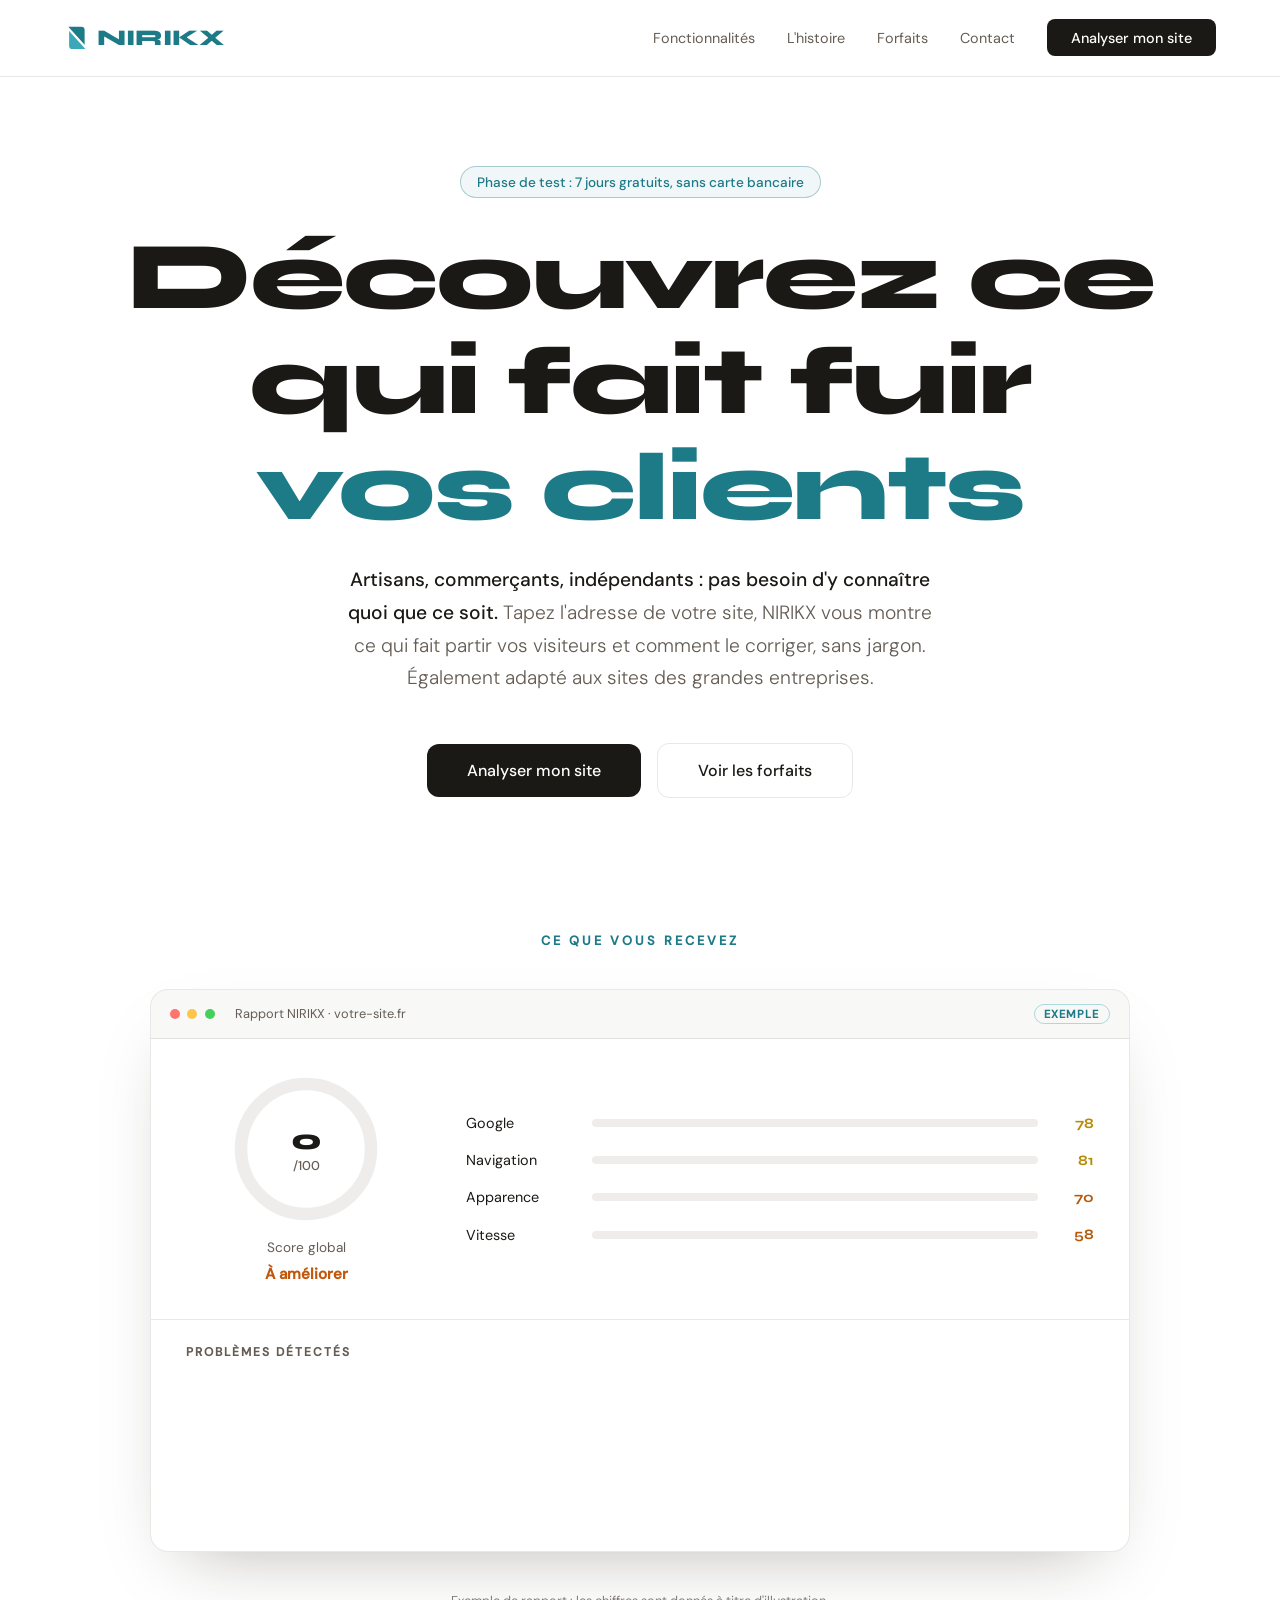
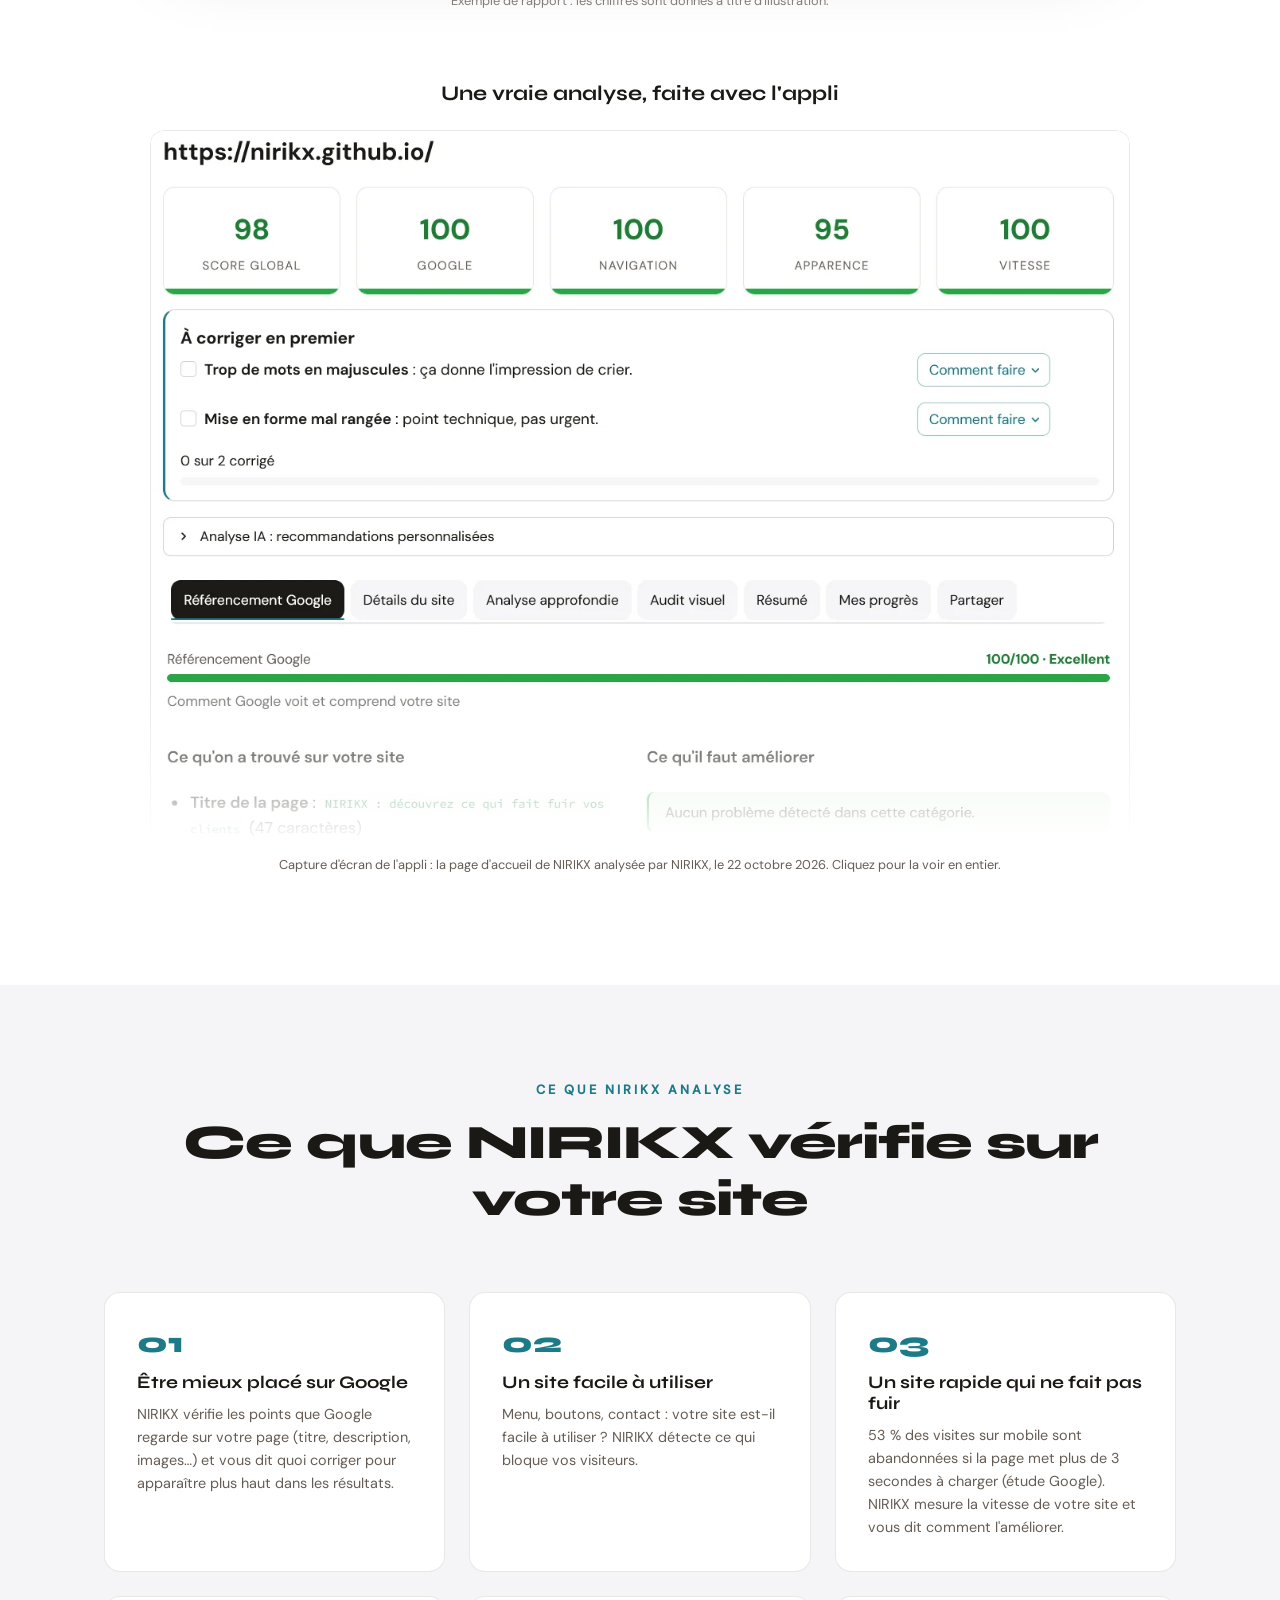
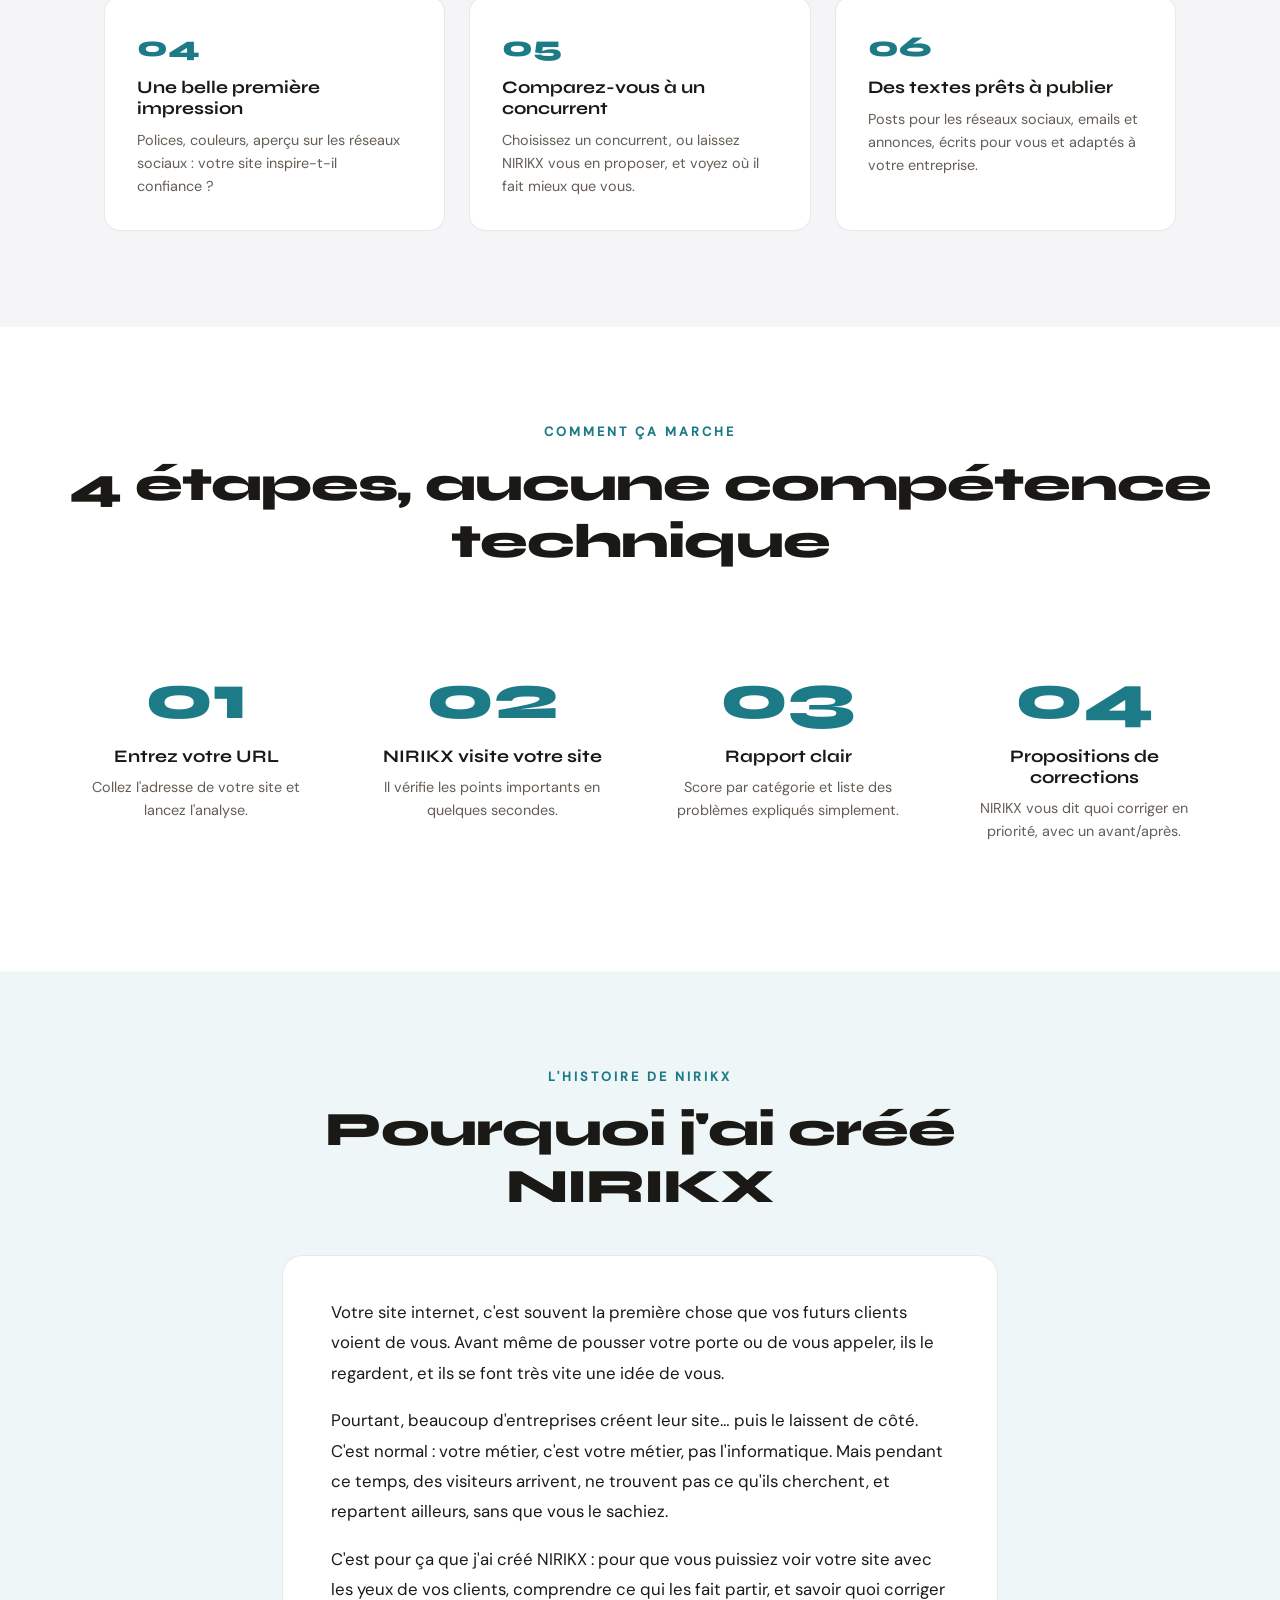
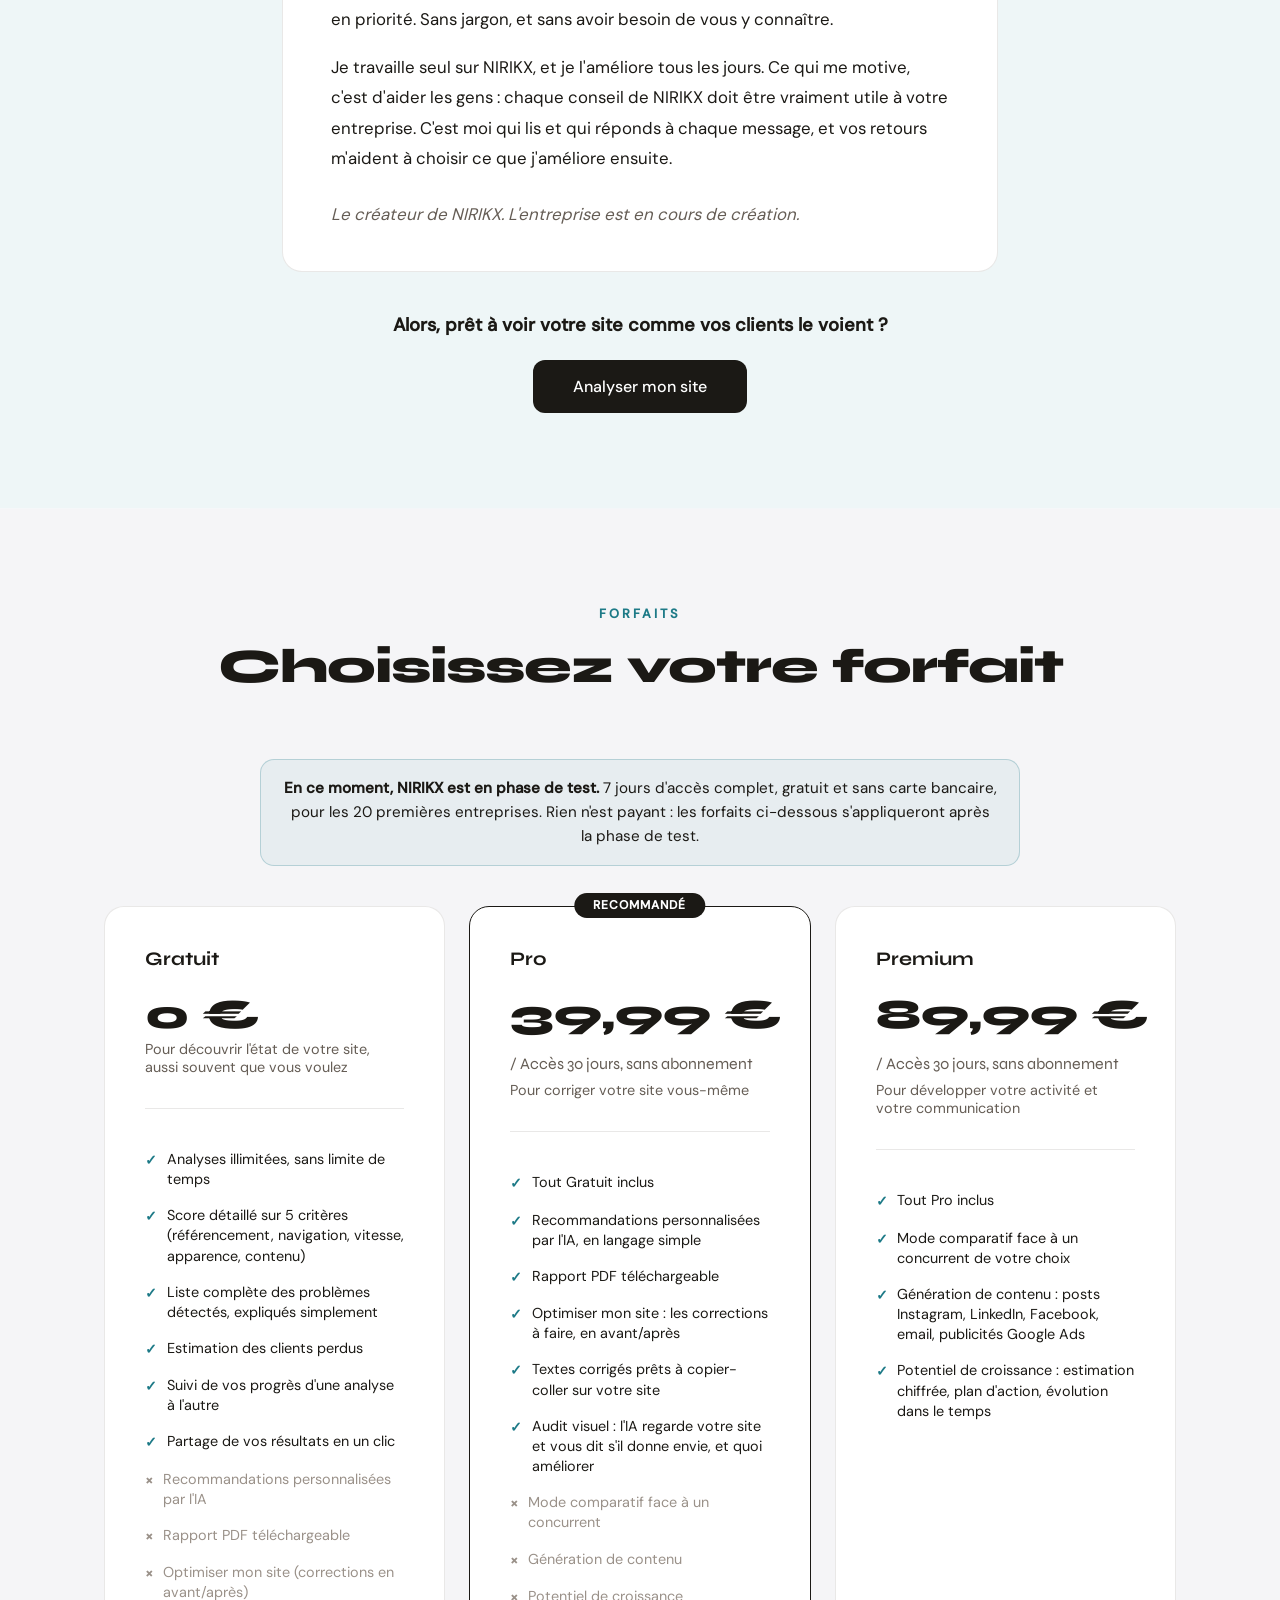
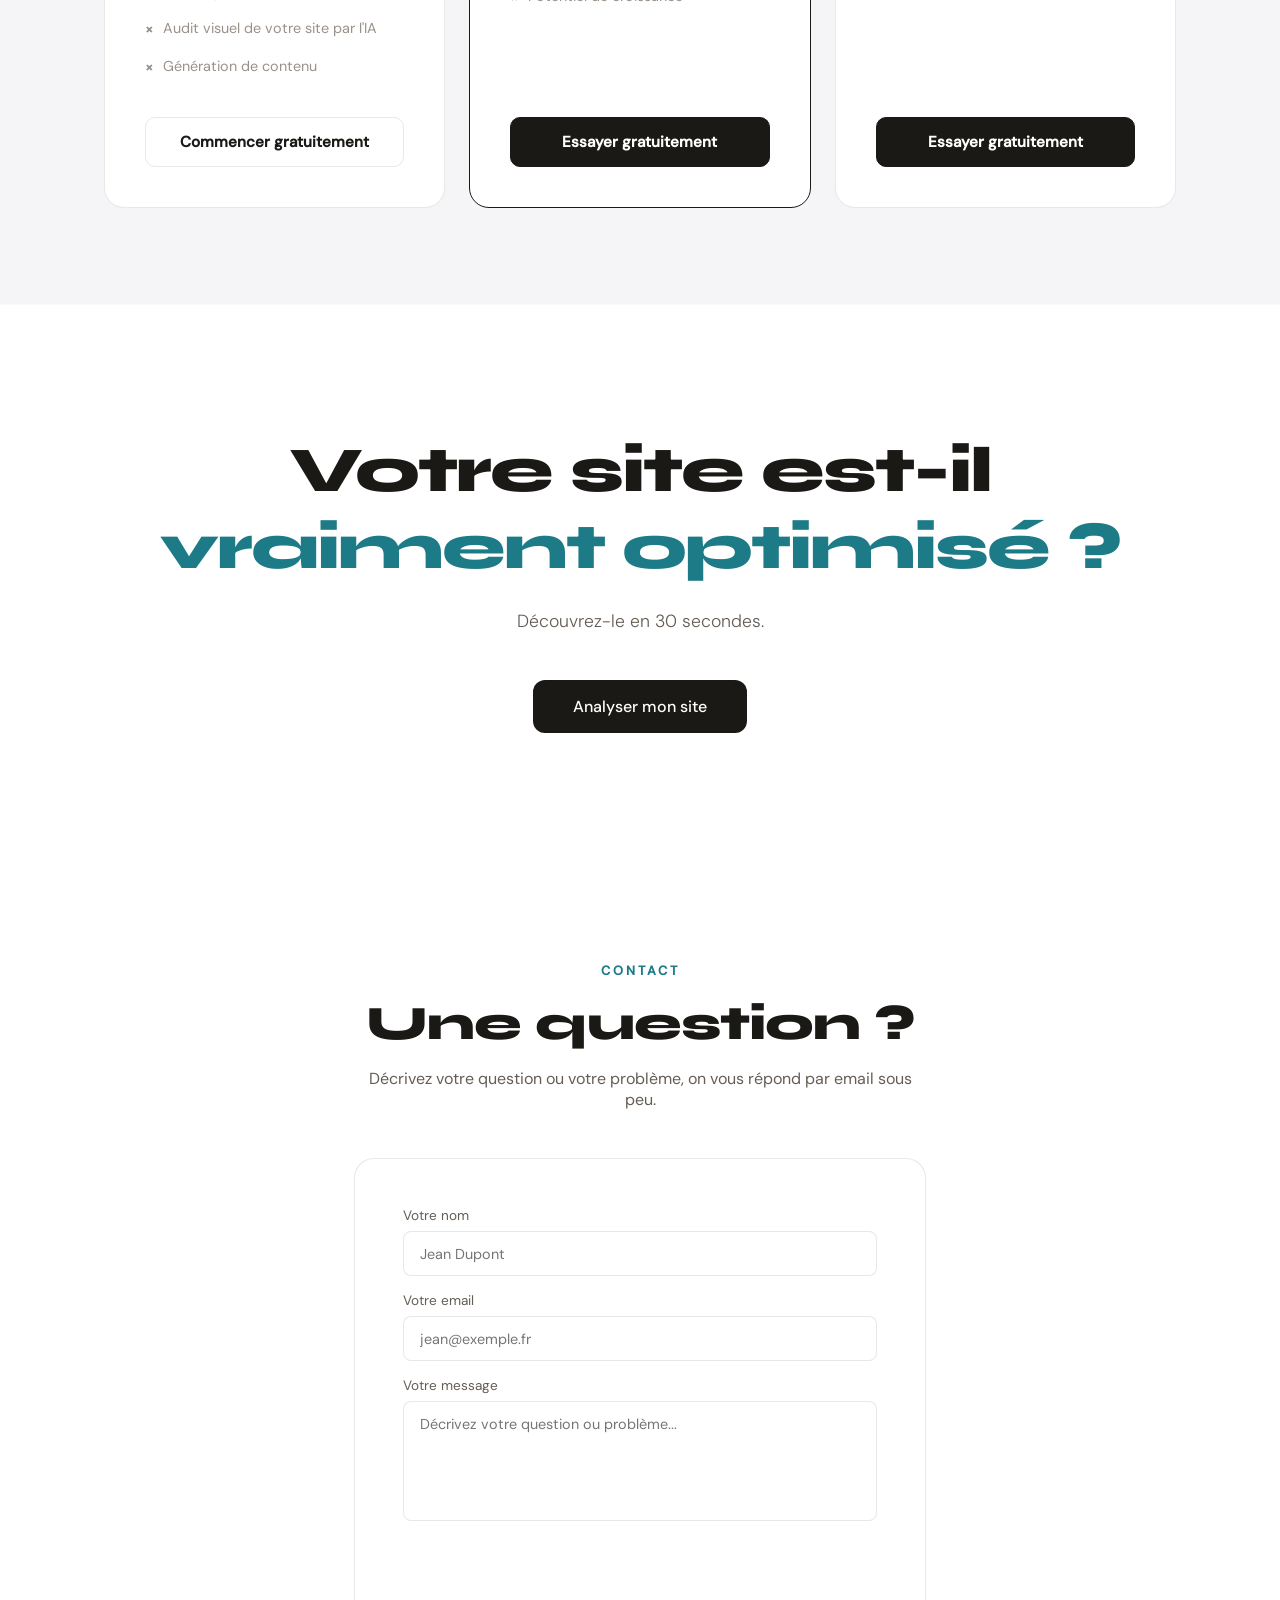
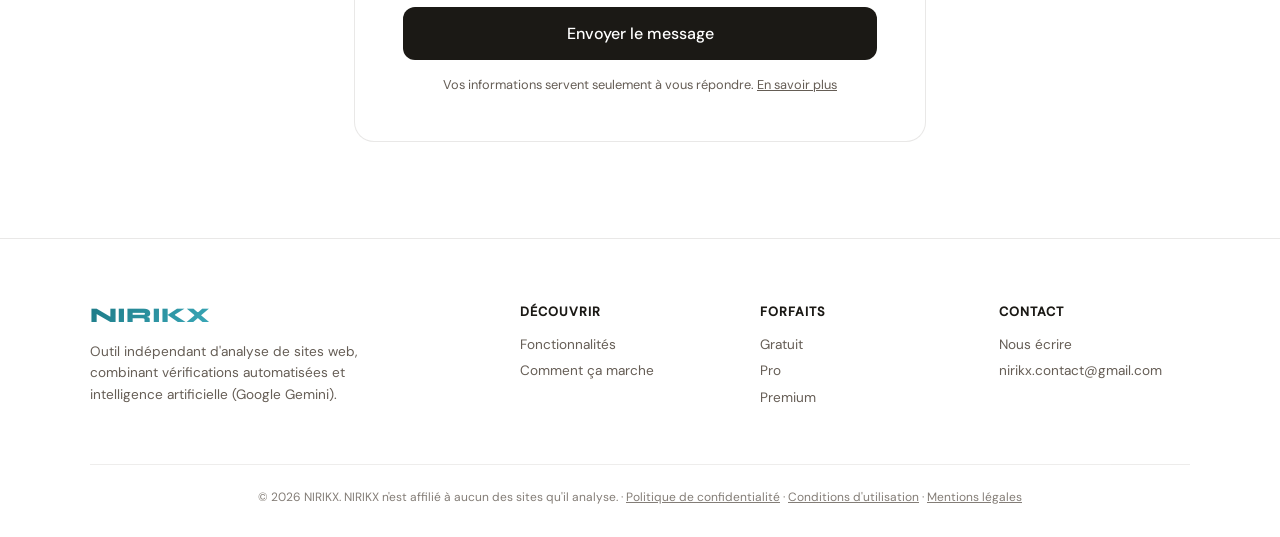
==== index.html @ 688bc842 "Give the story section its own light background It sat between two sections and blended with 'Commen" ====
<!DOCTYPE html>
<html lang="fr">
<head>
<meta charset="UTF-8">
<meta name="viewport" content="width=device-width, initial-scale=1.0">
<title>NIRIKX : découvrez ce qui fait fuir vos clients</title>
<meta name="description" content="NIRIKX analyse votre site et vous dit quoi améliorer pour attirer plus de clients, expliqué simplement.">
<meta property="og:title" content="NIRIKX : découvrez ce qui fait fuir vos clients" />
<meta property="og:description" content="NIRIKX analyse votre site et vous dit quoi améliorer pour attirer plus de clients, expliqué simplement." />
<meta property="og:image" content="https://nirikx.github.io/partage.png" />
<meta property="og:image:width" content="1200" />
<meta property="og:image:height" content="630" />
<meta name="twitter:card" content="summary_large_image" />
<!-- FAVICON : symbole "Bascule" (avant/apres) -->
<link rel="canonical" href="https://nirikx.github.io/">
<link rel="apple-touch-icon" href="apple-touch-icon.png">
<link rel="icon" type="image/svg+xml" href="data:image/svg+xml,%3Csvg%20xmlns='http://www.w3.org/2000/svg'%20viewBox='21.88%2021.88%2056.24%2056.24'%3E%3Cpath%20d='M30%2026%20h30%20a8%208%200%200%201%208%208%20v34%20z'%20fill='%231d7a87'%20transform='translate(0.11%20-2.12)'/%3E%3Cpath%20d='M70%2074%20h-30%20a8%208%200%200%201%20-8%20-8%20v-34%20z'%20fill='%233aa8b8'%20transform='translate(-0.11%202.12)'/%3E%3C/svg%3E">
<style>
  /* Polices hebergees sur le site lui-meme (et non chez Google Fonts). */
  @font-face { font-family:'Syne'; font-style:normal; font-weight:400; font-display:swap; src:url(fonts/syne-latin-400-normal.woff2) format('woff2'); }
  @font-face { font-family:'Syne'; font-style:normal; font-weight:600; font-display:swap; src:url(fonts/syne-latin-600-normal.woff2) format('woff2'); }
  @font-face { font-family:'Syne'; font-style:normal; font-weight:700; font-display:swap; src:url(fonts/syne-latin-700-normal.woff2) format('woff2'); }
  @font-face { font-family:'Syne'; font-style:normal; font-weight:800; font-display:swap; src:url(fonts/syne-latin-800-normal.woff2) format('woff2'); }
  @font-face { font-family:'DM Sans'; font-style:normal; font-weight:300; font-display:swap; src:url(fonts/dm-sans-latin-300-normal.woff2) format('woff2'); }
  @font-face { font-family:'DM Sans'; font-style:normal; font-weight:400; font-display:swap; src:url(fonts/dm-sans-latin-400-normal.woff2) format('woff2'); }
  @font-face { font-family:'DM Sans'; font-style:normal; font-weight:500; font-display:swap; src:url(fonts/dm-sans-latin-500-normal.woff2) format('woff2'); }
  *, *::before, *::after { margin: 0; padding: 0; box-sizing: border-box; }
  :root { --bg:#ffffff; --surface:#ffffff; --border:rgba(40,30,20,0.10); --accent:#1d7a87; --accent2:#3aa8b8; --on-accent:#ffffff; --band:#f5f5f7; --text:#1b1915; --muted:#655d55; }
  html { scroll-behavior: smooth; }
  body { background: var(--bg); color: var(--text); font-family: 'DM Sans', sans-serif; overflow-x: hidden; }

  /* ── INTRO ── */
  #intro-screen { position:fixed; top:0; left:0; width:100%; height:100%; background:#ffffff; display:flex; align-items:center; justify-content:center; z-index:9999; flex-direction:column; gap:1.5rem; }
  #intro-passer { position:absolute; right:1.5rem; bottom:1.5rem; z-index:4; background:transparent; border:1px solid rgba(27,25,21,0.18); border-radius:999px; padding:0.45rem 1.1rem; font-family:'DM Sans', sans-serif; font-size:0.85rem; color:#655d55; cursor:pointer; }
  #intro-passer:hover, #intro-passer:focus-visible { color:#1b1915; border-color:rgba(27,25,21,0.45); }
  .intro-glow { position:absolute; width:400px; height:400px; background:radial-gradient(ellipse,rgba(58,168,184,0.2) 0%,transparent 70%); border-radius:50%; animation:pulse-glow 2s ease-in-out infinite alternate; }
  @keyframes pulse-glow { from{transform:scale(0.9);opacity:0.4} to{transform:scale(1.1);opacity:0.9} }
  @keyframes spin { to{transform:rotate(360deg)} }

  /* ── NAV ── */
  nav { position:fixed; top:0; left:0; right:0; z-index:100; padding:1.2rem 4rem; display:flex; justify-content:space-between; align-items:center; border-bottom:1px solid var(--border); -webkit-backdrop-filter:blur(20px); backdrop-filter:blur(20px); background:rgba(255,255,255,0.85); }
  .nav-logo { font-family:'Syne',sans-serif; font-weight:800; font-size:1.4rem; color:var(--accent); display:flex; align-items:center; gap:0.45rem; }
  .logo-symbole { width:1.15em; height:1.15em; flex-shrink:0; }
  .nav-links { display:flex; gap:2rem; align-items:center; }
  .nav-links a { color:var(--muted); text-decoration:none; font-size:0.9rem; transition:color 0.2s; }
  .nav-links a:hover { color:var(--text); }
  .nav-cta { background:var(--text); color:var(--on-accent) !important; border:none; padding:0.6rem 1.5rem; border-radius:8px; font-weight:500; font-size:0.9rem; cursor:pointer; text-decoration:none; transition:opacity 0.2s,transform 0.2s; }
  .nav-cta:hover { opacity:0.85; transform:translateY(-1px); }
  .nav-menu { display:none; }

  /* ── HERO ── */
  .hero { min-height:100vh; display:flex; flex-direction:column; align-items:center; justify-content:center; text-align:center; padding:8rem 2rem 4rem; position:relative; isolation:isolate; }
  /* PHASE DE TEST (a enlever a la fin du test) */
  .phase-test { display:inline-block; border:1px solid rgba(29,122,135,0.35); background:rgba(29,122,135,0.06); color:var(--accent); border-radius:999px; padding:0.4rem 1rem; font-size:0.85rem; font-weight:500; margin-bottom:1.6rem; animation:fadeUp 0.6s ease both; }
  .phase-test-encart { max-width:760px; margin:0 auto 2.5rem; text-align:center; background:rgba(29,122,135,0.06); border:1px solid rgba(29,122,135,0.25); border-radius:14px; padding:1rem 1.4rem; font-size:0.95rem; line-height:1.6; color:var(--text); }
  .hero-title { font-family:'Syne',sans-serif; font-size:clamp(3rem,8vw,6rem); font-weight:800; line-height:1.1; letter-spacing:-2px; margin-bottom:1.5rem; animation:fadeUp 0.6s 0.1s ease both; }
  .hero-title span { color:var(--accent); }
  .hero-sub strong { font-weight:500; color:var(--text); }
  .hero-sub { font-size:clamp(1rem,2vw,1.2rem); color:var(--muted); max-width:600px; line-height:1.7; margin-bottom:3rem; font-weight:300; animation:fadeUp 0.6s 0.2s ease both; }
  .hero-actions { display:flex; gap:1rem; align-items:center; flex-wrap:wrap; justify-content:center; animation:fadeUp 0.6s 0.3s ease both; }
  .btn-primary { background:var(--text); color:var(--on-accent); border:none; padding:1rem 2.5rem; border-radius:12px; font-family:'DM Sans',sans-serif; font-weight:500; font-size:1rem; cursor:pointer; text-decoration:none; transition:all 0.2s; display:inline-block; }
  .btn-primary:hover { transform:translateY(-2px); filter:brightness(1.08); }
  .hero-actions .btn-primary, .cta-section .btn-primary, .nav-cta { position:relative; overflow:hidden; }
  .btn-secondary { background:transparent; color:var(--text); border:1px solid var(--border); padding:1rem 2.5rem; border-radius:12px; font-family:'DM Sans',sans-serif; font-weight:500; font-size:1rem; cursor:pointer; text-decoration:none; transition:all 0.2s; display:inline-block; }
  .btn-secondary:hover { border-color:var(--accent); color:var(--accent); }

  /* ── RAPPORT 3D ── */
  .showcase { padding:2rem 2rem 7rem; position:relative; }
  .showcase-label { text-align:center; color:var(--accent); font-size:0.8rem; font-weight:600; letter-spacing:3px; text-transform:uppercase; margin-bottom:2.5rem; }
  .showcase-stage { perspective:1400px; max-width:980px; margin:0 auto; }
  .report-3d { position:relative; transform-origin:50% 30%; will-change:transform,opacity; background:#ffffff; border:1px solid var(--border); border-radius:18px; box-shadow:0 30px 70px -35px rgba(40,30,20,0.35); overflow:hidden; text-align:left; }
  /* "armed" = animation prete a jouer (pose par le script) : sans script, le rapport reste simplement visible. */
  .report-3d.armed { opacity:0; transform:translateY(90px) rotateX(38deg) rotateY(-16deg) scale(0.85); }
  .report-3d.armed.play { animation:report-enter 1.4s cubic-bezier(.2,.85,.25,1) forwards; }
  @keyframes report-enter { 0%{opacity:0;transform:translateY(90px) rotateX(38deg) rotateY(-16deg) scale(0.85)} 50%{opacity:1} 100%{opacity:1;transform:translateY(0) rotateX(0) rotateY(0) scale(1)} }
  .report-3d.resetting, .report-3d.resetting * { transition:none !important; animation:none !important; }
  .report-bar { display:flex; align-items:center; gap:0.45rem; padding:0.85rem 1.2rem; border-bottom:1px solid var(--border); background:rgba(40,30,20,0.03); }
  .report-dot { width:10px; height:10px; border-radius:50%; opacity:0.85; }
  .report-dot:nth-child(1) { background:#ff5f57; } .report-dot:nth-child(2) { background:#febc2e; } .report-dot:nth-child(3) { background:#28c840; }
  .report-url { margin-left:0.8rem; color:var(--muted); font-size:0.8rem; white-space:nowrap; overflow:hidden; text-overflow:ellipsis; }
  .report-tag { margin-left:auto; font-size:0.7rem; font-weight:600; letter-spacing:1px; text-transform:uppercase; color:var(--accent); border:1px solid rgba(58,168,184,0.4); border-radius:999px; padding:0.15rem 0.6rem; flex-shrink:0; }
  .report-body { display:grid; grid-template-columns:240px 1fr; gap:2.5rem; padding:2.2rem; align-items:center; }
  .report-main { display:flex; flex-direction:column; align-items:center; gap:0.5rem; }
  .report-ring { position:relative; width:150px; height:150px; margin-bottom:0.4rem; }
  .report-ring svg { width:100%; height:100%; transform:rotate(-90deg); }
  .ring-bg { fill:none; stroke:rgba(40,30,20,0.08); stroke-width:10; }
  .ring-fg { fill:none; stroke:#fd7e14; stroke-width:10; stroke-linecap:round; stroke-dasharray:326.73; stroke-dashoffset:326.73; transition:stroke-dashoffset 1.6s cubic-bezier(.22,1,.36,1); }
  .report-3d.filled .ring-fg, .report-3d:not(.armed) .ring-fg { stroke-dashoffset:91.48; }
  .ring-value { position:absolute; inset:0; display:flex; flex-direction:column; align-items:center; justify-content:center; font-family:'Syne',sans-serif; font-weight:800; font-size:1.8rem; line-height:1; color:var(--text); }
  .ring-value small { font-family:'DM Sans',sans-serif; font-size:0.8rem; color:var(--muted); font-weight:500; margin-top:0.3rem; }
  .report-main-label { color:var(--muted); font-size:0.85rem; }
  .report-main-status { color:#c2570c; font-weight:700; font-size:0.95rem; }
  .report-metrics { display:grid; gap:1.2rem; }
  .metric { display:grid; grid-template-columns:110px 1fr 40px; align-items:center; gap:1rem; font-size:0.9rem; }
  .metric span { color:var(--text); }
  .metric i { display:block; height:8px; border-radius:999px; background:rgba(40,30,20,0.08); overflow:hidden; }
  .metric em { display:block; height:100%; border-radius:999px; background:var(--c); transform:scaleX(0); transform-origin:left; transition:transform 1.4s cubic-bezier(.22,1,.36,1); }
  .report-3d.filled .metric em, .report-3d:not(.armed) .metric em { transform:scaleX(var(--v)); }
  .metric:nth-child(2) em { transition-delay:0.12s; } .metric:nth-child(3) em { transition-delay:0.24s; } .metric:nth-child(4) em { transition-delay:0.36s; }
  .metric b { text-align:right; font-family:'Syne',sans-serif; font-weight:700; color:color-mix(in srgb, var(--c) 72%, black); }
  .report-issues { border-top:1px solid var(--border); padding:1.5rem 2.2rem 2rem; }
  .report-issues-title { font-size:0.75rem; font-weight:600; letter-spacing:2px; text-transform:uppercase; color:var(--muted); margin-bottom:0.9rem; }
  .issue { display:flex; align-items:center; gap:0.8rem; padding:0.7rem 0.9rem; border-radius:10px; background:rgba(40,30,20,0.03); border:1px solid var(--border); font-size:0.9rem; margin-bottom:0.5rem; opacity:0; transform:translateY(8px); transition:opacity 0.5s ease, transform 0.5s ease; }
  .issue.show, .report-3d:not(.armed) .issue { opacity:1; transform:none; }
  .issue-dot { width:8px; height:8px; border-radius:50%; flex-shrink:0; }
  .issue-cat { margin-left:auto; color:var(--muted); font-size:0.75rem; opacity:0; transition:opacity 0.4s ease; }
  .issue.typed .issue-cat, .report-3d:not(.armed) .issue-cat { opacity:1; }
  .showcase-caption { text-align:center; color:var(--muted); font-size:0.8rem; margin-top:2.5rem; opacity:0.8; }
  /* Vraie capture de l'appli, sous l'exemple anime. Le bas s'efface : la page continue dans l'appli. */
  .vraie-analyse { max-width:980px; margin:4.5rem auto 0; text-align:center; }
  .vraie-analyse-titre { font-family:'Syne',sans-serif; font-weight:700; font-size:1.3rem; margin-bottom:1.5rem; }
  .vraie-analyse img { display:block; width:100%; height:auto; border:1px solid var(--border); border-radius:14px; -webkit-mask-image:linear-gradient(to bottom,#000 78%,transparent); mask-image:linear-gradient(to bottom,#000 78%,transparent); }
  .vraie-analyse figcaption { color:var(--muted); font-size:0.8rem; margin-top:0.8rem; }
  /* Capture en grand : fenetre par-dessus la page, fermee par la croix, un appui a cote ou Echap. */
  .zoom-analyse { padding:0; border:none; background:transparent; position:fixed; inset:0; margin:auto; width:fit-content; height:fit-content; max-width:96vw; max-height:92vh; overflow:auto; border-radius:10px; }
  .zoom-analyse::backdrop { background:rgba(20,18,15,0.85); }
  .zoom-analyse img { display:block; width:min(96vw, 1229px); height:auto; }
  .zoom-fermer { position:fixed; top:14px; right:14px; width:44px; height:44px; border-radius:50%; border:none; background:#ffffff; color:var(--text); display:flex; align-items:center; justify-content:center; cursor:pointer; box-shadow:0 2px 10px rgba(0,0,0,0.35); }
  .zoom-fermer svg { width:18px; height:18px; }


  /* ── SECTIONS ── */
  .section { padding:6rem 4rem; max-width:1200px; margin:0 auto; }
  .section-label { text-align:center; color:var(--accent); font-size:0.8rem; font-weight:600; letter-spacing:3px; text-transform:uppercase; margin-bottom:1rem; }
  .section-title { font-family:'Syne',sans-serif; font-size:clamp(2rem,4vw,3rem); font-weight:800; text-align:center; letter-spacing:-1px; margin-bottom:4rem; }
  .features-grid { display:grid; grid-template-columns:repeat(auto-fit,minmax(300px,1fr)); gap:1.5rem; }
  #features, #pricing { background:var(--band); box-shadow:0 0 0 100vmax var(--band); clip-path:inset(0 -100vmax); }
  .feature-card { background:var(--surface); border:1px solid var(--border); border-radius:16px; padding:2rem; }
  .feature-num { font-family:'Syne',sans-serif; font-size:1.8rem; font-weight:800; color:var(--accent); margin-bottom:0.8rem; }
  .feature-title { font-family:'Syne',sans-serif; font-size:1.1rem; font-weight:700; margin-bottom:0.6rem; }
  .feature-desc { color:var(--muted); font-size:0.9rem; line-height:1.6; }

  /* ── HOW — texte forcé visible ── */
  .how { padding:6rem 4rem; background:var(--surface); }
  .how-inner { max-width:1200px; margin:0 auto; }
  .steps { display:grid; grid-template-columns:repeat(auto-fit,minmax(220px,1fr)); gap:2rem; margin-top:4rem; }
  .step { text-align:center; padding:2rem 1rem; }
  .step-number { font-family:'Syne',sans-serif; font-size:4rem; font-weight:800; color:var(--accent); line-height:1; margin-bottom:1rem; }
  .step-title { font-family:'Syne',sans-serif; font-size:1.1rem; font-weight:700; margin-bottom:0.6rem; color:var(--text); }
  .step-desc { color:var(--muted); font-size:0.9rem; line-height:1.6; }

  /* ── PRICING ── */
  .pricing { padding:6rem 4rem; max-width:1200px; margin:0 auto; }
  .pricing-grid { display:grid; grid-template-columns:repeat(auto-fit,minmax(280px,1fr)); gap:1.5rem; margin-top:1rem; }
  .pricing-card { background:var(--surface); border:1px solid var(--border); border-radius:20px; padding:2.5rem; position:relative; display:flex; flex-direction:column; }
  .pricing-card.popular { border-color:var(--text); }
  .popular-badge { position:absolute; top:-14px; left:50%; transform:translateX(-50%); background:var(--text); color:var(--on-accent); padding:0.3rem 1.2rem; border-radius:999px; font-size:0.75rem; font-weight:700; letter-spacing:1px; text-transform:uppercase; white-space:nowrap; }
  .plan-name { font-family:'Syne',sans-serif; font-size:1.2rem; font-weight:700; margin-bottom:0.5rem; }
  .plan-price { font-family:'Syne',sans-serif; font-size:2.6rem; font-weight:800; line-height:1; margin:1rem 0 0.3rem; display:block; min-width:100%; }
  .plan-price span { font-size:1rem; font-weight:400; color:var(--muted); }
  .plan-desc { color:var(--muted); font-size:0.9rem; margin-bottom:2rem; padding-bottom:2rem; border-bottom:1px solid var(--border); }
  .plan-features { list-style:none; margin-bottom:2rem; }
  .plan-features li { padding:0.5rem 0; font-size:0.9rem; display:flex; align-items:flex-start; gap:0.6rem; line-height:1.4; }
  .plan-features li.included { color:var(--text); }
  .plan-features li.excluded { color:#9a9189; }
  .plan-features li::before { content:'✓'; color:var(--accent); font-weight:700; flex-shrink:0; margin-top:1px; }
  .plan-features li.excluded::before { content:'×'; color:#9a9189; }
  .plan-btn { display:block; margin-top:auto; text-align:center; padding:0.9rem; border-radius:10px; font-weight:600; font-size:0.95rem; text-decoration:none; transition:all 0.2s; }
  .plan-btn-free { background:transparent; border:1px solid var(--border); color:var(--text); }
  .plan-btn-free:hover { border-color:var(--accent); color:var(--accent); }
  .plan-btn-paid { background:var(--text); color:var(--on-accent); border:1px solid var(--text); }
  .plan-btn-paid:hover { opacity:0.9; transform:translateY(-1px); }

  /* ── CONTACT ── */
  .pourquoi { padding:6rem 2rem; max-width:780px; margin:0 auto; }
  /* Fond bleu-vert tres clair sur toute la largeur : la partie se distingue de « Comment ça marche » (blanc) et des forfaits (gris). */
  #pourquoi { background:#eef6f7; box-shadow:0 0 0 100vmax #eef6f7; clip-path:inset(0 -100vmax); }
  .pourquoi .section-title { margin-bottom:2.5rem; }
  .pourquoi-carte { background:var(--surface); border:1px solid var(--border); border-radius:20px; padding:2.6rem 3rem; }
  .pourquoi-carte p { font-size:1.05rem; line-height:1.8; margin-bottom:1.1rem; }
  .pourquoi-signature { color:var(--muted); font-size:0.9rem; font-style:italic; margin:1.6rem 0 0 !important; }
  .pourquoi-question { text-align:center; font-weight:600; font-size:1.15rem; margin:2.6rem 0 1.4rem; }
  .pourquoi-action { text-align:center; }
  .contact-section { padding:6rem 4rem; max-width:700px; margin:0 auto; text-align:center; }
  .contact-form { background:var(--surface); border:1px solid var(--border); border-radius:20px; padding:3rem; text-align:left; margin-top:3rem; }
  .contact-form input, .contact-form textarea { width:100%; background:#ffffff; border:1px solid var(--border); border-radius:8px; padding:0.8rem 1rem; color:var(--text); font-family:'DM Sans',sans-serif; font-size:0.9rem; margin-bottom:1rem; outline:none; transition:border-color 0.2s; }
  .contact-form input:focus, .contact-form textarea:focus { border-color:var(--accent); }
  .contact-form textarea { height:120px; resize:none; }
  .contact-form label { display:block; color:var(--muted); font-size:0.85rem; margin-bottom:0.4rem; }

  /* ── CTA ── */
  .cta-section { padding:8rem 4rem; text-align:center; position:relative; }
  .cta-title { font-family:'Syne',sans-serif; font-size:clamp(2rem,5vw,4rem); font-weight:800; letter-spacing:-2px; margin-bottom:1.5rem; }
  .cta-sub { color:var(--muted); font-size:1.1rem; margin-bottom:3rem; font-weight:300; }

  /* ── FOOTER ── */
  footer { padding:4rem 4rem 2rem; border-top:1px solid var(--border); }
  .footer-cols { max-width:1100px; margin:0 auto; display:grid; grid-template-columns:2fr 1fr 1fr 1fr; gap:3rem; }
  .footer-logo { font-family:'Syne',sans-serif; font-weight:800; font-size:1.3rem; background:linear-gradient(135deg,var(--accent),var(--accent2)); -webkit-background-clip:text; -webkit-text-fill-color:transparent; background-clip:text; display:inline-block; margin-bottom:0.8rem; }
  .footer-desc { color:var(--muted); font-size:0.85rem; line-height:1.6; max-width:320px; }
  .footer-col-title { color:var(--text); font-size:0.8rem; font-weight:600; text-transform:uppercase; letter-spacing:1px; margin-bottom:1rem; }
  .footer-col a { display:block; color:var(--muted); text-decoration:none; font-size:0.85rem; margin-bottom:0.6rem; transition:color 0.2s; overflow-wrap:anywhere; }
  .footer-col a:hover { color:var(--text); }
  .footer-bottom { max-width:1100px; margin:3rem auto 0; padding-top:1.5rem; border-top:1px solid var(--border); text-align:center; color:var(--muted); font-size:0.75rem; opacity:0.8; }

  @keyframes fadeUp { from{opacity:0;transform:translateY(20px)} to{opacity:1;transform:translateY(0)} }
  .ni-wrap { position:relative; display:inline-block; }
  .ni-outline { color:transparent; -webkit-text-stroke:1.5px #1b1915; opacity:0; transition:opacity 0.18s ease; }
  .ni-fill { background:linear-gradient(160deg,#1d7a87 0%,#2a8f9d 45%,#3aa8b8 100%); -webkit-background-clip:text; -webkit-text-fill-color:transparent; background-clip:text; opacity:0; transition:opacity 0.3s ease; }
  .ni-outline.show { opacity:1; }
  .ni-fill.show { opacity:1; }

  @media (prefers-reduced-motion: reduce) {
    .report-3d { transform:none; opacity:1; }
    .report-3d, .report-3d * { transition:none !important; animation:none !important; }
  }

  @media(max-width:768px) {
    nav { padding:1rem 1.5rem; }
    /* Telephone : les liens passent dans un menu qui s'ouvre avec le bouton ☰. */
    .nav-menu { display:flex; align-items:center; justify-content:center; width:44px; height:44px; margin-right:-10px; border:none; background:transparent; color:var(--text); cursor:pointer; }
    .nav-menu svg { width:24px; height:24px; fill:none; stroke:currentColor; stroke-width:2; stroke-linecap:round; overflow:visible; }
    .nav-menu path { transition:transform 0.2s ease, opacity 0.2s ease; transform-box:fill-box; transform-origin:center; }
    nav.menu-ouvert .trait-haut { transform:translateY(5px) rotate(45deg); }
    nav.menu-ouvert .trait-milieu { opacity:0; }
    nav.menu-ouvert .trait-bas { transform:translateY(-5px) rotate(-45deg); }
    .nav-links { display:none; position:absolute; top:100%; left:0; right:0; flex-direction:column; align-items:stretch; gap:0; padding:0.4rem 1.5rem 1.3rem; background:#ffffff; border-bottom:1px solid var(--border); box-shadow:0 14px 28px rgba(20,18,15,0.08); }
    nav.menu-ouvert .nav-links { display:flex; }
    .nav-links a { padding:0.95rem 0; font-size:1rem; color:var(--text); border-bottom:1px solid var(--border); }
    .nav-links a.nav-cta { margin-top:1rem; padding:0.85rem 1rem; text-align:center; border-bottom:none; }
    .hero-title { font-size:clamp(2rem,9vw,3rem); letter-spacing:-1px; }
    .section,.pricing,.contact-section { padding:4rem 1.5rem; }
    .pourquoi { padding:4rem 1.5rem; }
    .pourquoi-carte { padding:1.8rem 1.4rem; }
    .how { padding:4rem 1.5rem; }
    .cta-section { padding:4rem 1.5rem; }
    .showcase { padding:1rem 1rem 4rem; }
    .report-body { grid-template-columns:1fr; gap:1.8rem; padding:1.5rem; }
    .metric { grid-template-columns:90px 1fr 32px; gap:0.7rem; font-size:0.85rem; }
    .report-issues { padding:1.2rem 1.5rem 1.5rem; }
    .issue-cat { display:none; }
    .report-url { font-size:0.7rem; }
    footer { padding:3rem 1.5rem 1.5rem; }
    .footer-cols { grid-template-columns:1fr 1fr; gap:2rem; }
    .footer-brand, .footer-contact { grid-column:1 / -1; }
  }
</style>
</head>
<body>

 <!-- INTRO — le X se dessine puis se remplit de violet, les autres lettres apparaissent, puis explosion de particules -->
<div id="intro-screen">
  <div class="intro-glow"></div>
  <button id="intro-passer" type="button">Passer</button>
  <canvas id="particle-canvas" style="position:absolute;top:0;left:0;width:100%;height:100%;pointer-events:none;z-index:2;display:none"></canvas>
  <div id="sitra-wrap" style="position:relative;z-index:3;display:flex;align-items:center;justify-content:center;width:100%;">
    <div id="nirikx-title" style="display:flex;align-items:baseline;justify-content:center;font-family:'Arial Black',Impact,sans-serif;font-size:clamp(5rem,14vw,8.5rem);font-weight:900;line-height:1;letter-spacing:0.04em;filter:none;">
      <span id="nirik-letters" style="display:inline-flex;align-items:baseline;overflow:hidden;max-width:0;white-space:nowrap;transition:max-width 0.4s cubic-bezier(0.4,0,0.2,1);"><svg class="ni-glyph" viewBox="0 0 752 702" style="height:0.72em;width:auto;overflow:visible;"><defs><linearGradient id="ni-grad" x1="0%" y1="0%" x2="100%" y2="100%"><stop offset="0%" stop-color="#1d7a87"/><stop offset="45%" stop-color="#2a8f9d"/><stop offset="100%" stop-color="#3aa8b8"/></linearGradient></defs><g transform="scale(1,-1) translate(0,-702)"><path pathLength="1" d="M690 0H519L233 433V0H62V702H233L519 267V702H690Z" fill="url(#ni-grad)" fill-opacity="0" stroke="#1d7a87" stroke-width="14" stroke-linejoin="round" stroke-dasharray="1" stroke-dashoffset="1"/></g></svg><svg class="ni-glyph" viewBox="0 0 295 702" style="height:0.72em;width:auto;overflow:visible;"><g transform="scale(1,-1) translate(0,-702)"><path pathLength="1" d="M233 702V0H62V702Z" fill="url(#ni-grad)" fill-opacity="0" stroke="#1d7a87" stroke-width="14" stroke-linejoin="round" stroke-dasharray="1" stroke-dashoffset="1"/></g></svg><svg class="ni-glyph" viewBox="0 0 652 702" style="height:0.72em;width:auto;overflow:visible;"><g transform="scale(1,-1) translate(0,-702)"><path pathLength="1" d="M420 0 274 265H233V0H62V702H349Q432 702 490.5 673.0Q549 644 578.0 593.5Q607 543 607 481Q607 411 567.5 356.0Q528 301 451 278L613 0ZM233 386H339Q386 386 409.5 409.0Q433 432 433 474Q433 514 409.5 537.0Q386 560 339 560H233Z" fill="url(#ni-grad)" fill-opacity="0" stroke="#1d7a87" stroke-width="14" stroke-linejoin="round" stroke-dasharray="1" stroke-dashoffset="1"/></g></svg><svg class="ni-glyph" viewBox="0 0 295 702" style="height:0.72em;width:auto;overflow:visible;"><g transform="scale(1,-1) translate(0,-702)"><path pathLength="1" d="M233 702V0H62V702Z" fill="url(#ni-grad)" fill-opacity="0" stroke="#1d7a87" stroke-width="14" stroke-linejoin="round" stroke-dasharray="1" stroke-dashoffset="1"/></g></svg><svg class="ni-glyph" viewBox="0 0 697 702" style="height:0.72em;width:auto;overflow:visible;"><g transform="scale(1,-1) translate(0,-702)"><path pathLength="1" d="M469 0 233 310V0H62V702H233V394L467 702H668L396 358L678 0Z" fill="url(#ni-grad)" fill-opacity="0" stroke="#1d7a87" stroke-width="14" stroke-linejoin="round" stroke-dasharray="1" stroke-dashoffset="1"/></g></svg></span><span id="x-wrap" style="display:inline-block;"><svg id="x-svg" class="ni-glyph" viewBox="0 0 715 702" style="height:0.72em;width:auto;overflow:visible;transform:scale(3.4);transform-origin:50% 50%;"><g transform="scale(1,-1) translate(0,-702)"><path id="x-path" pathLength="1" d="M492 0 349 215 223 0H29L254 357L24 702H223L364 490L488 702H682L459 348L691 0Z" fill="url(#ni-grad)" fill-opacity="0" stroke="#1d7a87" stroke-width="14" stroke-linejoin="round" stroke-dasharray="1" stroke-dashoffset="1"/></g></svg></span>
    </div>
  </div>
</div>

<nav>
  <div class="nav-logo"><svg class="logo-symbole" viewBox="20 20 60 60" aria-hidden="true"><path d="M30 26 h30 a8 8 0 0 1 8 8 v34 z" fill="#1d7a87" transform="translate(0.11 -2.12)"/><path d="M70 74 h-30 a8 8 0 0 1 -8 -8 v-34 z" fill="#3aa8b8" transform="translate(-0.11 2.12)"/></svg>NIRIKX</div>
  <button type="button" class="nav-menu" id="nav-menu" aria-label="Ouvrir le menu" aria-expanded="false" aria-controls="nav-links"><svg viewBox="0 0 24 24" aria-hidden="true"><path class="trait-haut" d="M4 7h16"/><path class="trait-milieu" d="M4 12h16"/><path class="trait-bas" d="M4 17h16"/></svg></button>
  <div class="nav-links" id="nav-links">
    <a href="#features">Fonctionnalités</a>
    <a href="#pourquoi">L'histoire</a>
    <a href="#pricing">Forfaits</a>
    <a href="#contact">Contact</a>
    <a href="#pricing" class="nav-cta">Analyser mon site</a>
  </div>
</nav>

<section class="hero" id="top">
  <!-- PHASE DE TEST : a enlever a la fin du test -->
  <div class="phase-test">Phase de test : 7 jours gratuits, sans carte bancaire</div>
  <h1 class="hero-title">Découvrez ce qui fait fuir<br><span>vos clients</span></h1>
  <p class="hero-sub"><strong>Artisans, commerçants, indépendants : pas besoin d'y connaître quoi que ce soit.</strong> Tapez l'adresse de votre site, NIRIKX vous montre ce qui fait partir vos visiteurs et comment le corriger, sans jargon. Également adapté aux sites des grandes entreprises.</p>
  <div class="hero-actions">
    <a href="#pricing" class="btn-primary">Analyser mon site</a>
    <a href="#pricing" class="btn-secondary">Voir les forfaits</a>
  </div>
</section>

<section class="showcase" aria-label="Exemple de rapport NIRIKX">
  <div class="showcase-label">Ce que vous recevez</div>
  <div class="showcase-stage">
    <div class="report-3d" id="report-3d">
      <div class="report-bar">
        <span class="report-dot"></span><span class="report-dot"></span><span class="report-dot"></span>
        <span class="report-url">Rapport NIRIKX · votre-site.fr</span>
        <span class="report-tag">Exemple</span>
      </div>
      <div class="report-body">
        <div class="report-main">
          <div class="report-ring">
            <svg viewBox="0 0 120 120" aria-hidden="true"><circle class="ring-bg" cx="60" cy="60" r="52"/><circle class="ring-fg" cx="60" cy="60" r="52"/></svg>
            <div class="ring-value"><span class="report-count" data-to="72">72</span><small>/100</small></div>
          </div>
          <div class="report-main-label">Score global</div>
          <div class="report-main-status">À améliorer</div>
        </div>
        <div class="report-metrics">
          <div class="metric" style="--v:0.78;--c:#ffc107"><span>Google</span><i><em></em></i><b>78</b></div>
          <div class="metric" style="--v:0.81;--c:#ffc107"><span>Navigation</span><i><em></em></i><b>81</b></div>
          <div class="metric" style="--v:0.70;--c:#fd7e14"><span>Apparence</span><i><em></em></i><b>70</b></div>
          <div class="metric" style="--v:0.58;--c:#fd7e14"><span>Vitesse</span><i><em></em></i><b>58</b></div>
        </div>
      </div>
      <div class="report-issues">
        <div class="report-issues-title">Problèmes détectés</div>
        <div class="issue"><span class="issue-dot" style="background:#dc3545"></span><span class="issue-text">Site trop lent (4,2 secondes)</span><span class="issue-cat">Vitesse</span></div>
        <div class="issue"><span class="issue-dot" style="background:#fd7e14"></span><span class="issue-text">Description Google manquante</span><span class="issue-cat">Google</span></div>
        <div class="issue"><span class="issue-dot" style="background:#ffc107"></span><span class="issue-text">3 photos sans description</span><span class="issue-cat">Apparence</span></div>
      </div>
    </div>
  </div>
  <p class="showcase-caption">Exemple de rapport : les chiffres sont donnés à titre d'illustration.</p>
  <figure class="vraie-analyse">
    <h3 class="vraie-analyse-titre">Une vraie analyse, faite avec l'appli</h3>
    <a href="vraie-analyse-complete.webp" id="ouvrir-zoom" title="Voir toute l'analyse en grand"><img src="vraie-analyse.webp?v=2" width="1229" height="893" loading="lazy" alt="Capture d'écran de l'appli NIRIKX : analyse de nirikx.github.io, score global de 98 sur 100, les points à corriger en premier et l'onglet Référencement Google."></a>
    <figcaption>Capture d'écran de l'appli : la page d'accueil de NIRIKX analysée par NIRIKX, le 22 octobre 2026. Cliquez pour la voir en entier.</figcaption>
  </figure>
  <dialog class="zoom-analyse" id="zoom-analyse" aria-label="Capture d'écran en grand">
    <button type="button" class="zoom-fermer" id="fermer-zoom" aria-label="Fermer"><svg viewBox="0 0 24 24" aria-hidden="true"><path d="M5 5 L19 19 M19 5 L5 19" stroke="currentColor" stroke-width="2.5" stroke-linecap="round"/></svg></button>
    <img src="vraie-analyse-complete.webp" width="1229" height="1176" alt="Capture d'écran de l'appli NIRIKX en entier : analyse de nirikx.github.io, avec les scores, les points à corriger en premier et le détail du référencement Google.">
  </dialog>
</section>


<section class="section" id="features">
  <div class="section-label">Ce que NIRIKX analyse</div>
  <h2 class="section-title">Ce que NIRIKX vérifie sur votre site</h2>
  <div class="features-grid">
    <div class="feature-card"><div class="feature-num">01</div><div class="feature-title">Être mieux placé sur Google</div><div class="feature-desc">NIRIKX vérifie les points que Google regarde sur votre page (titre, description, images…) et vous dit quoi corriger pour apparaître plus haut dans les résultats.</div></div>
    <div class="feature-card"><div class="feature-num">02</div><div class="feature-title">Un site facile à utiliser</div><div class="feature-desc">Menu, boutons, contact : votre site est-il facile à utiliser&nbsp;? NIRIKX détecte ce qui bloque vos visiteurs.</div></div>
    <div class="feature-card"><div class="feature-num">03</div><div class="feature-title">Un site rapide qui ne fait pas fuir</div><div class="feature-desc">53&nbsp;% des visites sur mobile sont abandonnées si la page met plus de 3 secondes à charger (étude Google). NIRIKX mesure la vitesse de votre site et vous dit comment l'améliorer.</div></div>
    <div class="feature-card"><div class="feature-num">04</div><div class="feature-title">Une belle première impression</div><div class="feature-desc">Polices, couleurs, aperçu sur les réseaux sociaux : votre site inspire-t-il confiance&nbsp;?</div></div>
    <div class="feature-card"><div class="feature-num">05</div><div class="feature-title">Comparez-vous à un concurrent</div><div class="feature-desc">Choisissez un concurrent, ou laissez NIRIKX vous en proposer, et voyez où il fait mieux que vous.</div></div>
    <div class="feature-card"><div class="feature-num">06</div><div class="feature-title">Des textes prêts à publier</div><div class="feature-desc">Posts pour les réseaux sociaux, emails et annonces, écrits pour vous et adaptés à votre entreprise.</div></div>
  </div>
</section>

<section class="how" id="how">
  <div class="how-inner">
    <div class="section-label">Comment ça marche</div>
    <h2 class="section-title">4 étapes, aucune compétence technique</h2>
    <div class="steps">
      <div class="step"><div class="step-number">01</div><div class="step-title">Entrez votre URL</div><div class="step-desc">Collez l'adresse de votre site et lancez l'analyse.</div></div>
      <div class="step"><div class="step-number">02</div><div class="step-title">NIRIKX visite votre site</div><div class="step-desc">Il vérifie les points importants en quelques secondes.</div></div>
      <div class="step"><div class="step-number">03</div><div class="step-title">Rapport clair</div><div class="step-desc">Score par catégorie et liste des problèmes expliqués simplement.</div></div>
      <div class="step"><div class="step-number">04</div><div class="step-title">Propositions de corrections</div><div class="step-desc">NIRIKX vous dit quoi corriger en priorité, avec un avant/après.</div></div>
    </div>
  </div>
</section>

<section class="pourquoi" id="pourquoi">
  <div class="section-label">L'histoire de NIRIKX</div>
  <h2 class="section-title">Pourquoi j'ai créé NIRIKX</h2>
  <div class="pourquoi-carte">
    <p>Votre site internet, c'est souvent la première chose que vos futurs clients voient de vous. Avant même de pousser votre porte ou de vous appeler, ils le regardent, et ils se font très vite une idée de vous.</p>
    <p>Pourtant, beaucoup d'entreprises créent leur site… puis le laissent de côté. C'est normal : votre métier, c'est votre métier, pas l'informatique. Mais pendant ce temps, des visiteurs arrivent, ne trouvent pas ce qu'ils cherchent, et repartent ailleurs, sans que vous le sachiez.</p>
    <p>C'est pour ça que j'ai créé NIRIKX : pour que vous puissiez voir votre site avec les yeux de vos clients, comprendre ce qui les fait partir, et savoir quoi corriger en priorité. Sans jargon, et sans avoir besoin de vous y connaître.</p>
    <p>Je travaille seul sur NIRIKX, et je l'améliore tous les jours. Ce qui me motive, c'est d'aider les gens : chaque conseil de NIRIKX doit être vraiment utile à votre entreprise. C'est moi qui lis et qui réponds à chaque message, et vos retours m'aident à choisir ce que j'améliore ensuite.</p>
    <p class="pourquoi-signature">Le créateur de NIRIKX. L'entreprise est en cours de création.</p>
  </div>
  <p class="pourquoi-question">Alors, prêt à voir votre site comme vos clients le voient&nbsp;?</p>
  <div class="pourquoi-action"><a href="#pricing" class="btn-primary">Analyser mon site</a></div>
</section>

<section class="pricing" id="pricing">
  <div class="section-label">Forfaits</div>
  <h2 class="section-title">Choisissez votre forfait</h2>
  <!-- PHASE DE TEST : a enlever a la fin du test -->
  <p class="phase-test-encart"><strong>En ce moment, NIRIKX est en phase de test.</strong> 7 jours d'accès complet, gratuit et sans carte bancaire, pour les 20 premières entreprises. Rien n'est payant : les forfaits ci-dessous s'appliqueront après la phase de test.</p>
<div class="pricing-grid">
    <div class="pricing-card">
      <div class="plan-name">Gratuit</div>
      <div class="plan-price">0&nbsp;€</div>
      <div class="plan-desc">Pour découvrir l'état de votre site, aussi souvent que vous voulez</div>
      <ul class="plan-features">
        <li class="included">Analyses illimitées, sans limite de temps</li>
        <li class="included">Score détaillé sur 5 critères (référencement, navigation, vitesse, apparence, contenu)</li>
        <li class="included">Liste complète des problèmes détectés, expliqués simplement</li>
        <li class="included">Estimation des clients perdus</li>
        <li class="included">Suivi de vos progrès d'une analyse à l'autre</li>
        <li class="included">Partage de vos résultats en un clic</li>
        <li class="excluded">Recommandations personnalisées par l'IA</li>
        <li class="excluded">Rapport PDF téléchargeable</li>
        <li class="excluded">Optimiser mon site (corrections en avant/après)</li>
        <li class="excluded">Audit visuel de votre site par l'IA</li>
        <li class="excluded">Génération de contenu</li>
      </ul>
      <a href="https://nirikx.streamlit.app" class="plan-btn plan-btn-free" target="_blank" rel="noopener">Commencer gratuitement</a>
    </div>
    <div class="pricing-card popular">
      <div class="popular-badge">Recommandé</div>
      <div class="plan-name">Pro</div>
      <div class="plan-price">39,99&nbsp;€ <span>/ Accès 30 jours, sans abonnement</span></div>
      <div class="plan-desc">Pour corriger votre site vous-même</div>
      <ul class="plan-features">
        <li class="included">Tout Gratuit inclus</li>
        <li class="included">Recommandations personnalisées par l'IA, en langage simple</li>
        <li class="included">Rapport PDF téléchargeable</li>
        <li class="included">Optimiser mon site : les corrections à faire, en avant/après</li>
        <li class="included">Textes corrigés prêts à copier-coller sur votre site</li>
        <li class="included">Audit visuel : l'IA regarde votre site et vous dit s'il donne envie, et quoi améliorer</li>
        <li class="excluded">Mode comparatif face à un concurrent</li>
        <li class="excluded">Génération de contenu</li>
        <li class="excluded">Potentiel de croissance</li>
      </ul>
      <a href="https://nirikx.streamlit.app/?plan=pro" class="plan-btn plan-btn-paid" target="_blank" rel="noopener">Essayer gratuitement</a><!-- PHASE DE TEST : remettre « Choisir Pro » -->
    </div>
    <div class="pricing-card">
      <div class="plan-name">Premium</div>
      <div class="plan-price">89,99&nbsp;€ <span>/ Accès 30 jours, sans abonnement</span></div>
      <div class="plan-desc">Pour développer votre activité et votre communication</div>
      <ul class="plan-features">
        <li class="included">Tout Pro inclus</li>
        <li class="included">Mode comparatif face à un concurrent de votre choix</li>
        <li class="included">Génération de contenu : posts Instagram, LinkedIn, Facebook, email, publicités Google Ads</li>
        <li class="included">Potentiel de croissance : estimation chiffrée, plan d'action, évolution dans le temps</li>
      </ul>
      <a href="https://nirikx.streamlit.app/?plan=premium" class="plan-btn plan-btn-paid" target="_blank" rel="noopener">Essayer gratuitement</a><!-- PHASE DE TEST : remettre « Choisir Premium » -->
    </div>
  </div>
</section>

<section class="cta-section">
  <h2 class="cta-title">Votre site est-il<br><span style="color:var(--accent)">vraiment optimisé&nbsp;?</span></h2>
  <p class="cta-sub">Découvrez-le en 30 secondes.</p>
  <a href="#pricing" class="btn-primary">Analyser mon site</a>
</section>

<section class="contact-section" id="contact">
  <div class="section-label">Contact</div>
  <h2 class="section-title" style="margin-bottom:0">Une question&nbsp;?</h2>
  <p style="color:var(--muted);margin-top:1rem;margin-bottom:0">Décrivez votre question ou votre problème, on vous répond par email sous peu.</p>
  <div class="contact-form">
    <div><label>Votre nom</label><input type="text" id="c-nom" placeholder="Jean Dupont"></div>
    <div><label>Votre email</label><input type="email" id="c-email" placeholder="jean@exemple.fr"></div>
    <div><label>Votre message</label><textarea id="c-msg" placeholder="Décrivez votre question ou problème..."></textarea></div>
    <!-- Piege a robots : case invisible pour les visiteurs, que seuls les robots remplissent. -->
    <div style="position:absolute;left:-9999px;width:1px;height:1px;overflow:hidden" aria-hidden="true"><label for="c-zq">Laisser vide</label><input type="text" id="c-zq" name="zq" tabindex="-1" autocomplete="off"></div>
    <!-- Verification « Je ne suis pas un robot » (Cloudflare Turnstile), chargee quand on arrive au formulaire. -->
    <div class="cf-turnstile" data-sitekey="0x4AAAAAAFhDblCbYjITbNXu" data-language="fr" data-theme="light" style="display:flex;justify-content:center;min-height:65px"></div>
    <button class="btn-primary" id="contact-btn" style="width:100%" onclick="sendContactAI()">Envoyer le message</button>
    <p style="color:var(--muted);font-size:0.8rem;text-align:center;margin-top:1rem">Vos informations servent seulement à vous répondre. <a href="confidentialite.html" style="color:inherit">En savoir plus</a></p>
    <div id="contact-error" style="display:none;color:#dc3545;font-size:0.9rem;margin-top:1rem;text-align:center">Merci de remplir tous les champs.</div>
    <div id="contact-loading" style="display:none;text-align:center;margin-top:1rem;color:var(--muted)">
      <span style="display:inline-block;width:16px;height:16px;border:2px solid #3aa8b8;border-top-color:transparent;border-radius:50%;animation:spin 0.7s linear infinite;vertical-align:middle;margin-right:8px"></span>
      Envoi en cours...
    </div>
    <div id="contact-ai-response" style="display:none;margin-top:1.5rem;background:rgba(58,168,184,0.08);border:1px solid rgba(58,168,184,0.3);border-radius:12px;padding:1.2rem">
      <div id="ai-response-text" style="color:var(--text);font-size:0.9rem;line-height:1.6"></div>
    </div>
  </div>
</section>

<footer>
  <div class="footer-cols">
    <div class="footer-brand">
      <div class="footer-logo">NIRIKX</div>
      <div class="footer-desc">Outil indépendant d'analyse de sites web, combinant vérifications automatisées et intelligence artificielle (Google Gemini).</div>
    </div>
    <div class="footer-col">
      <div class="footer-col-title">Découvrir</div>
      <a href="#features">Fonctionnalités</a>
      <a href="#how">Comment ça marche</a>
    </div>
    <div class="footer-col">
      <div class="footer-col-title">Forfaits</div>
      <a href="#pricing">Gratuit</a>
      <a href="#pricing">Pro</a>
      <a href="#pricing">Premium</a>
    </div>
    <div class="footer-col footer-contact">
      <div class="footer-col-title">Contact</div>
      <a href="#contact">Nous écrire</a>
      <a href="mailto:nirikx.contact@gmail.com">nirikx.contact@gmail.com</a>
    </div>
  </div>
  <div class="footer-bottom">© 2026 NIRIKX. NIRIKX n'est affilié à aucun des sites qu'il analyse. · <a href="confidentialite.html" style="color:inherit">Politique de confidentialité</a> · <a href="cgu.html" style="color:inherit">Conditions d'utilisation</a> · <a href="mentions-legales.html" style="color:inherit">Mentions légales</a></div>
</footer>

<script>
  // Intro : le X (en premier, en grand) se dessine en contour violet puis se remplit + recule en même temps ; puis N I R I K se dessinent l'une après l'autre et se remplissent ensemble ; pause pour laisser voir le mot ; puis explosion de particules
  // Visite d'un robot (service qui photographie la page, navigateur automatise) : pas d'animation,
  // il voit directement la page, comme un visiteur une fois l'animation finie.
  const visiteRobot = navigator.webdriver === true || /HeadlessChrome/i.test(navigator.userAgent);
  // Une seule fois par visite : en revenant d'une autre page (conditions, confidentialite...)
  // ou vers un endroit precis de la page (#forfaits...), on retrouve directement la page.
  let introDejaVue = false;
  try { introDejaVue = sessionStorage.getItem('nx-intro-vue') === '1'; sessionStorage.setItem('nx-intro-vue', '1'); } catch (e) {}
  // Reglage « moins d'animations » du systeme : pas d'intro non plus.
  const moinsAnimations = window.matchMedia('(prefers-reduced-motion: reduce)').matches;
  const introVisible = !(visiteRobot || introDejaVue || moinsAnimations || location.hash.length > 1);
  if (!introVisible) document.getElementById('intro-screen').style.display = 'none';
  else document.body.style.overflow = 'hidden';
  // Un clic, une touche ou un mouvement pour faire defiler : on passe directement a la page.
  let introPassee = false;
  function passerIntro(){
    if (introPassee) return;
    introPassee = true;
    const intro = document.getElementById('intro-screen');
    document.body.style.overflow = '';
    if (!intro) return;
    intro.style.transition = 'opacity 0.3s ease'; intro.style.opacity = '0';
    setTimeout(() => intro.remove(), 300);
  }
  if (introVisible) {
    document.getElementById('intro-screen').addEventListener('click', passerIntro);
    window.addEventListener('keydown', passerIntro, { once: true });
    window.addEventListener('wheel', passerIntro, { once: true, passive: true });
    window.addEventListener('touchmove', passerIntro, { once: true, passive: true });
  }
  const sWrap   = document.getElementById('sitra-wrap');
  const canvas  = document.getElementById('particle-canvas');
  const ctx2    = canvas.getContext('2d');
  canvas.width  = window.innerWidth;
  canvas.height = window.innerHeight;

  const xSvg = document.getElementById('x-svg');
  const xPath = document.getElementById('x-path');
  const nirikLetters = document.getElementById('nirik-letters');
  const glyphPaths = nirikLetters.querySelectorAll('.ni-glyph path');

  xPath.style.transition = 'stroke-dashoffset 1.5s ease-in-out';
  glyphPaths.forEach(p => { p.style.transition = 'stroke-dashoffset 0.45s ease-in-out'; });

  // ÉTAPE 1 — le X (seul, en grand) se dessine en contour violet
  setTimeout(()=>{ xPath.style.strokeDashoffset = '0'; }, 300);

  // ÉTAPE 2 — le X se remplit de violet ET recule à sa taille normale, en même temps, pendant que la place pour NIRIK s'ouvre
  setTimeout(()=>{
    xSvg.style.transition = 'transform 0.6s cubic-bezier(0.22,1,0.36,1)';
    xSvg.style.transform = 'scale(1)';
    xPath.style.transition = 'fill-opacity 0.5s ease, stroke-opacity 0.5s ease';
    xPath.style.fillOpacity = '1';
    xPath.style.strokeOpacity = '0';
    nirikLetters.style.maxWidth = '9em';
  }, 2000);

  // ÉTAPE 3 — N I R I K se dessinent (même mécanisme que le X) l'une après l'autre
  glyphPaths.forEach((p, i) => {
    setTimeout(()=>{ p.style.strokeDashoffset = '0'; }, 2660 + i*220);
  });

  // ÉTAPE 4 — une fois toutes les lettres dessinées, elles se remplissent toutes ensemble
  setTimeout(()=>{
    glyphPaths.forEach(p => {
      p.style.transition = 'fill-opacity 0.35s ease, stroke-opacity 0.35s ease';
      p.style.fillOpacity = '1';
      p.style.strokeOpacity = '0';
    });
  }, 4090);

  // ÉTAPE 5 — pause de quelques secondes pour laisser le temps de voir le mot NIRIKX formé, puis léger souffle avant explosion
  setTimeout(() => {
    sWrap.style.transition = 'transform 0.5s cubic-bezier(0.34,1.2,0.64,1)';
    sWrap.style.transform = 'scale(1.06)';
  }, 5940);

  class Particle {
    constructor(x,y){
      this.x=x;this.y=y;
      const angle=Math.random()*Math.PI*2,speed=Math.random()*12+4;
      this.vx=Math.cos(angle)*speed;this.vy=Math.sin(angle)*speed;
      this.alpha=1;this.size=Math.random()*7+2;
      this.decay=Math.random()*0.012+0.008;
      const t=Math.random();
      this.color=`rgb(${Math.round(29+(58-29)*t)},${Math.round(122+(168-122)*t)},${Math.round(135+(184-135)*t)})`;
      this.isLine=Math.random()>0.55;
      this.len=Math.random()*22+8;this.rot=Math.random()*Math.PI*2;
    }
    update(){this.x+=this.vx;this.y+=this.vy;this.vx*=0.97;this.vy*=0.97;this.alpha-=this.decay;}
    draw(){
      ctx2.save();ctx2.globalAlpha=Math.max(0,this.alpha);
      ctx2.fillStyle=this.color;ctx2.strokeStyle=this.color;ctx2.lineWidth=2;
      if(this.isLine){ctx2.translate(this.x,this.y);ctx2.rotate(this.rot);ctx2.beginPath();ctx2.moveTo(-this.len/2,0);ctx2.lineTo(this.len/2,0);ctx2.stroke();}
      else{ctx2.beginPath();ctx2.arc(this.x,this.y,this.size,0,Math.PI*2);ctx2.fill();}
      ctx2.restore();
    }
  }
  let particles=[];
  function spawnParticles(){
    const rect=sWrap.getBoundingClientRect();
    const cx=rect.left+rect.width/2,cy=rect.top+rect.height/2;
    for(let i=0;i<220;i++){
      const ox=(Math.random()-0.5)*rect.width*0.9;
      const oy=(Math.random()-0.5)*rect.height*0.9;
      particles.push(new Particle(cx+ox,cy+oy));
    }
  }
  function animParticles(){
    ctx2.clearRect(0,0,canvas.width,canvas.height);
    particles=particles.filter(p=>p.alpha>0);
    particles.forEach(p=>{p.update();p.draw();});
    if(particles.length>0) requestAnimationFrame(animParticles);
  }
  setTimeout(()=>{
    if (introPassee) return;
    canvas.style.display='block';
    spawnParticles();animParticles();
    sWrap.style.transition='transform 0.7s cubic-bezier(0.4,0,0.2,1), opacity 0.6s ease';
    sWrap.style.transform='scale(3)';
    sWrap.style.opacity='0';
    document.querySelector('.intro-glow').style.transition='opacity 0.5s ease';
    document.querySelector('.intro-glow').style.opacity='0';
  },6440);
  setTimeout(()=>{
    if (introPassee) return;
    introPassee = true;
    const intro=document.getElementById('intro-screen');
    intro.style.transition='opacity 0.6s ease';intro.style.opacity='0';
    document.body.style.overflow='';
    setTimeout(()=>intro.remove(),600);
  },7140);

  // Contact — envoi du message via le relais securise (Cloudflare Worker)
  const CONTACT_WORKER_URL = 'https://nirikx-contact.solitary-water-6fd0.workers.dev';

  async function sendContactAI(){
    const nom=document.getElementById('c-nom').value.trim();
    const email=document.getElementById('c-email').value.trim();
    const msg=document.getElementById('c-msg').value.trim();
    const err=document.getElementById('contact-error');
    const loading=document.getElementById('contact-loading');
    const resp=document.getElementById('contact-ai-response');
    const respText=document.getElementById('ai-response-text');
    const btn=document.getElementById('contact-btn');

    if(!nom||!email||!msg||!email.includes('@')){err.style.display='block';return;}
    err.style.display='none'; resp.style.display='none';
    const jeton=(document.querySelector('#contact [name="cf-turnstile-response"]')||{}).value||'';
    if(!jeton){
      respText.textContent="La vérification « Je ne suis pas un robot » n'est pas encore terminée : attendez une seconde (ou cochez la case), puis réessayez. Si elle ne s'affiche pas, écrivez-nous directement par email (adresse en bas de la page).";
      resp.style.display='block'; return;
    }
    loading.style.display='block'; btn.disabled=true; btn.style.opacity='0.6';

    try{
      const r=await fetch(CONTACT_WORKER_URL,{
        method:'POST',
        headers:{'Content-Type':'application/json'},
        // site_web et t (temps passe sur la page) servent au relais a reperer les robots.
        body:JSON.stringify({nom, email, msg, site_web:document.getElementById('c-zq').value, t:Math.round(performance.now()), turnstile:jeton})
      });
      if(r.status===403){ respText.textContent="La vérification anti-robot a échoué : rechargez la page, puis réessayez."; throw 'deja_affiche'; }
      if(r.status===429){ respText.textContent="Vous avez envoyé plusieurs messages d'affilée. Réessayez dans quelques minutes."; throw 'deja_affiche'; }
      if(!r.ok) throw new Error('echec envoi');
      respText.textContent="Merci pour votre message ! On vous répond par email sous 24h.";
    }catch(e){
      if(e!=='deja_affiche') respText.textContent="Une erreur est survenue lors de l'envoi. Réessayez, ou écrivez-nous directement par email.";
    }

    loading.style.display='none';
    resp.style.display='block';
    btn.disabled=false; btn.style.opacity='1';
    // Une verification ne sert qu'une fois : on en prepare une nouvelle pour un prochain message.
    if(window.turnstile) window.turnstile.reset();
  }

  // Verification anti-robot (Cloudflare Turnstile) : chargee seulement quand on arrive pres du
  // formulaire de contact, pour ne rien charger chez Cloudflare tant qu'on ne s'en sert pas.
  (function () {
    const section = document.getElementById('contact');
    if (!section) return;
    let charge = false;
    function charger() {
      if (charge) return;
      charge = true;
      const s = document.createElement('script');
      s.src = 'https://challenges.cloudflare.com/turnstile/v0/api.js';
      s.async = true;
      document.head.appendChild(s);
    }
    if ('IntersectionObserver' in window) {
      const obs = new IntersectionObserver(function (entrees) {
        if (entrees.some(function (e) { return e.isIntersecting; })) { charger(); obs.disconnect(); }
      }, {rootMargin: '400px'});
      obs.observe(section);
    } else {
      charger();
    }
    section.addEventListener('focusin', charger);
  })();
</script>
<script>
  (function () {
    const reduce = window.matchMedia('(prefers-reduced-motion: reduce)').matches;

    // Rapport 3D : quand il apparait, il arrive en pivotant, le score monte, les jauges
    // se remplissent, puis les problemes s'ecrivent. La sequence se rejoue a chaque
    // fois qu'il revient a l'ecran.
    const report = document.getElementById('report-3d');
    if (report && !reduce) {
      const stage = report.parentElement;
      const counter = report.querySelector('.report-count');
      const issues = Array.from(report.querySelectorAll('.issue')).map(el => {
        const text = el.querySelector('.issue-text');
        return { el, text, full: text.textContent };
      });
      // Chaque lecture recoit un numero : une lecture interrompue (rapport sorti de l'ecran) s'arrete d'elle-meme.
      let run = 0, playing = false;
      const wait = ms => new Promise(resolve => setTimeout(resolve, ms));

      const reset = () => {
        run++;
        playing = false;
        report.classList.add('resetting');
        report.classList.remove('play', 'filled');
        counter.textContent = '0';
        issues.forEach(i => { i.el.classList.remove('show', 'typed'); i.text.classList.remove('typing'); i.text.textContent = ''; });
        void report.offsetWidth;
        report.classList.remove('resetting');
      };

      const countUp = (id, to, duration) => {
        const start = performance.now();
        const tick = now => {
          if (id !== run) return;
          const t = Math.min(1, (now - start) / duration);
          counter.textContent = Math.round(to * (1 - Math.pow(1 - t, 3)));
          if (t < 1) requestAnimationFrame(tick);
        };
        requestAnimationFrame(tick);
      };

      const play = async () => {
        const id = ++run;
        playing = true;
        report.classList.add('play');
        await wait(900); if (id !== run) return;
        report.classList.add('filled');
        countUp(id, Number(counter.dataset.to), 1600);
        await wait(1100);
        for (const i of issues) {
          if (id !== run) return;
          i.el.classList.add('show');
          await wait(250);
          i.text.classList.add('typing');
          for (let n = 1; n <= i.full.length; n++) {
            if (id !== run) return;
            i.text.textContent = i.full.slice(0, n);
            await wait(28);
          }
          i.text.classList.remove('typing');
          i.el.classList.add('typed');
          await wait(200);
        }
        if (id === run) {
          // Jouee jusqu'au bout : on ne la rejoue plus en revenant sur le rapport,
          // qui reste immobile dans son etat final.
          observer.disconnect();
        }
      };

      report.classList.add('armed');
      reset();
      // Interrompue avant la fin (rapport sorti de l'ecran), elle repart de zero au retour.
      const observer = new IntersectionObserver(entries => {
        entries.forEach(e => {
          if (e.isIntersecting && e.intersectionRatio >= 0.35) { if (!playing) play(); }
          else if (!e.isIntersecting && playing) reset();
        });
      }, { threshold: [0, 0.35] });
      observer.observe(stage);
    } else if (report) {
      report.classList.add('filled');
    }

  })();
</script>
<script>
  // Capture en grand dans une fenetre par-dessus la page (sans script, le lien ouvre simplement l'image).
  (function () {
    const zoom = document.getElementById('zoom-analyse');
    if (!zoom || !zoom.showModal) return;
    document.getElementById('ouvrir-zoom').addEventListener('click', e => { e.preventDefault(); zoom.showModal(); });
    document.getElementById('fermer-zoom').addEventListener('click', () => zoom.close());
    // Un appui a cote de l'image (sur le fond sombre) ferme aussi.
    zoom.addEventListener('click', e => { if (e.target === zoom) zoom.close(); });
  })();
</script>
<script>
  // Menu du telephone : le bouton ☰ ouvre et ferme la liste des liens.
  (function () {
    const nav = document.querySelector('nav'), bouton = document.getElementById('nav-menu');
    if (!nav || !bouton) return;
    function regler(ouvert) {
      nav.classList.toggle('menu-ouvert', ouvert);
      bouton.setAttribute('aria-expanded', ouvert ? 'true' : 'false');
      bouton.setAttribute('aria-label', ouvert ? 'Fermer le menu' : 'Ouvrir le menu');
    }
    bouton.addEventListener('click', function () { regler(!nav.classList.contains('menu-ouvert')); });
    document.querySelectorAll('#nav-links a').forEach(function (a) { a.addEventListener('click', function () { regler(false); }); });
    document.addEventListener('click', function (e) { if (!nav.contains(e.target)) regler(false); });
    document.addEventListener('keydown', function (e) { if (e.key === 'Escape') regler(false); });
  })();
</script>
</body>
</html>
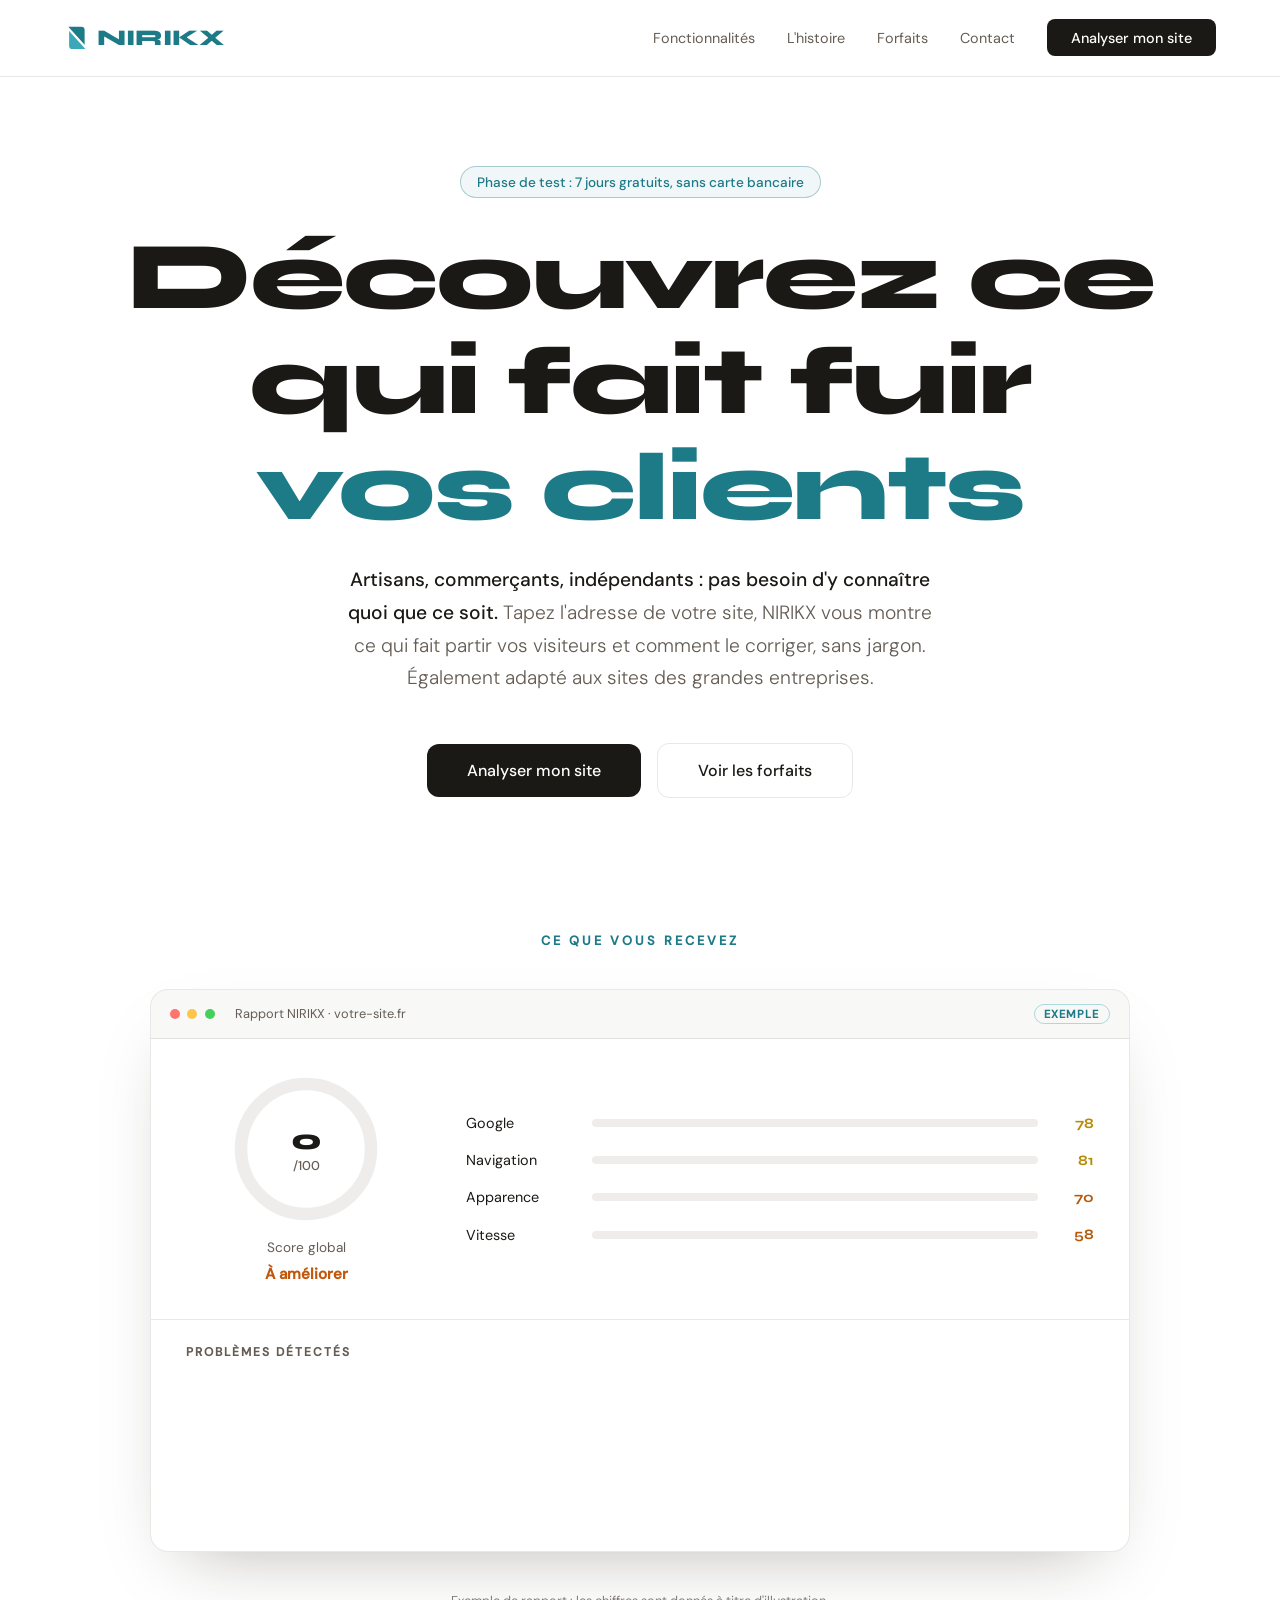
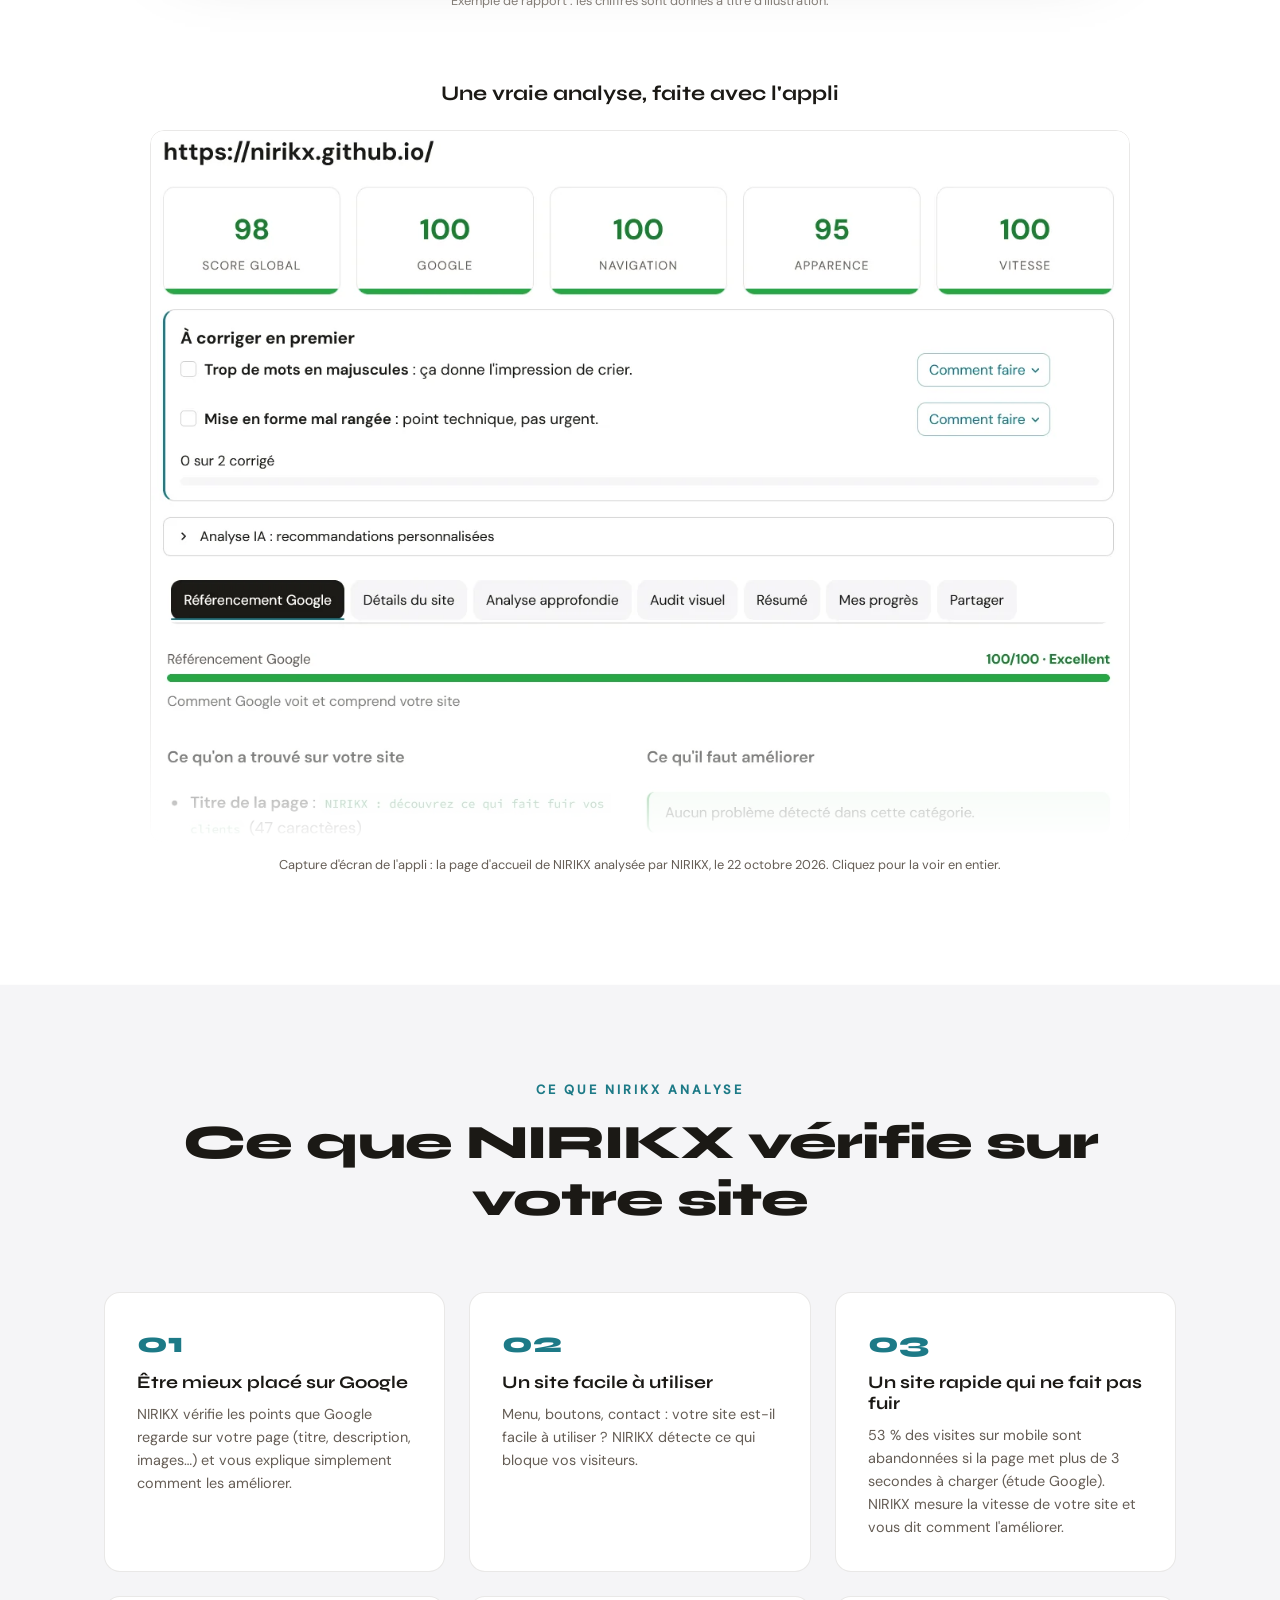
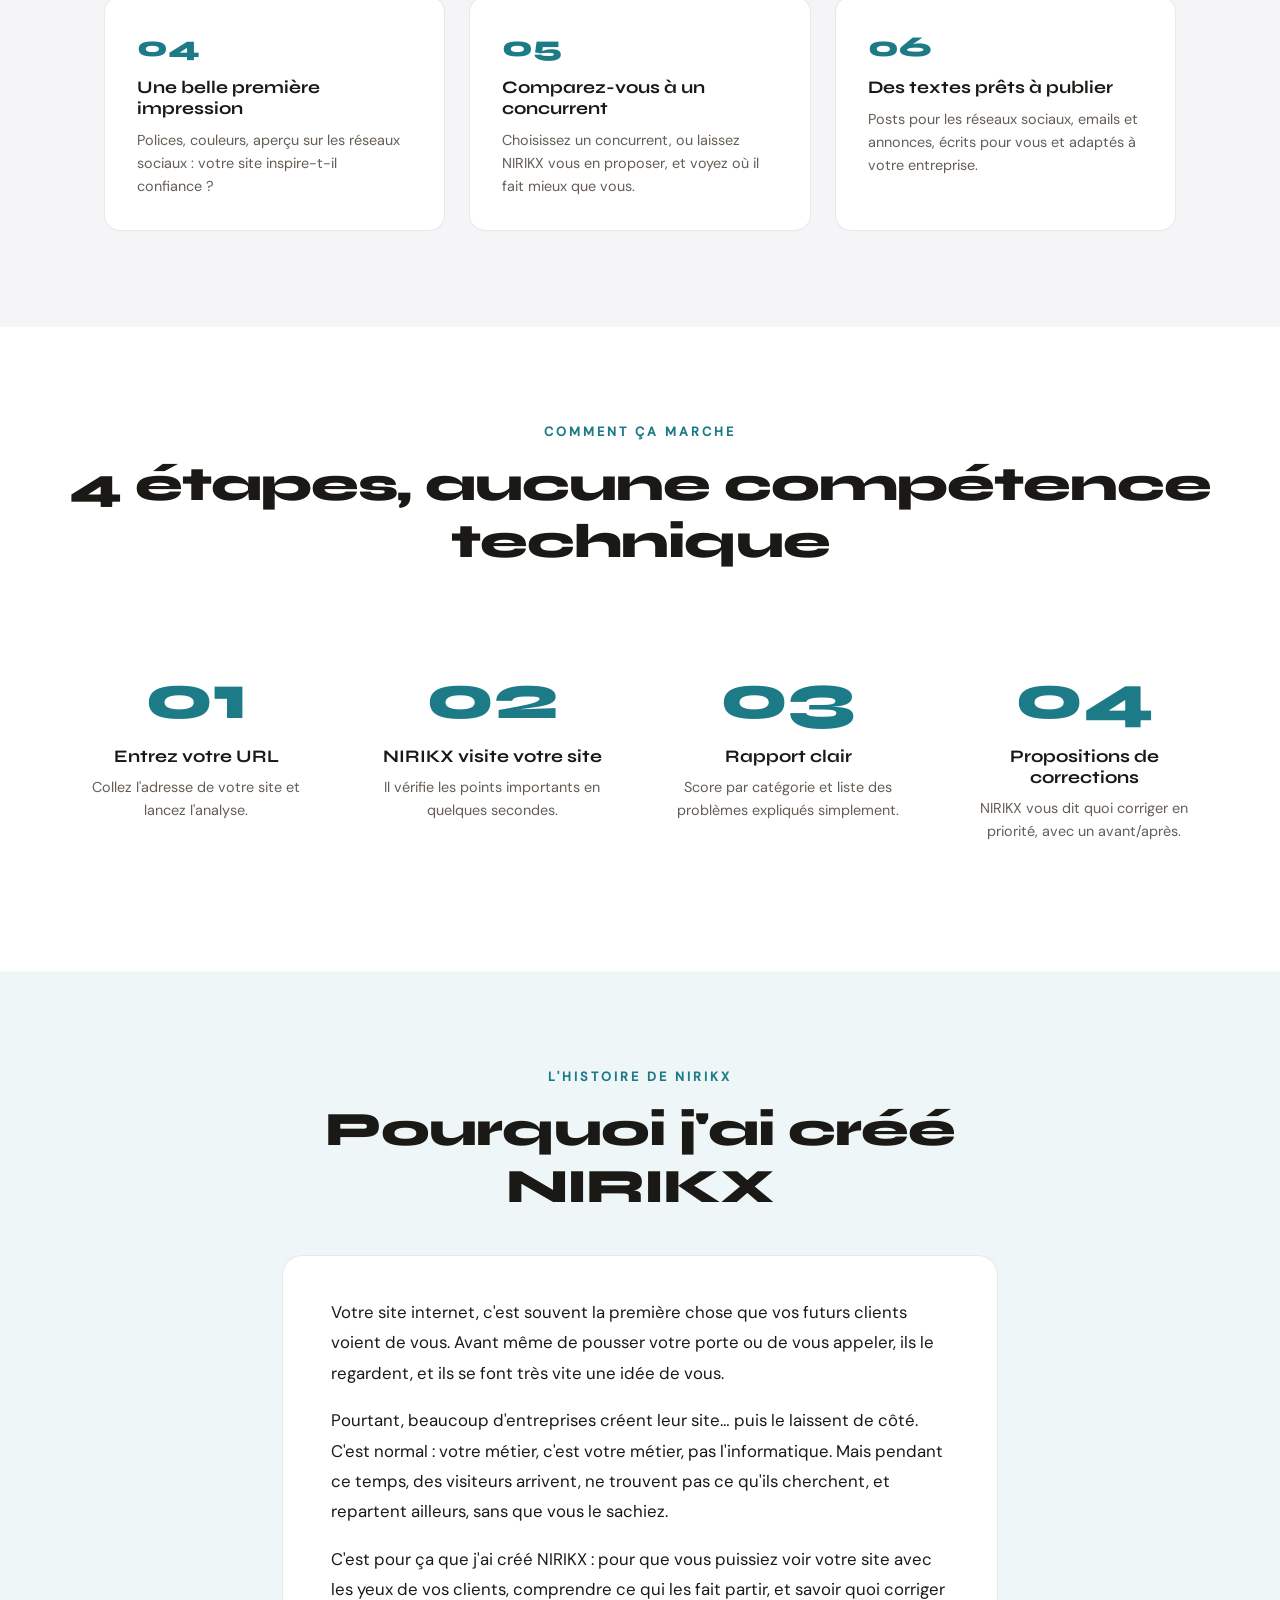
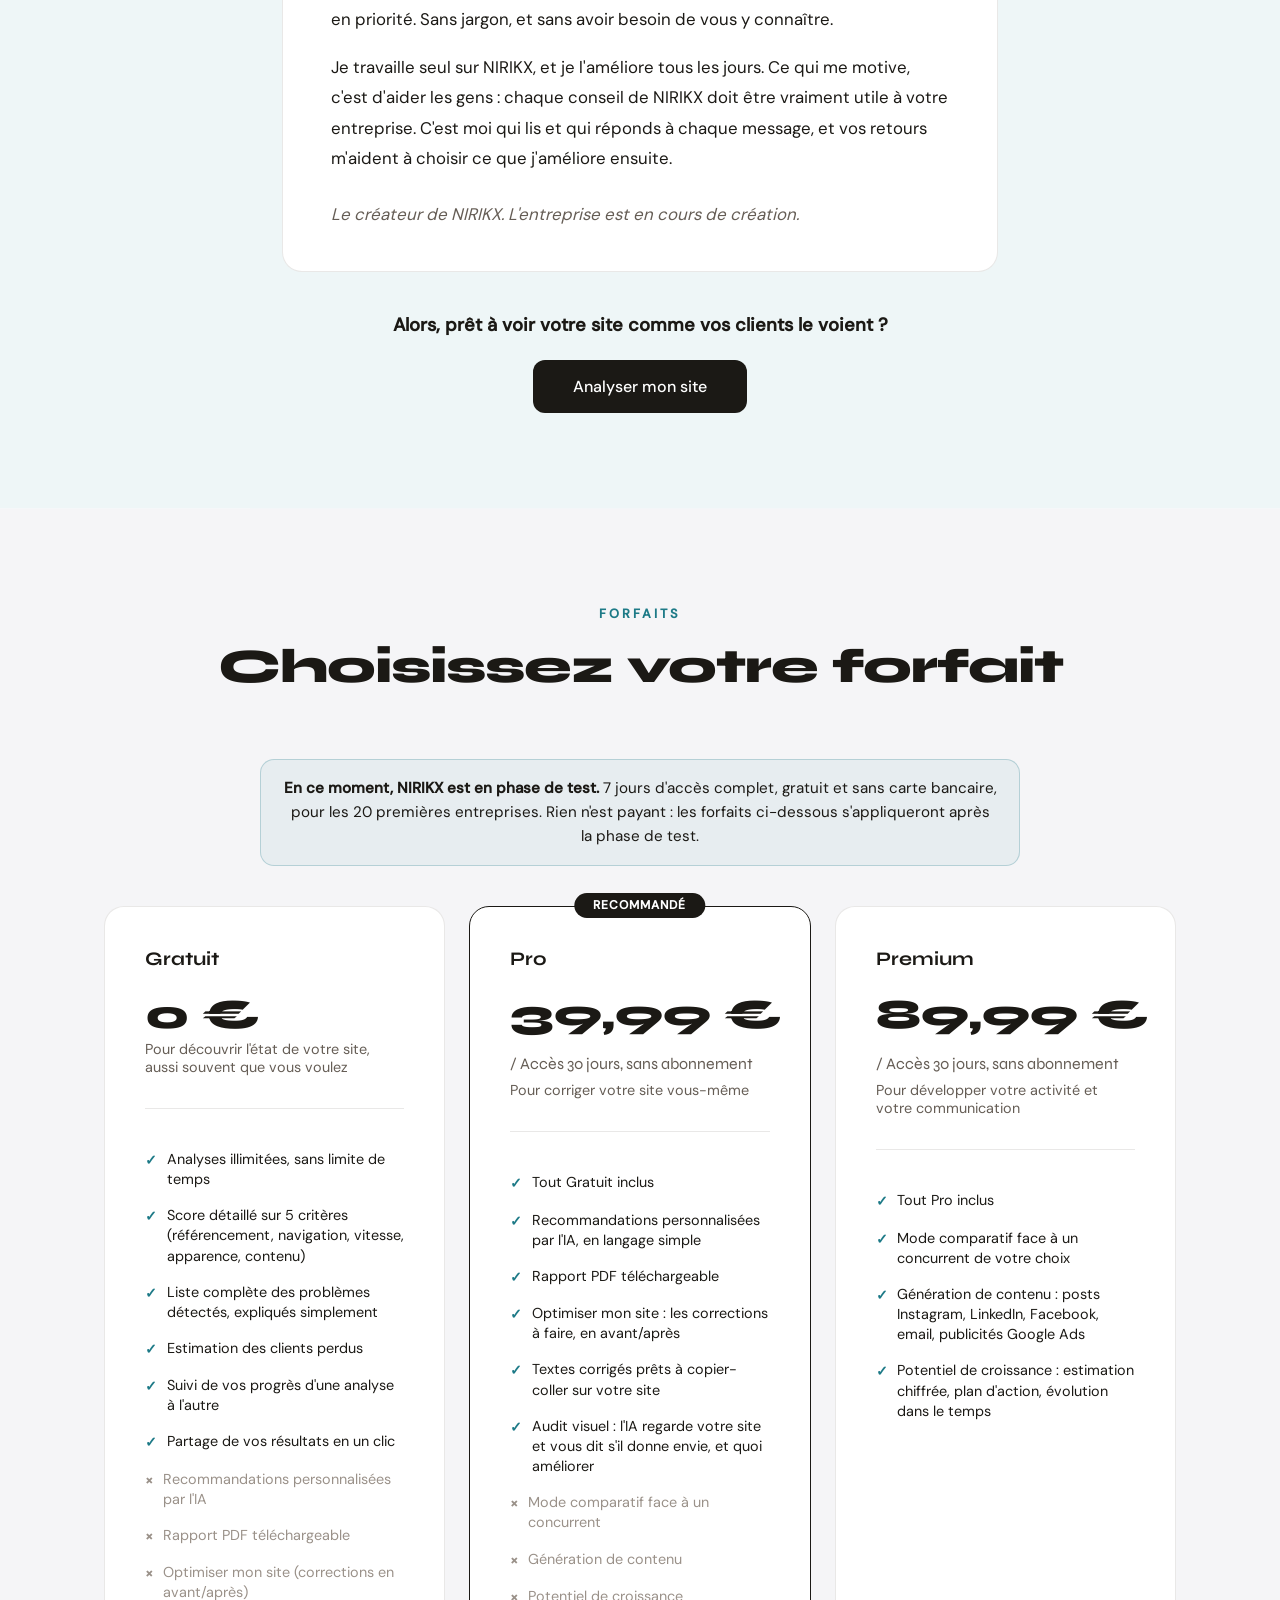
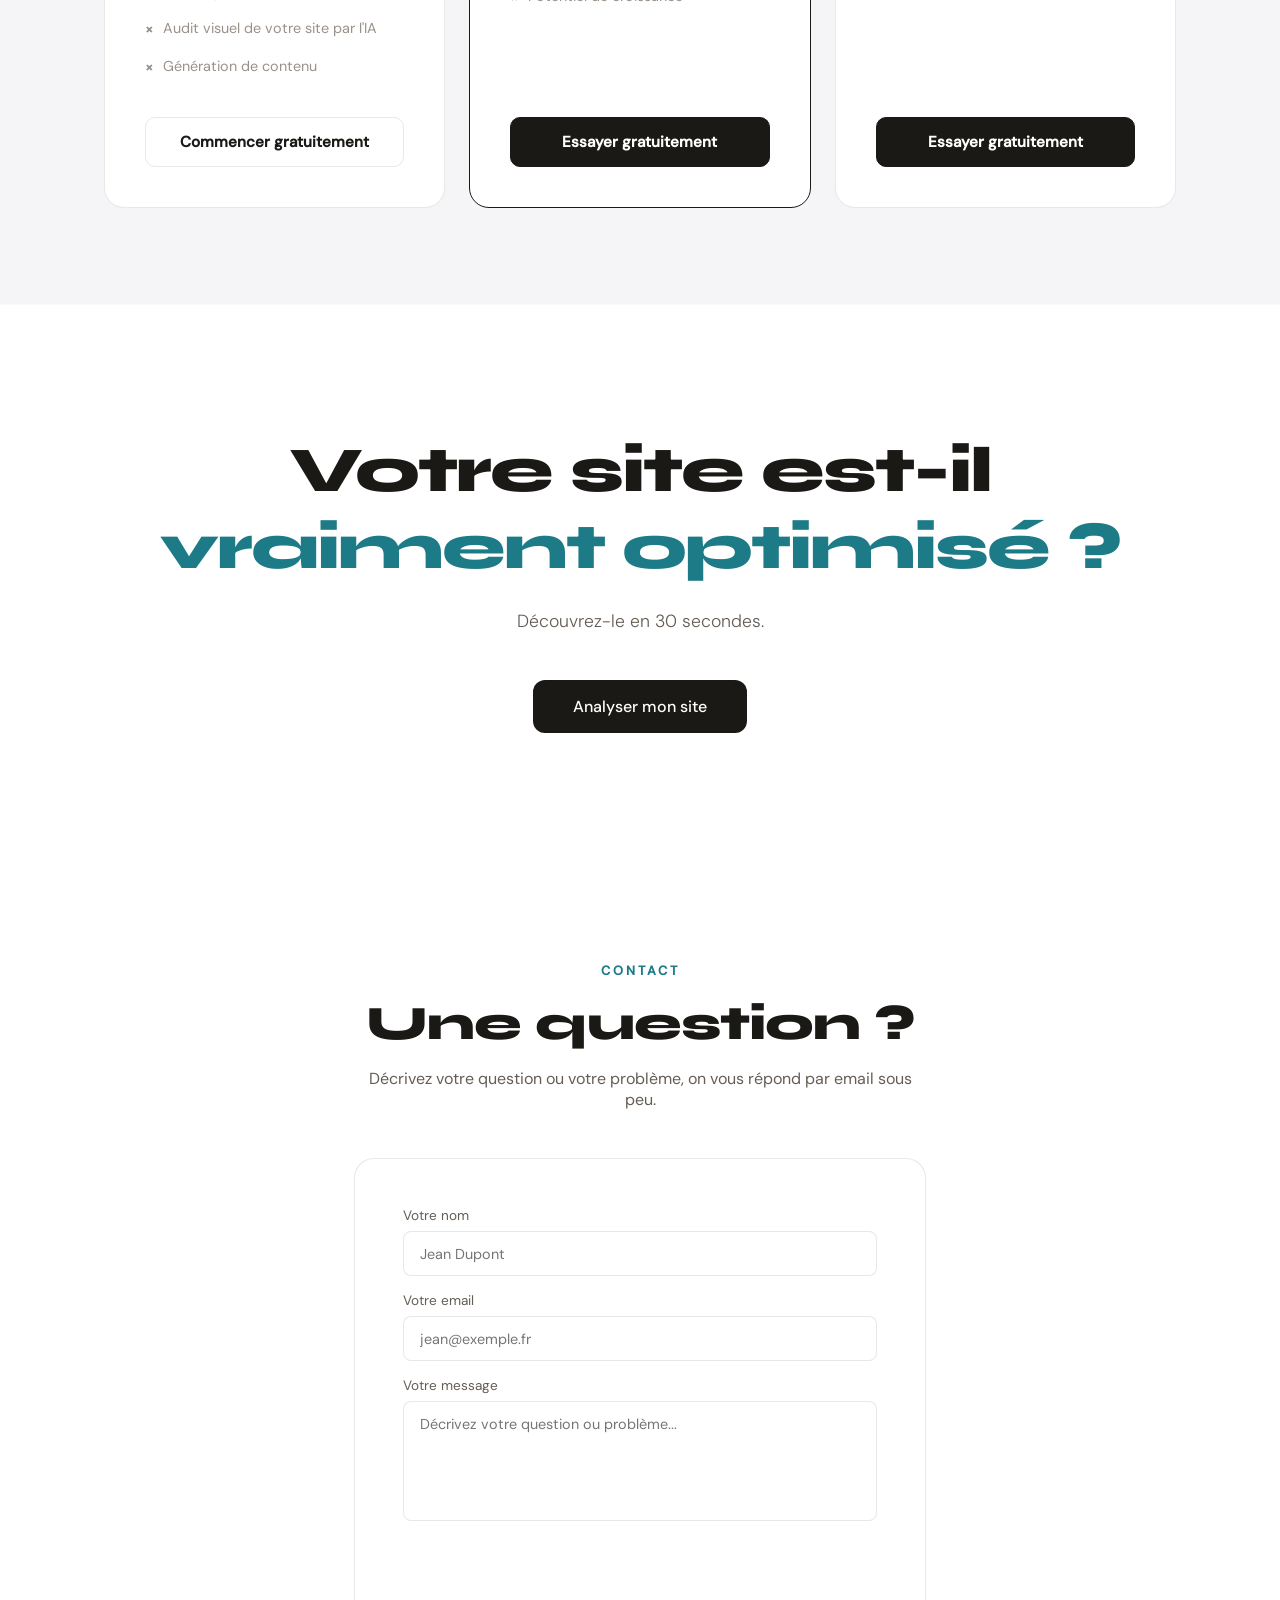
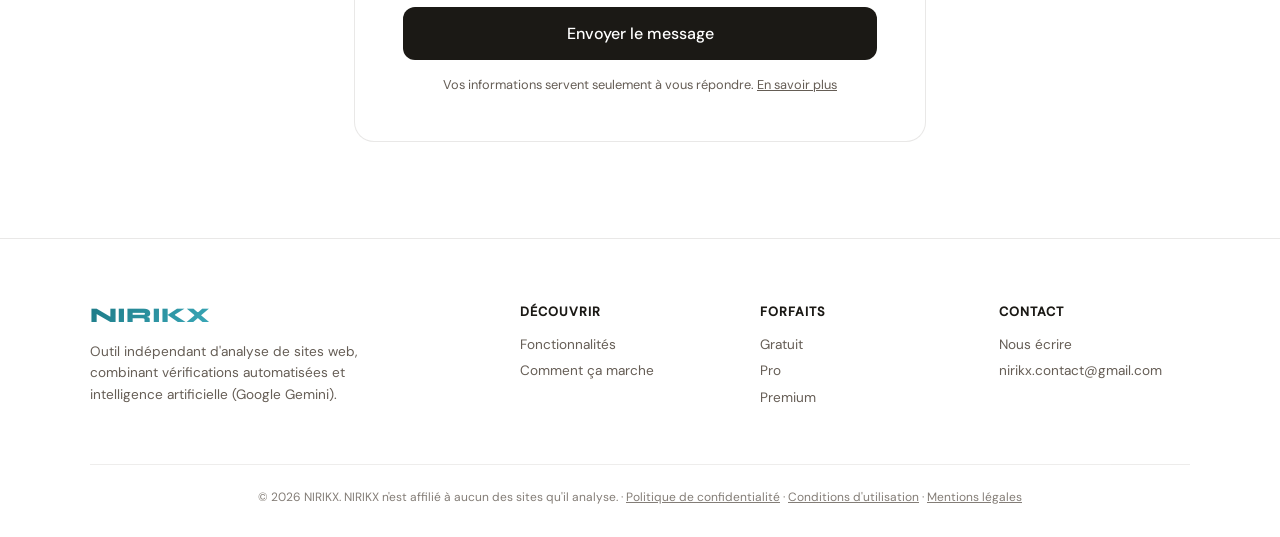
==== commit 35ebf1bc: "Reword the Google card so it no longer promises a higher ranking Co-Authored-By: Claude Opus 5.5 <no" ====
--- a/index.html
+++ b/index.html
@@ -323,7 +323,7 @@
   <div class="section-label">Ce que NIRIKX analyse</div>
   <h2 class="section-title">Ce que NIRIKX vérifie sur votre site</h2>
   <div class="features-grid">
-    <div class="feature-card"><div class="feature-num">01</div><div class="feature-title">Être mieux placé sur Google</div><div class="feature-desc">NIRIKX vérifie les points que Google regarde sur votre page (titre, description, images…) et vous dit quoi corriger pour apparaître plus haut dans les résultats.</div></div>
+    <div class="feature-card"><div class="feature-num">01</div><div class="feature-title">Être mieux placé sur Google</div><div class="feature-desc">NIRIKX vérifie les points que Google regarde sur votre page (titre, description, images…) et vous explique simplement comment les améliorer.</div></div>
     <div class="feature-card"><div class="feature-num">02</div><div class="feature-title">Un site facile à utiliser</div><div class="feature-desc">Menu, boutons, contact : votre site est-il facile à utiliser&nbsp;? NIRIKX détecte ce qui bloque vos visiteurs.</div></div>
     <div class="feature-card"><div class="feature-num">03</div><div class="feature-title">Un site rapide qui ne fait pas fuir</div><div class="feature-desc">53&nbsp;% des visites sur mobile sont abandonnées si la page met plus de 3 secondes à charger (étude Google). NIRIKX mesure la vitesse de votre site et vous dit comment l'améliorer.</div></div>
     <div class="feature-card"><div class="feature-num">04</div><div class="feature-title">Une belle première impression</div><div class="feature-desc">Polices, couleurs, aperçu sur les réseaux sociaux : votre site inspire-t-il confiance&nbsp;?</div></div>
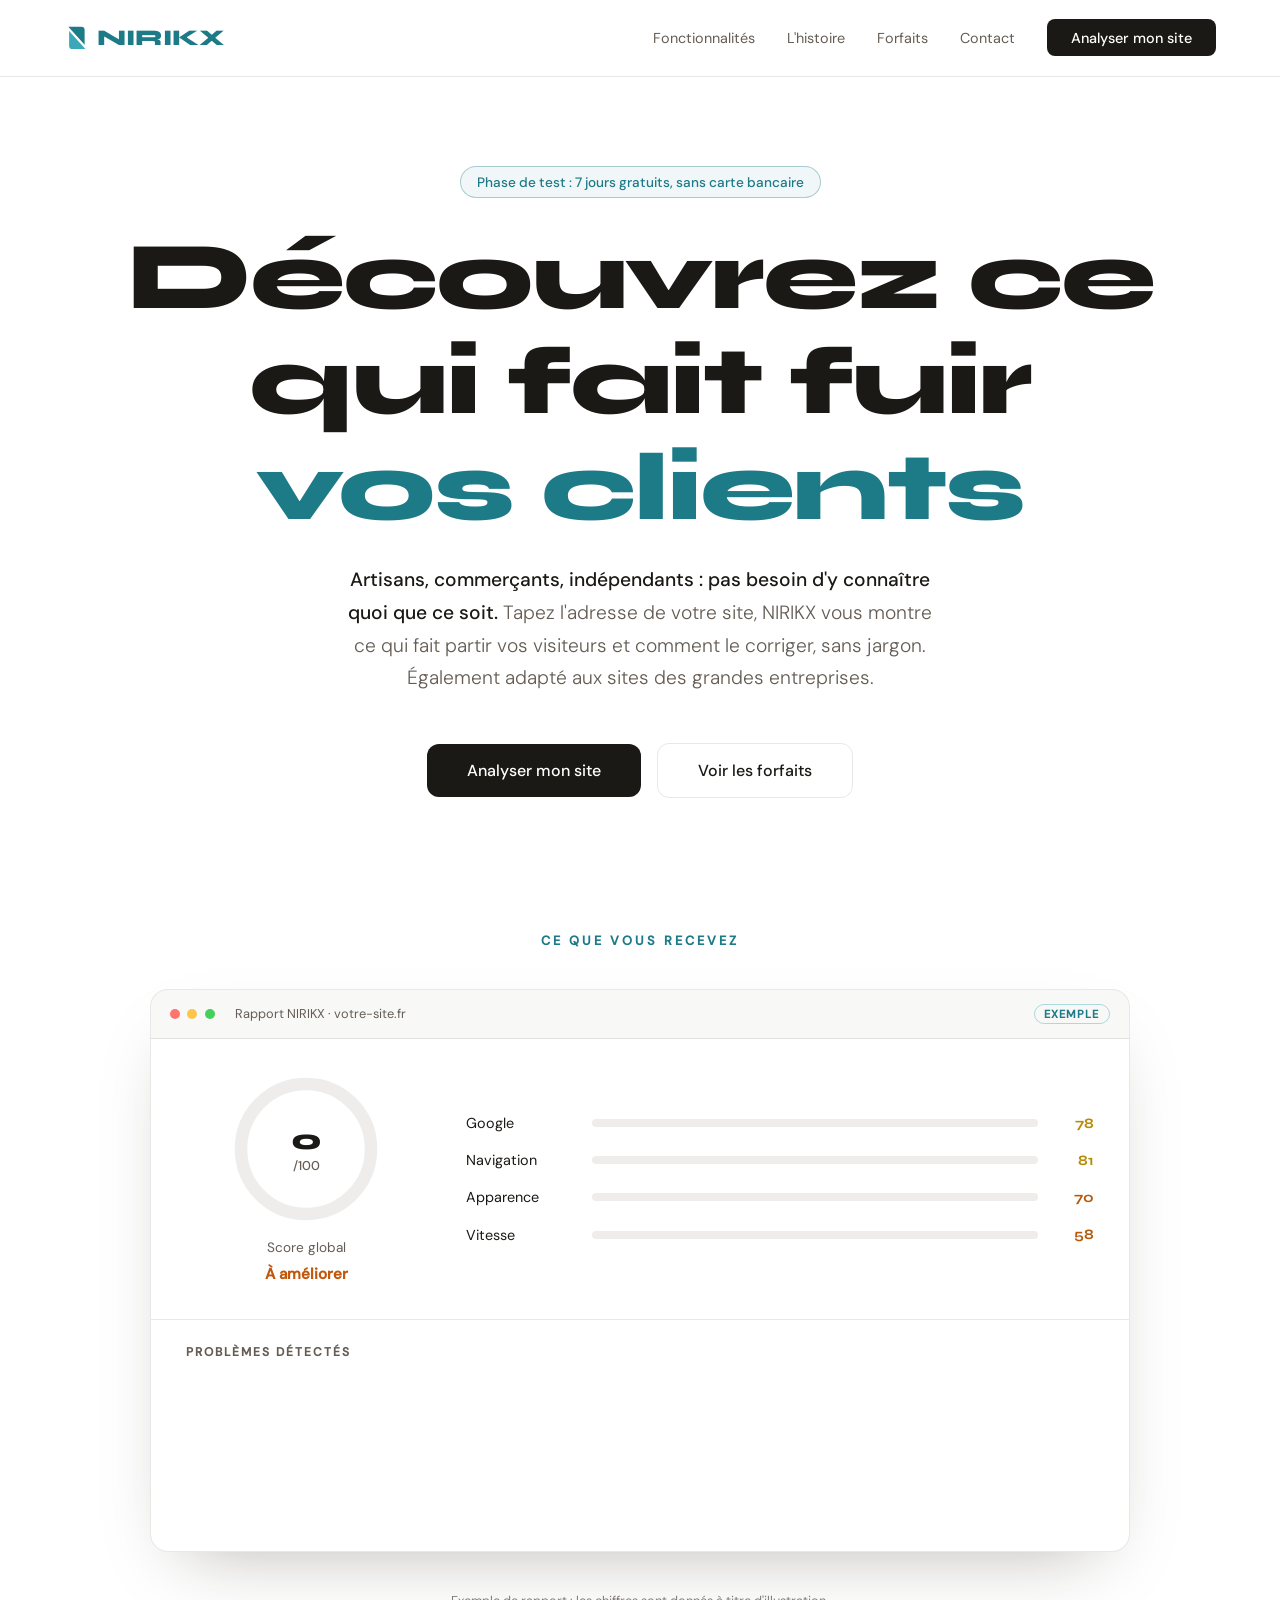
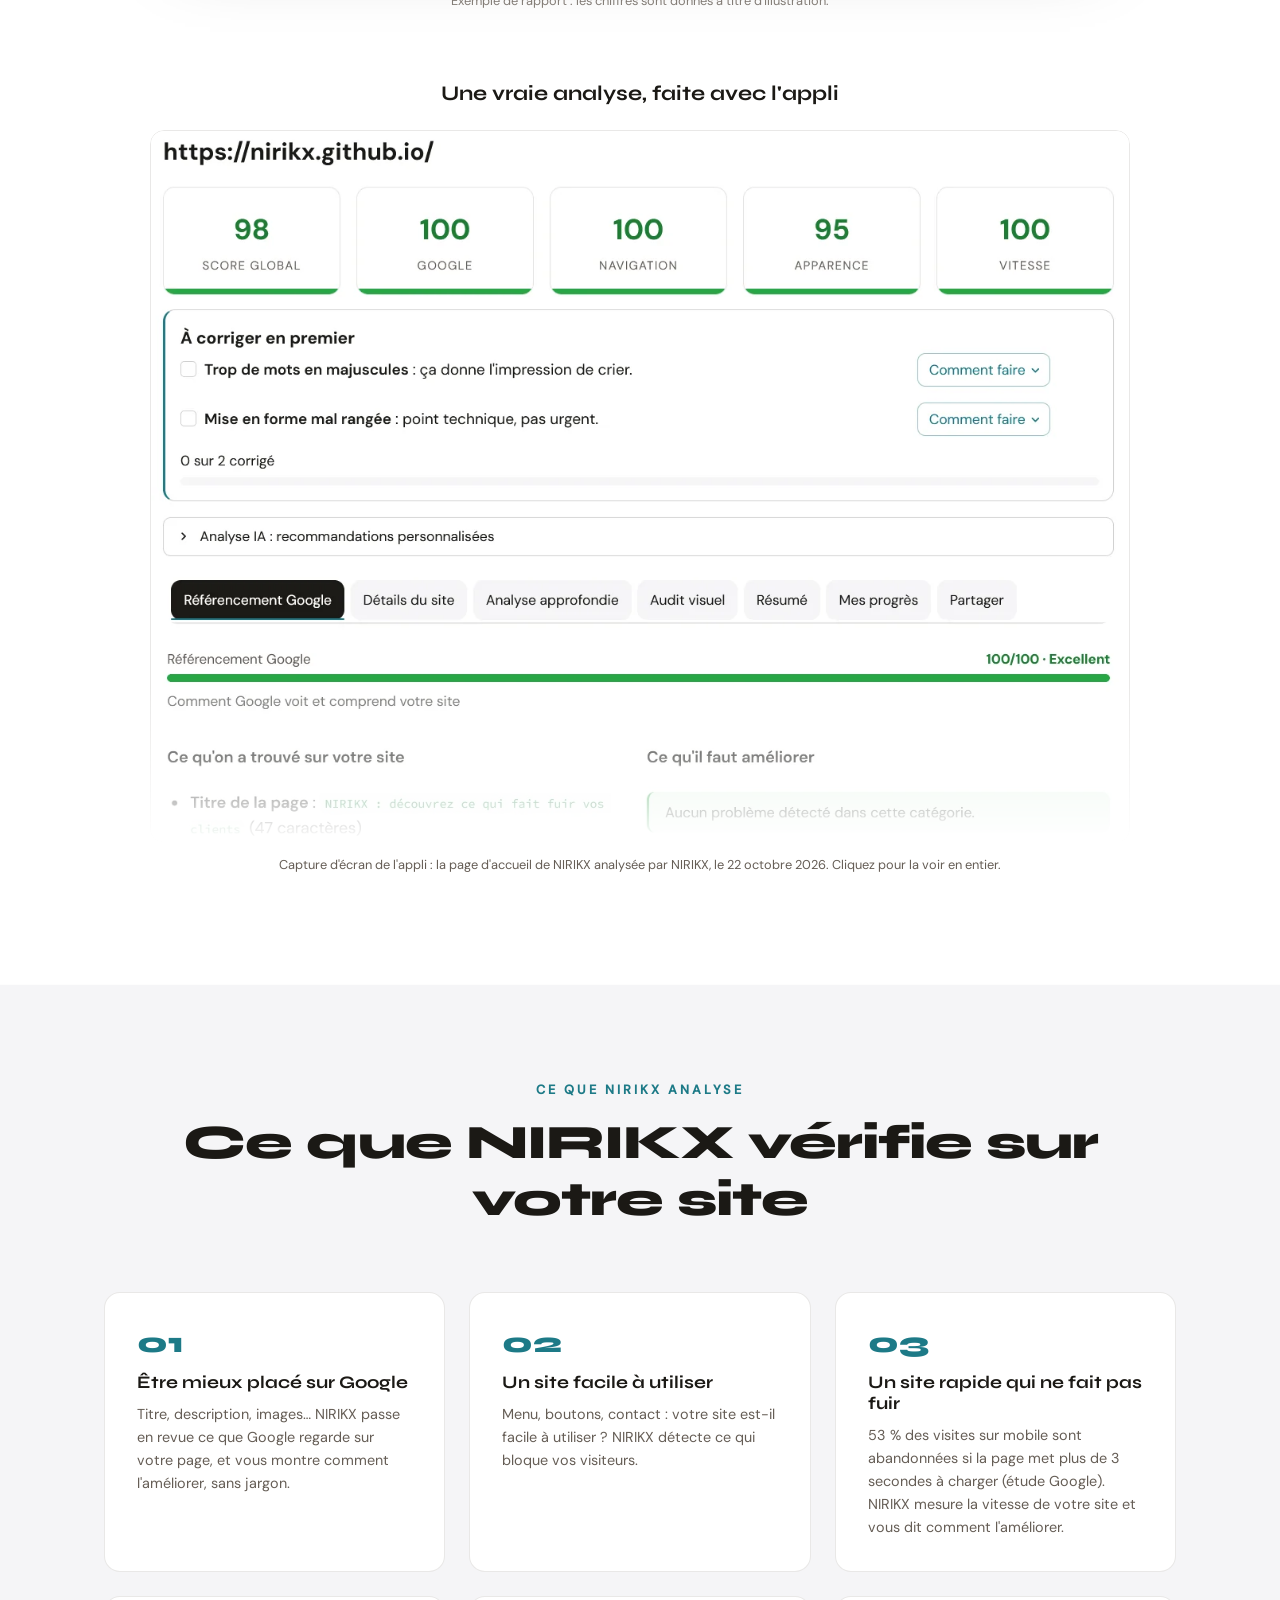
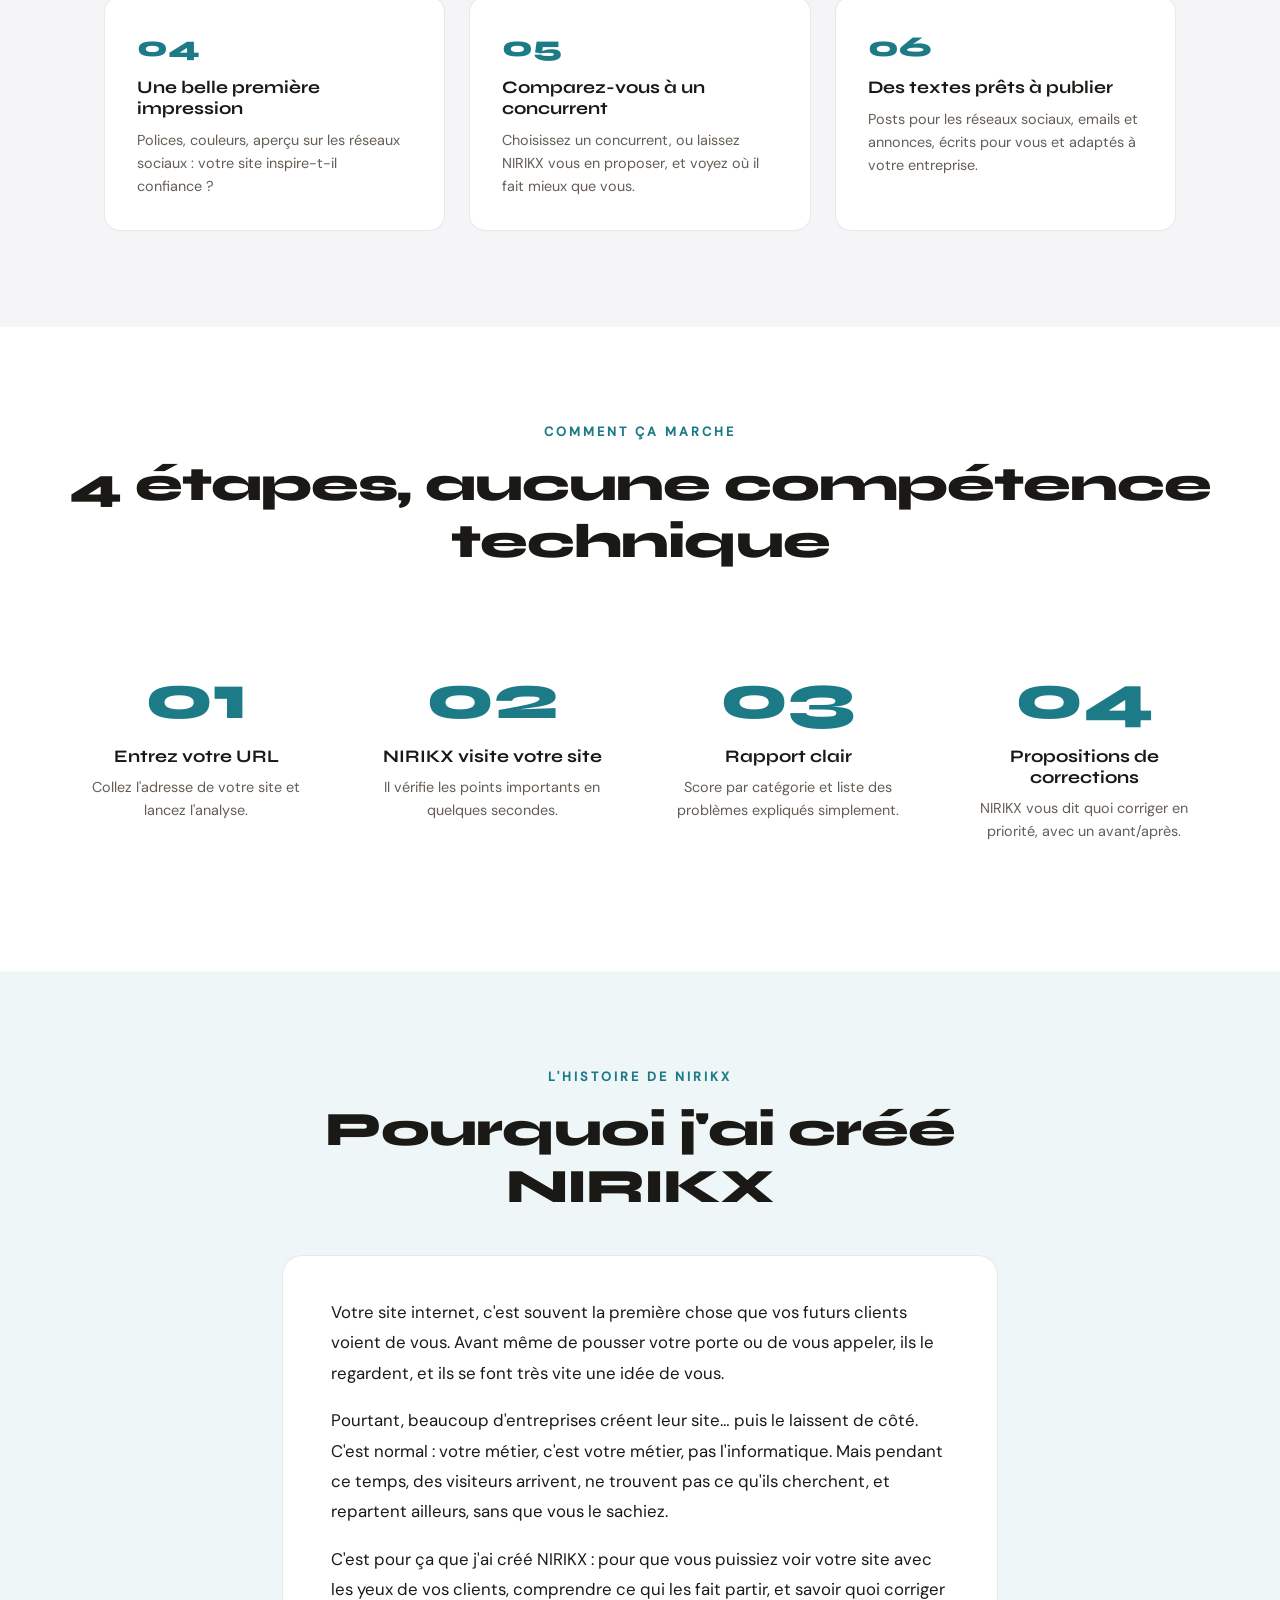
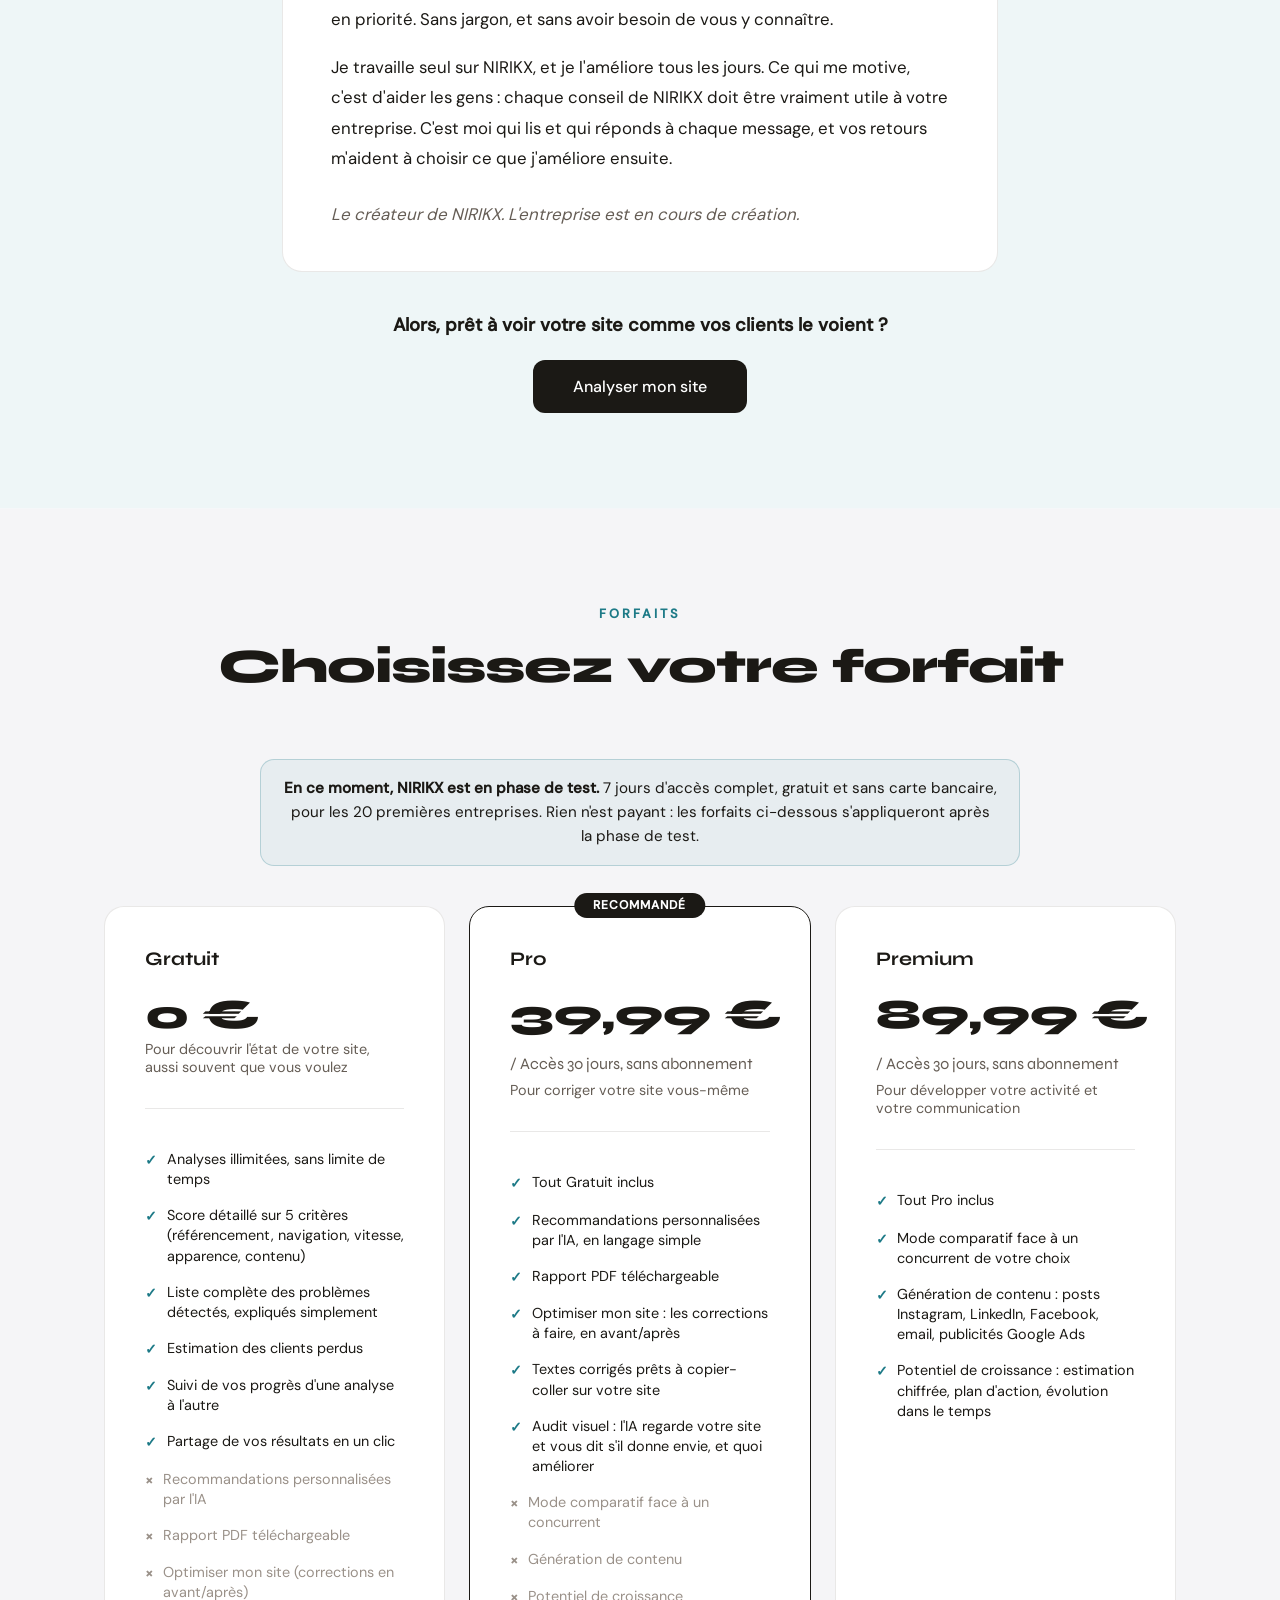
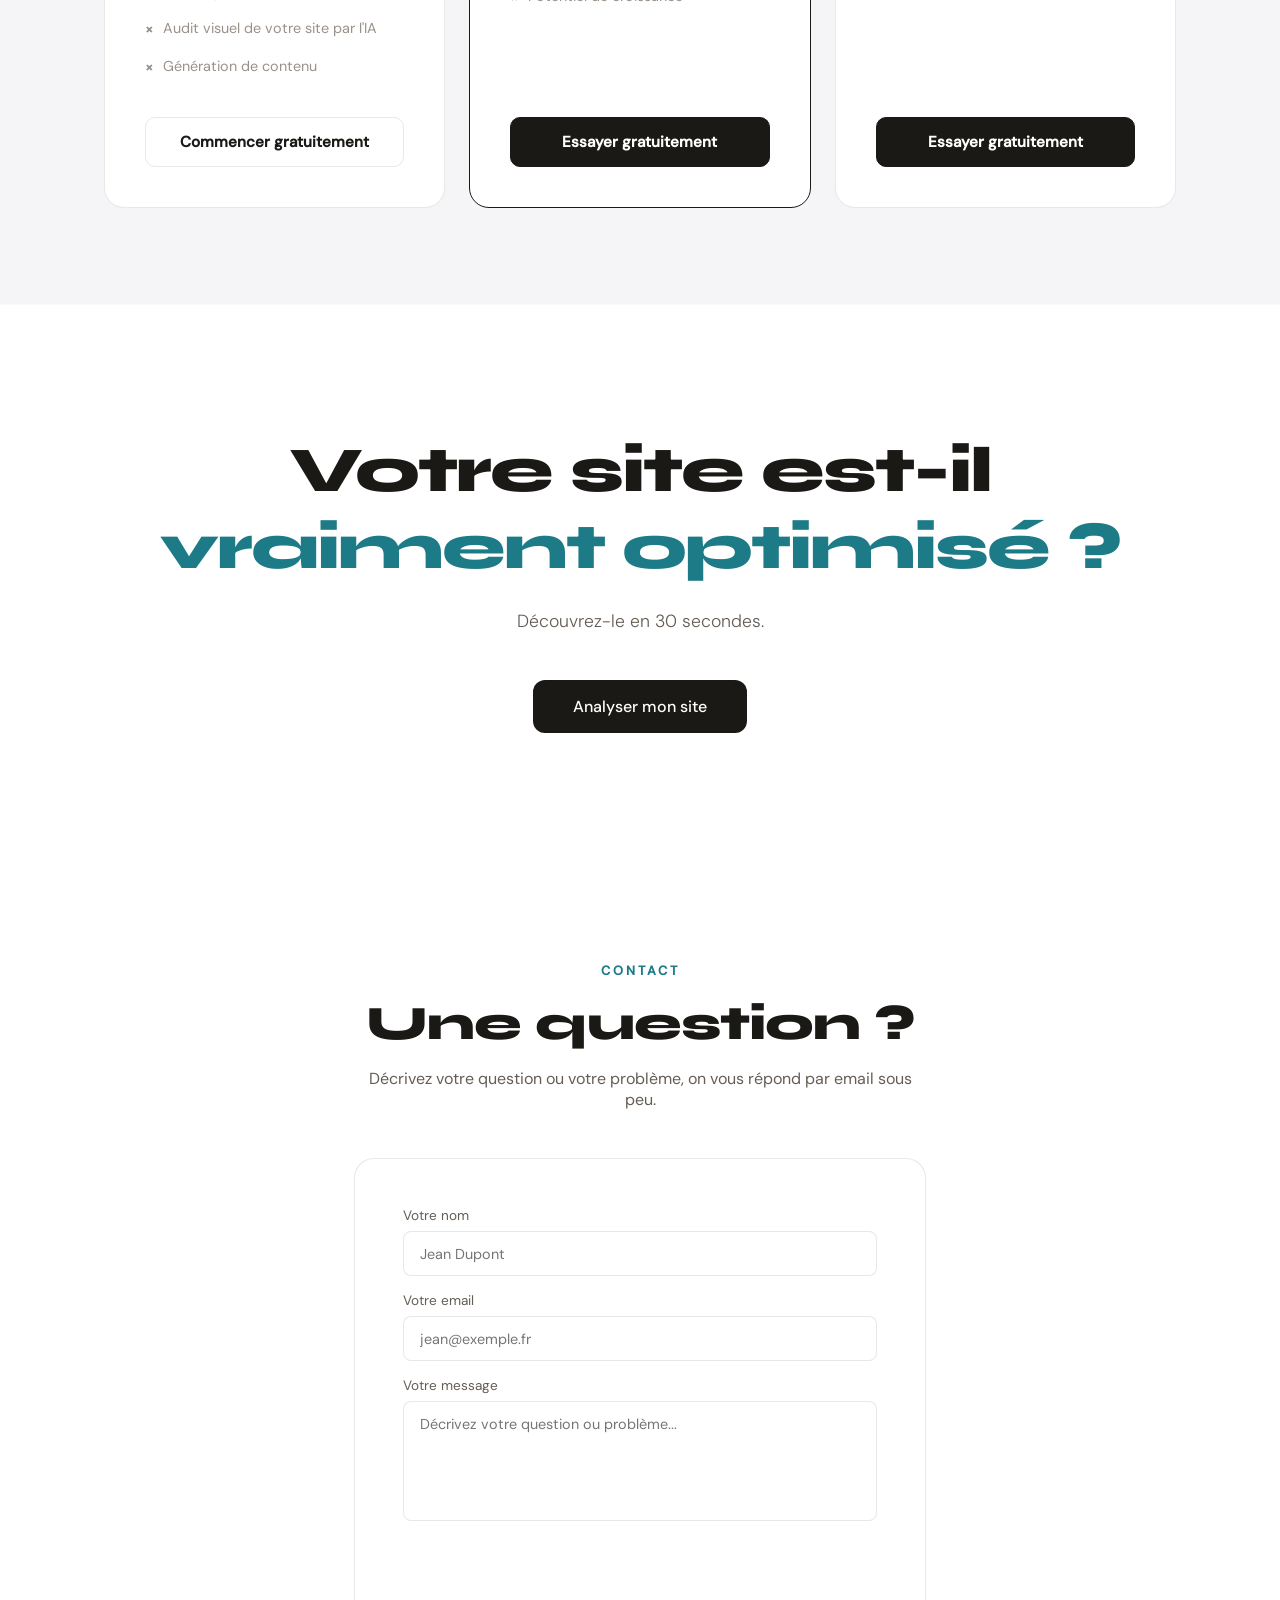
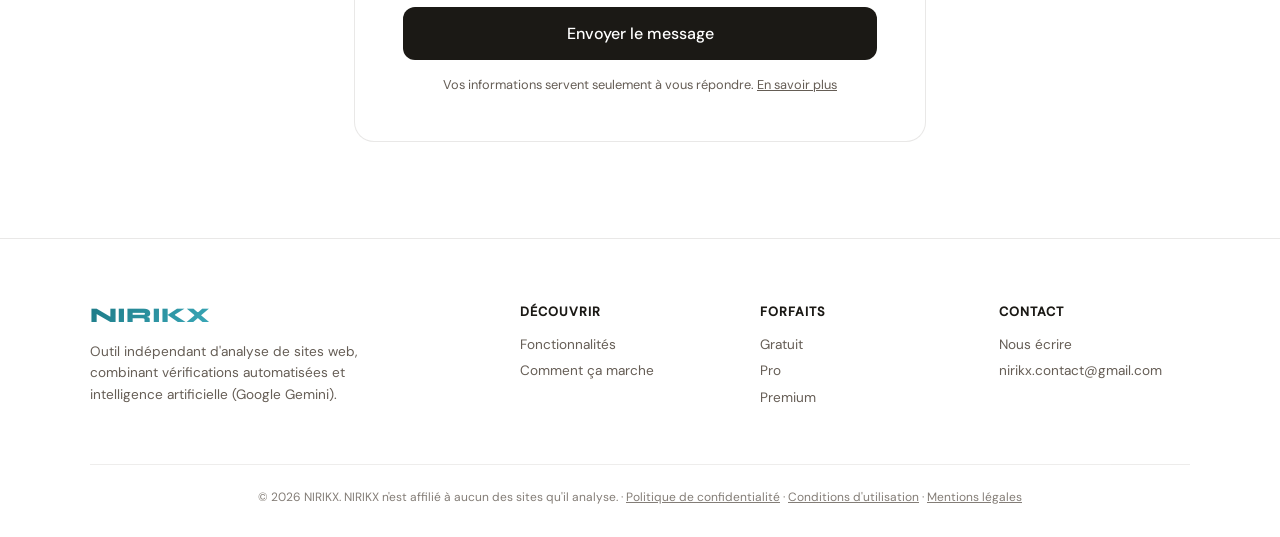
==== commit 83a16da9: "Use the shorter wording for the Google card Co-Authored-By: Claude Opus 5.5 <noreply@anthropic.com> " ====
--- a/index.html
+++ b/index.html
@@ -323,7 +323,7 @@
   <div class="section-label">Ce que NIRIKX analyse</div>
   <h2 class="section-title">Ce que NIRIKX vérifie sur votre site</h2>
   <div class="features-grid">
-    <div class="feature-card"><div class="feature-num">01</div><div class="feature-title">Être mieux placé sur Google</div><div class="feature-desc">NIRIKX vérifie les points que Google regarde sur votre page (titre, description, images…) et vous explique simplement comment les améliorer.</div></div>
+    <div class="feature-card"><div class="feature-num">01</div><div class="feature-title">Être mieux placé sur Google</div><div class="feature-desc">Titre, description, images… NIRIKX passe en revue ce que Google regarde sur votre page, et vous montre comment l'améliorer, sans jargon.</div></div>
     <div class="feature-card"><div class="feature-num">02</div><div class="feature-title">Un site facile à utiliser</div><div class="feature-desc">Menu, boutons, contact : votre site est-il facile à utiliser&nbsp;? NIRIKX détecte ce qui bloque vos visiteurs.</div></div>
     <div class="feature-card"><div class="feature-num">03</div><div class="feature-title">Un site rapide qui ne fait pas fuir</div><div class="feature-desc">53&nbsp;% des visites sur mobile sont abandonnées si la page met plus de 3 secondes à charger (étude Google). NIRIKX mesure la vitesse de votre site et vous dit comment l'améliorer.</div></div>
     <div class="feature-card"><div class="feature-num">04</div><div class="feature-title">Une belle première impression</div><div class="feature-desc">Polices, couleurs, aperçu sur les réseaux sociaux : votre site inspire-t-il confiance&nbsp;?</div></div>
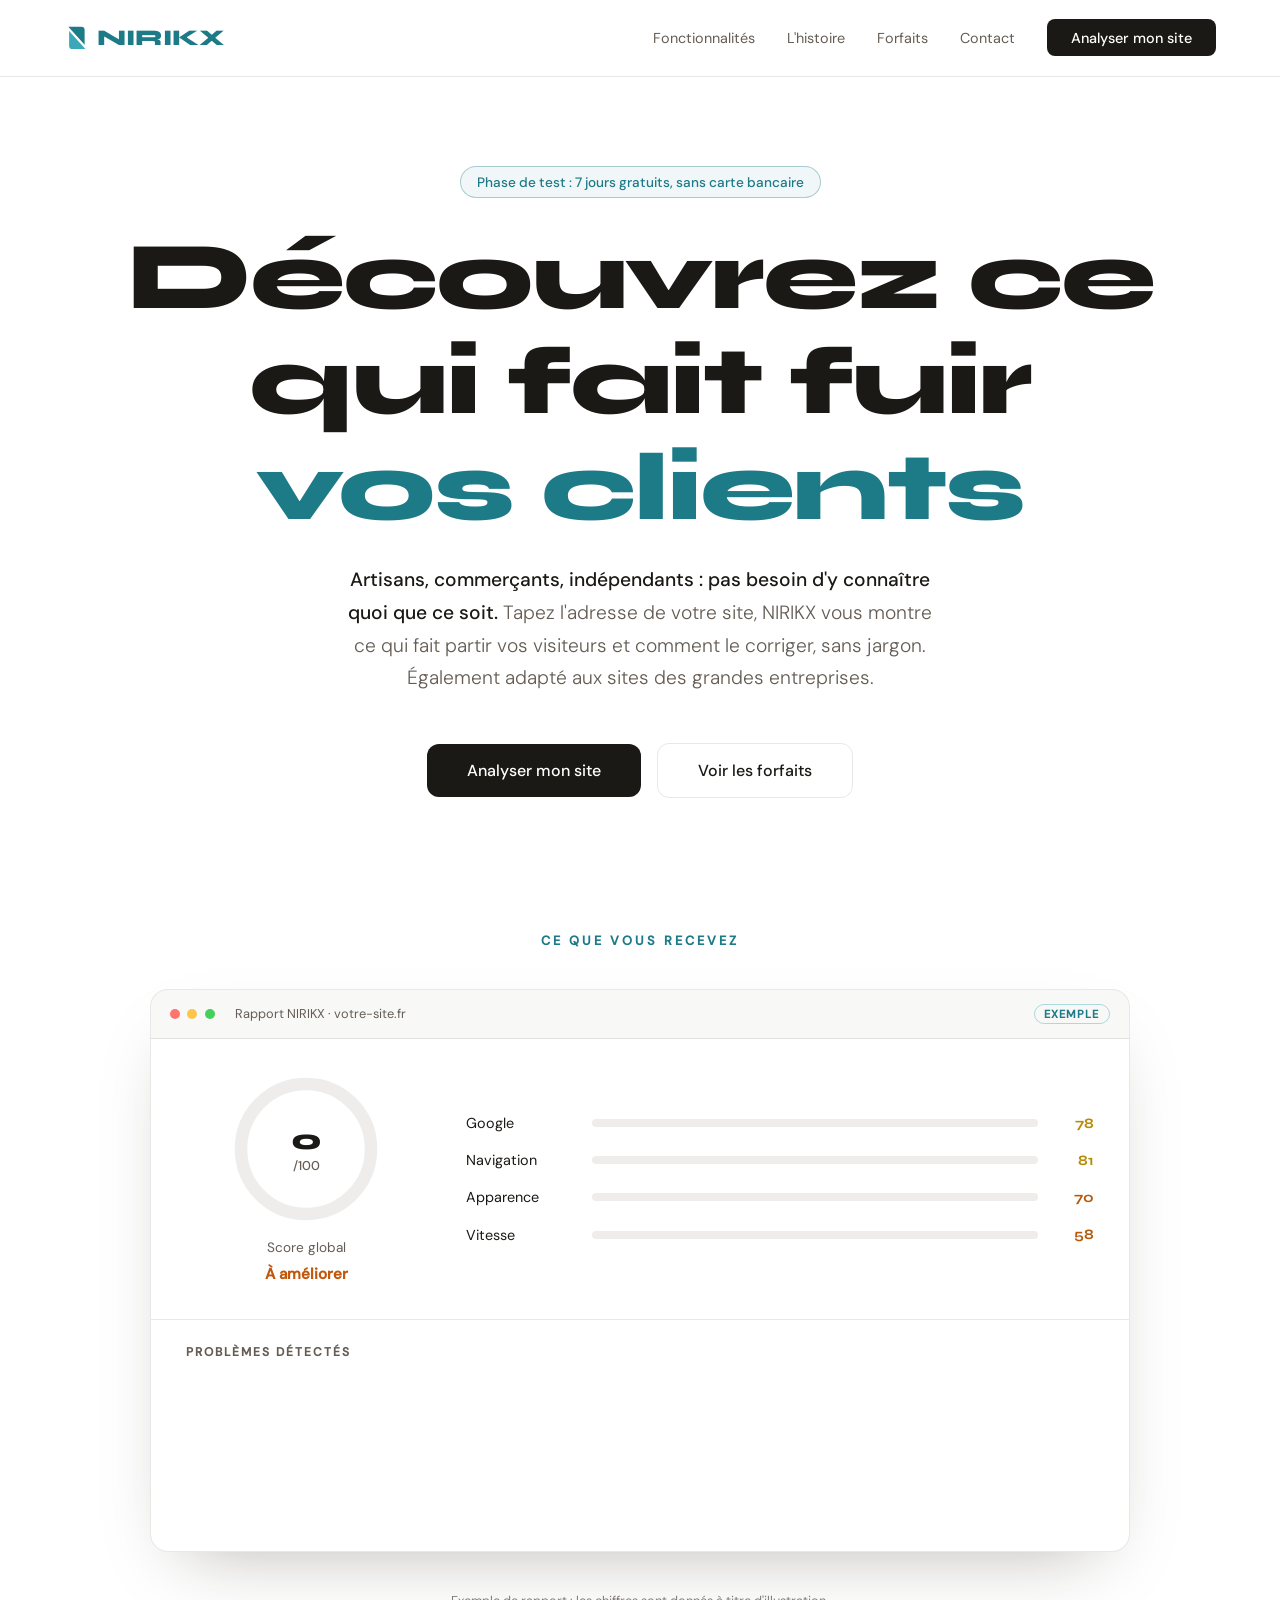
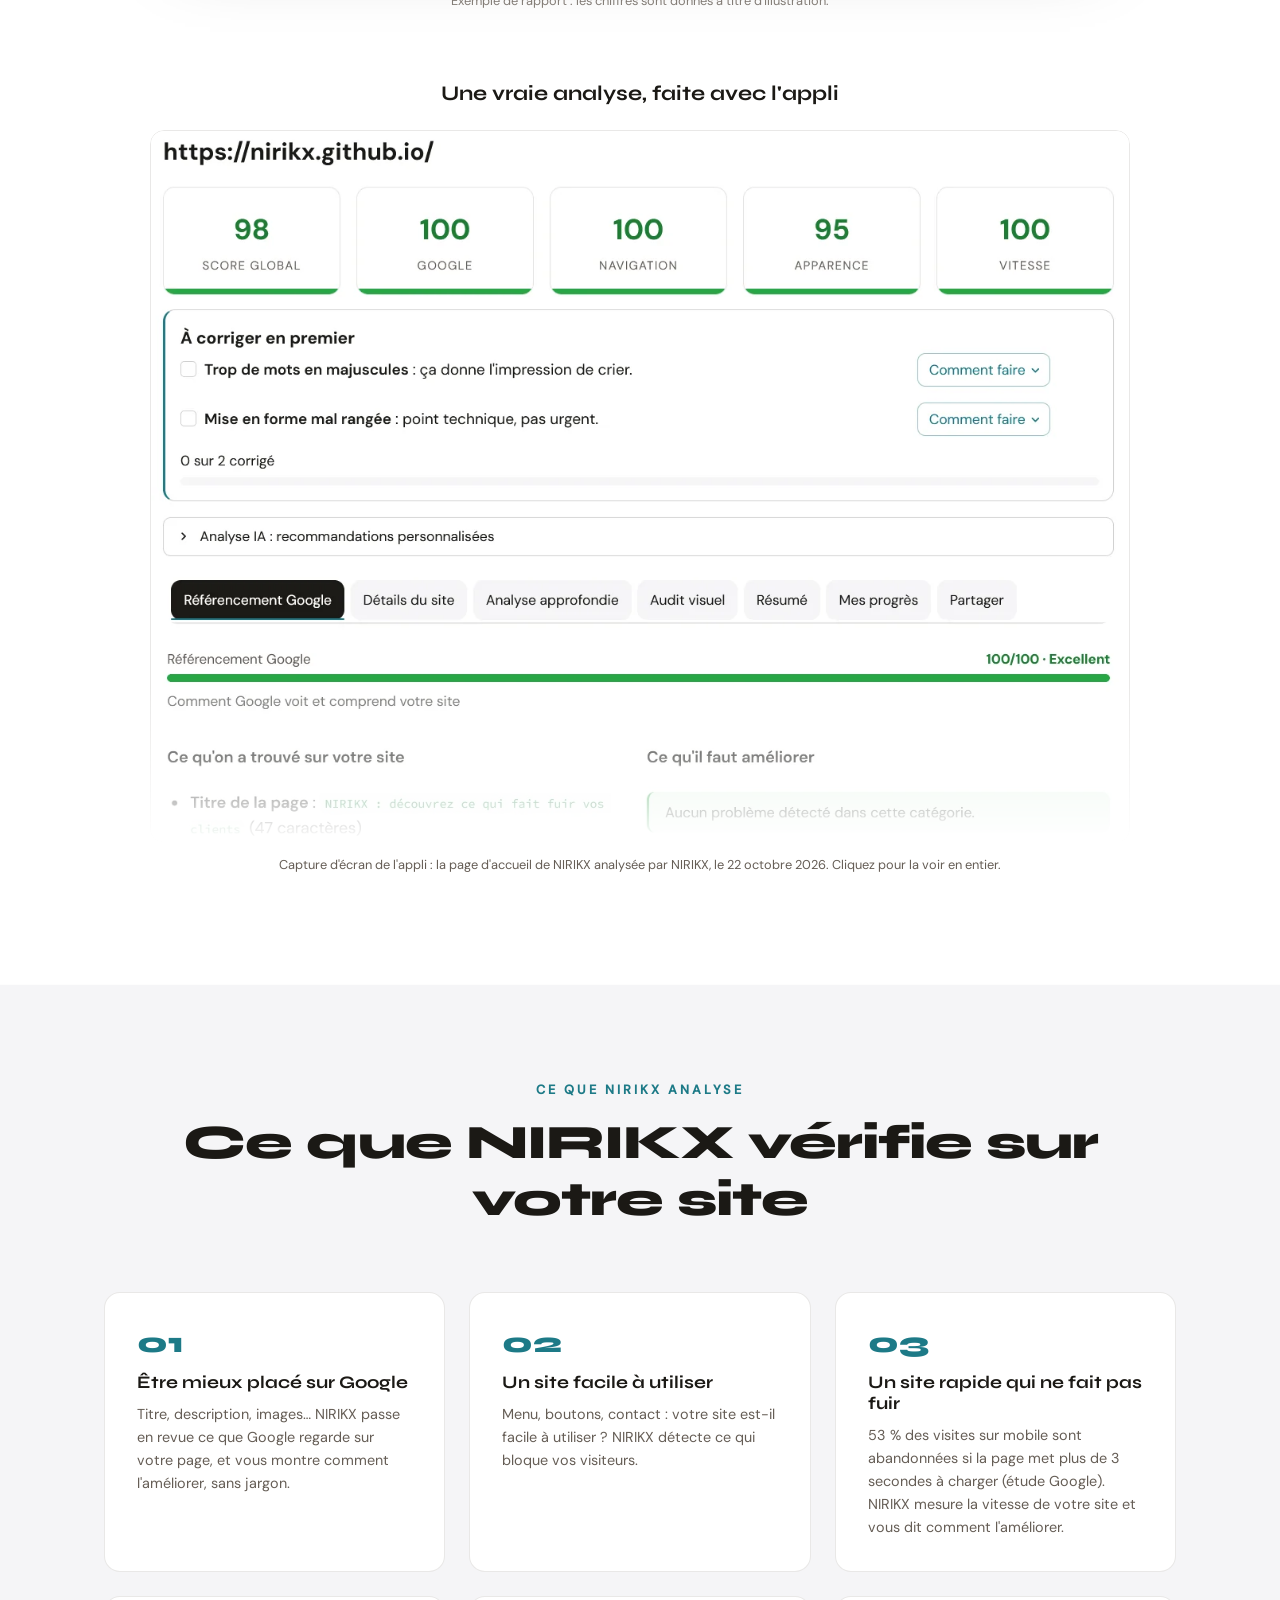
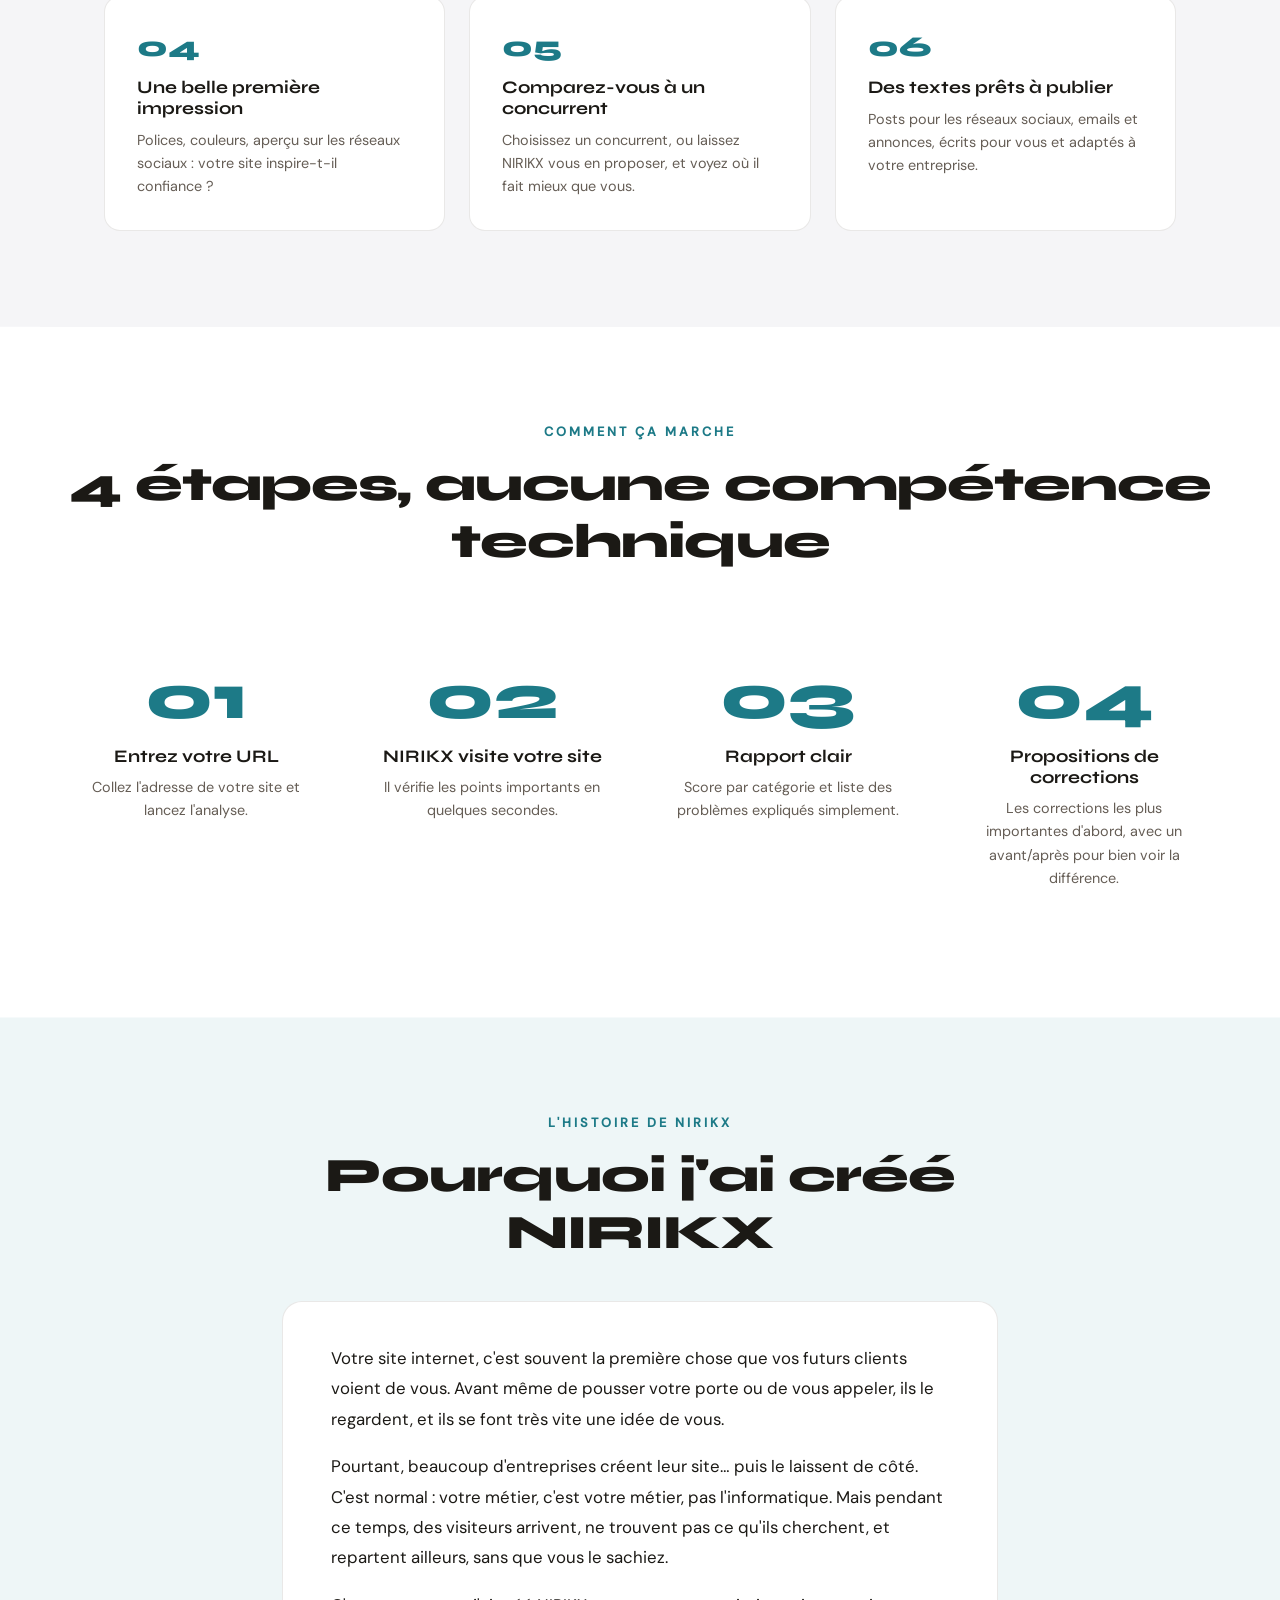
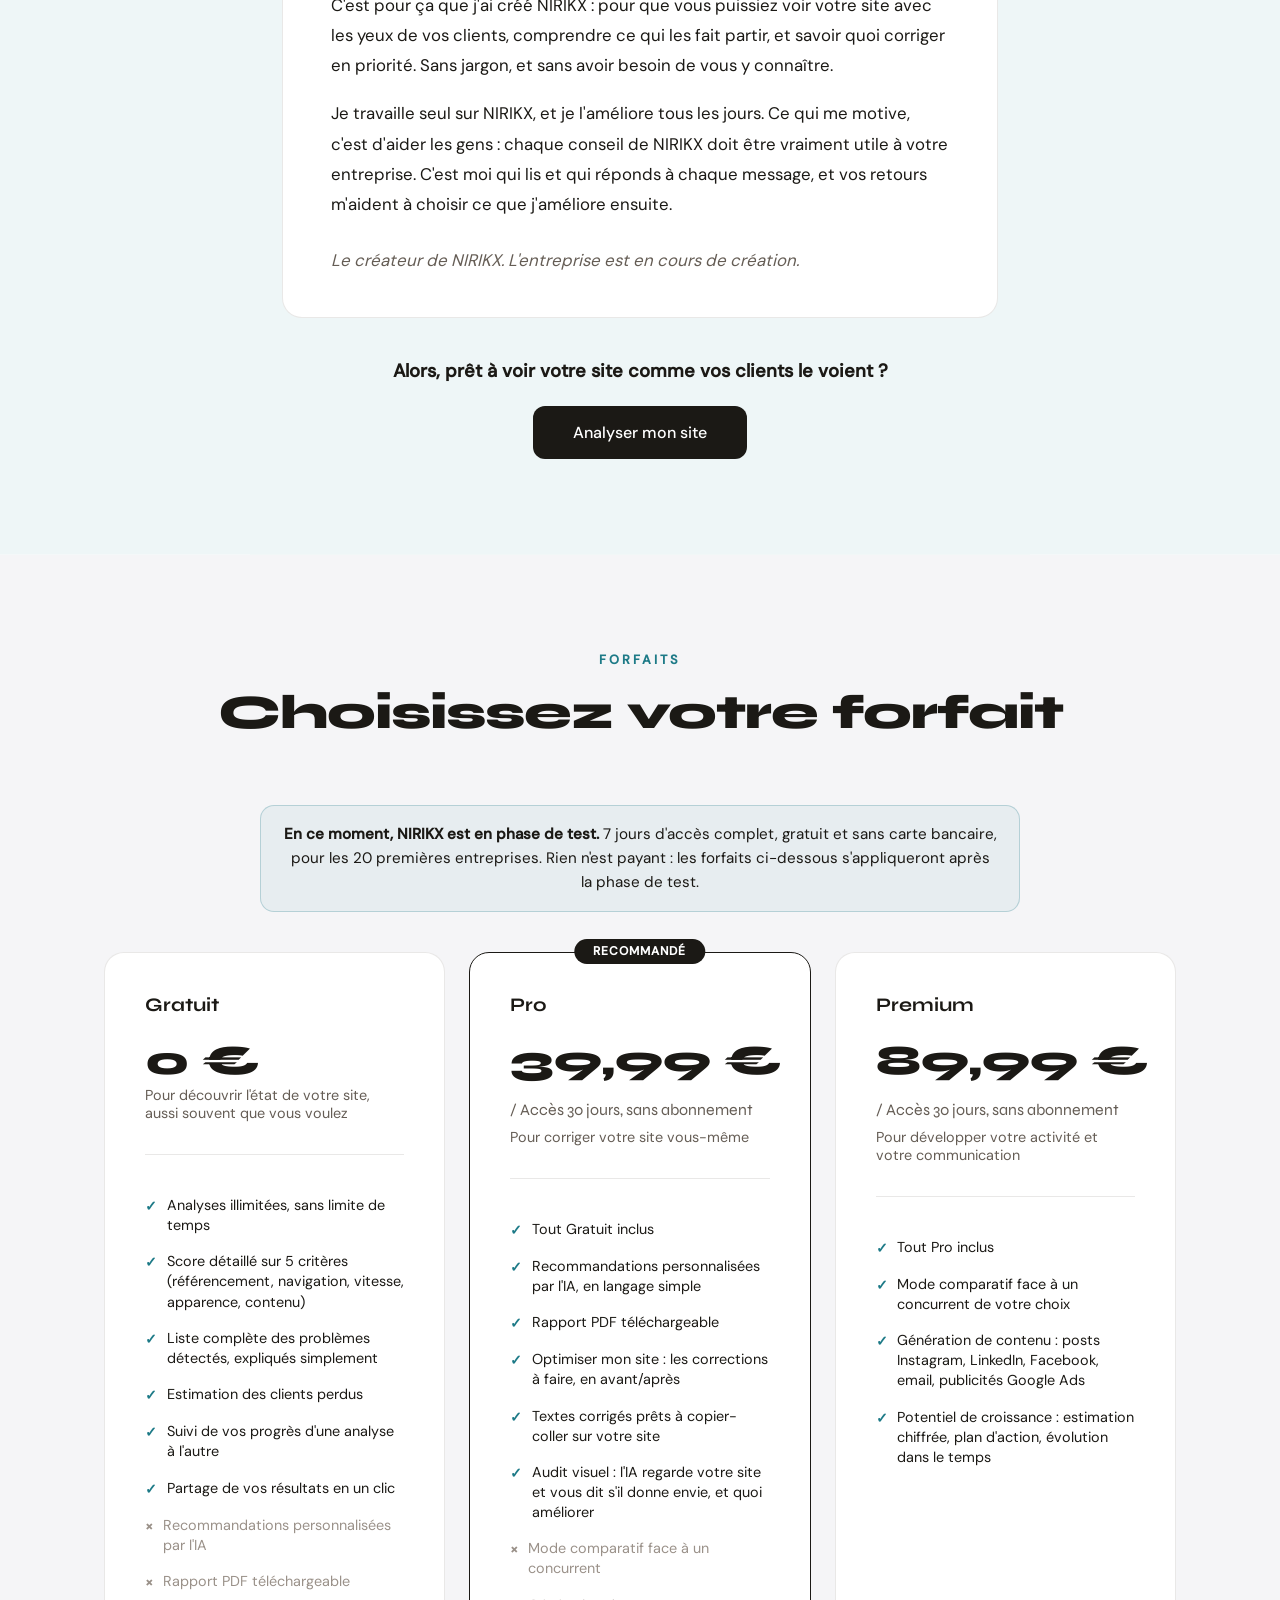
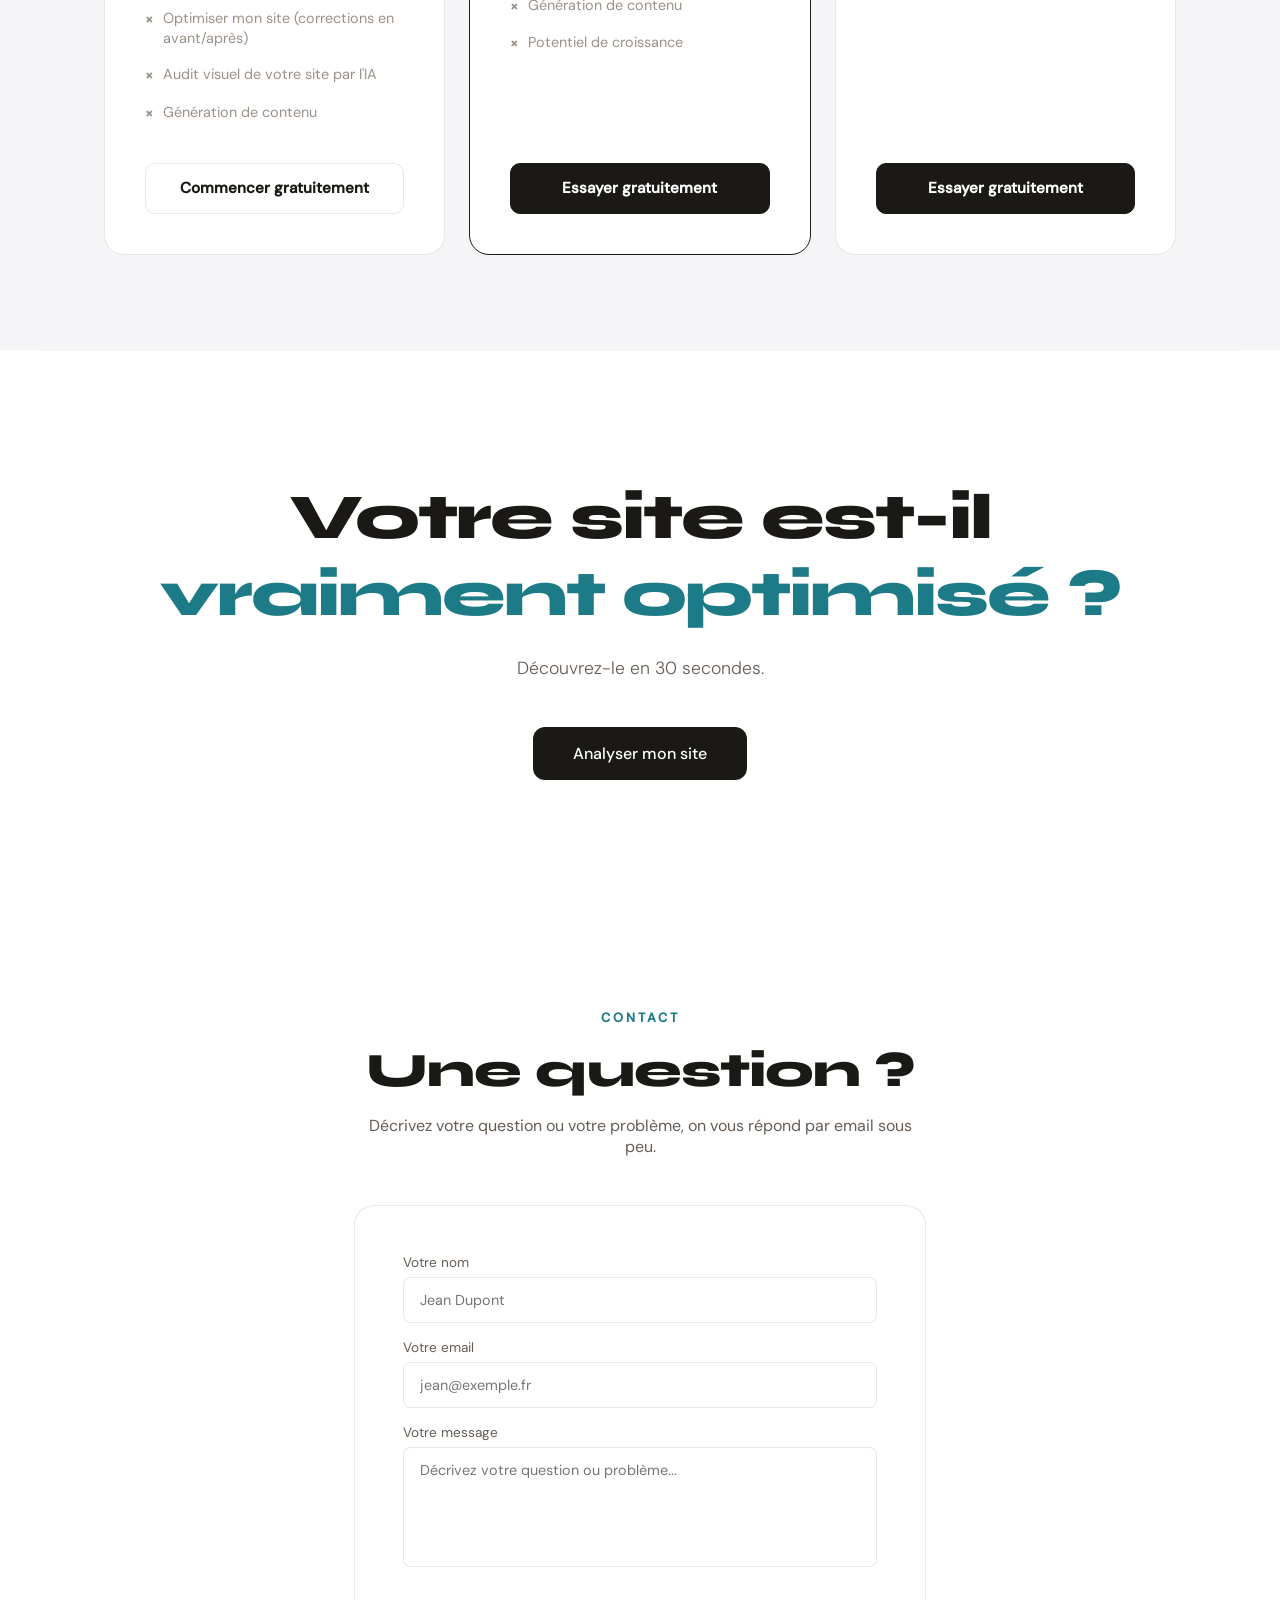
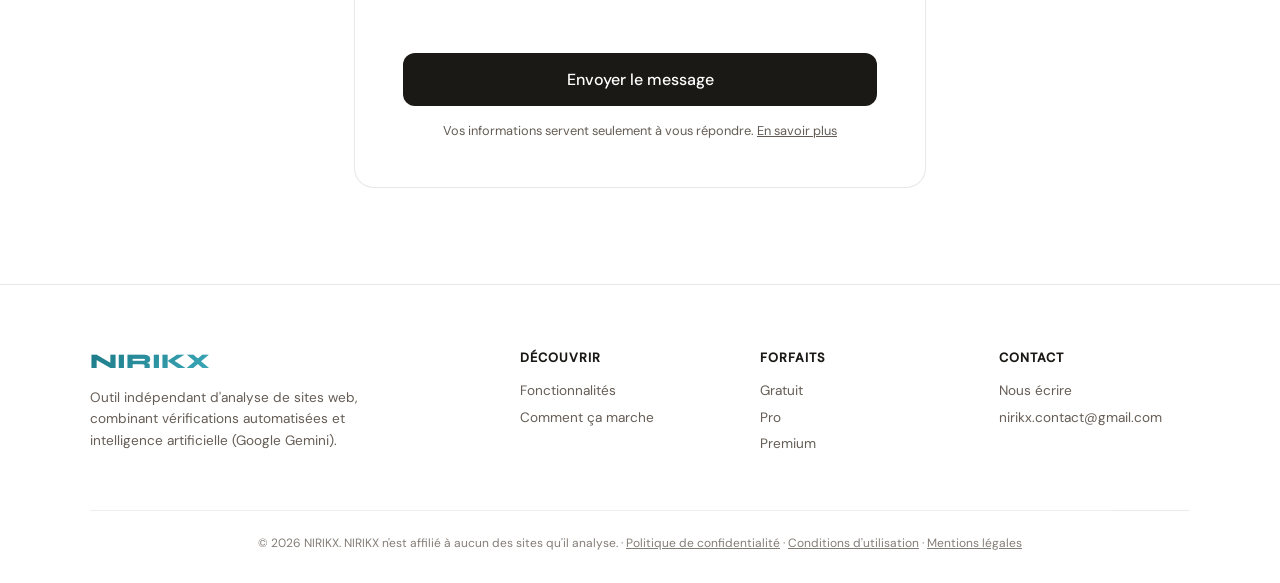
==== commit 07a0bd14: "Reword step 4 of 'Comment ça marche' Co-Authored-By: Claude Opus 5.5 <noreply@anthropic.com> Claude-" ====
--- a/index.html
+++ b/index.html
@@ -340,7 +340,7 @@
       <div class="step"><div class="step-number">01</div><div class="step-title">Entrez votre URL</div><div class="step-desc">Collez l'adresse de votre site et lancez l'analyse.</div></div>
       <div class="step"><div class="step-number">02</div><div class="step-title">NIRIKX visite votre site</div><div class="step-desc">Il vérifie les points importants en quelques secondes.</div></div>
       <div class="step"><div class="step-number">03</div><div class="step-title">Rapport clair</div><div class="step-desc">Score par catégorie et liste des problèmes expliqués simplement.</div></div>
-      <div class="step"><div class="step-number">04</div><div class="step-title">Propositions de corrections</div><div class="step-desc">NIRIKX vous dit quoi corriger en priorité, avec un avant/après.</div></div>
+      <div class="step"><div class="step-number">04</div><div class="step-title">Propositions de corrections</div><div class="step-desc">Les corrections les plus importantes d'abord, avec un avant/après pour bien voir la différence.</div></div>
     </div>
   </div>
 </section>
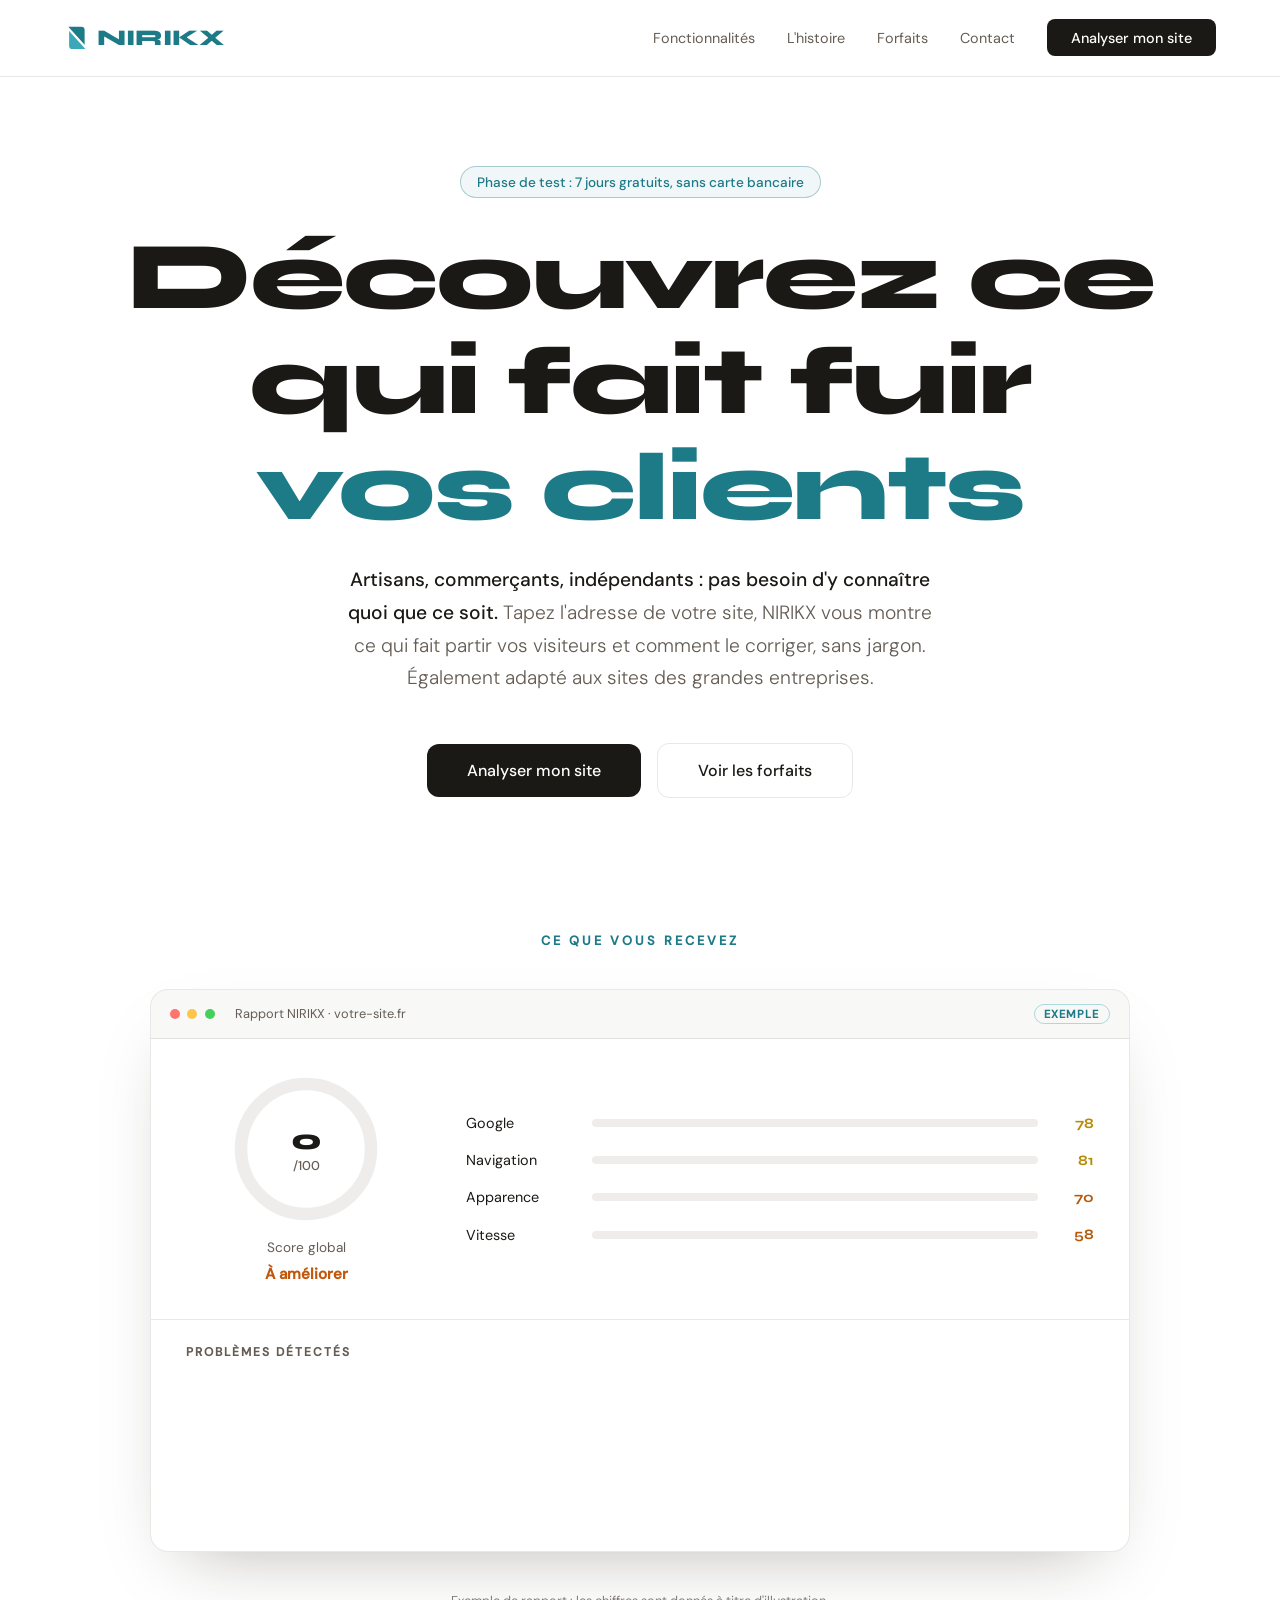
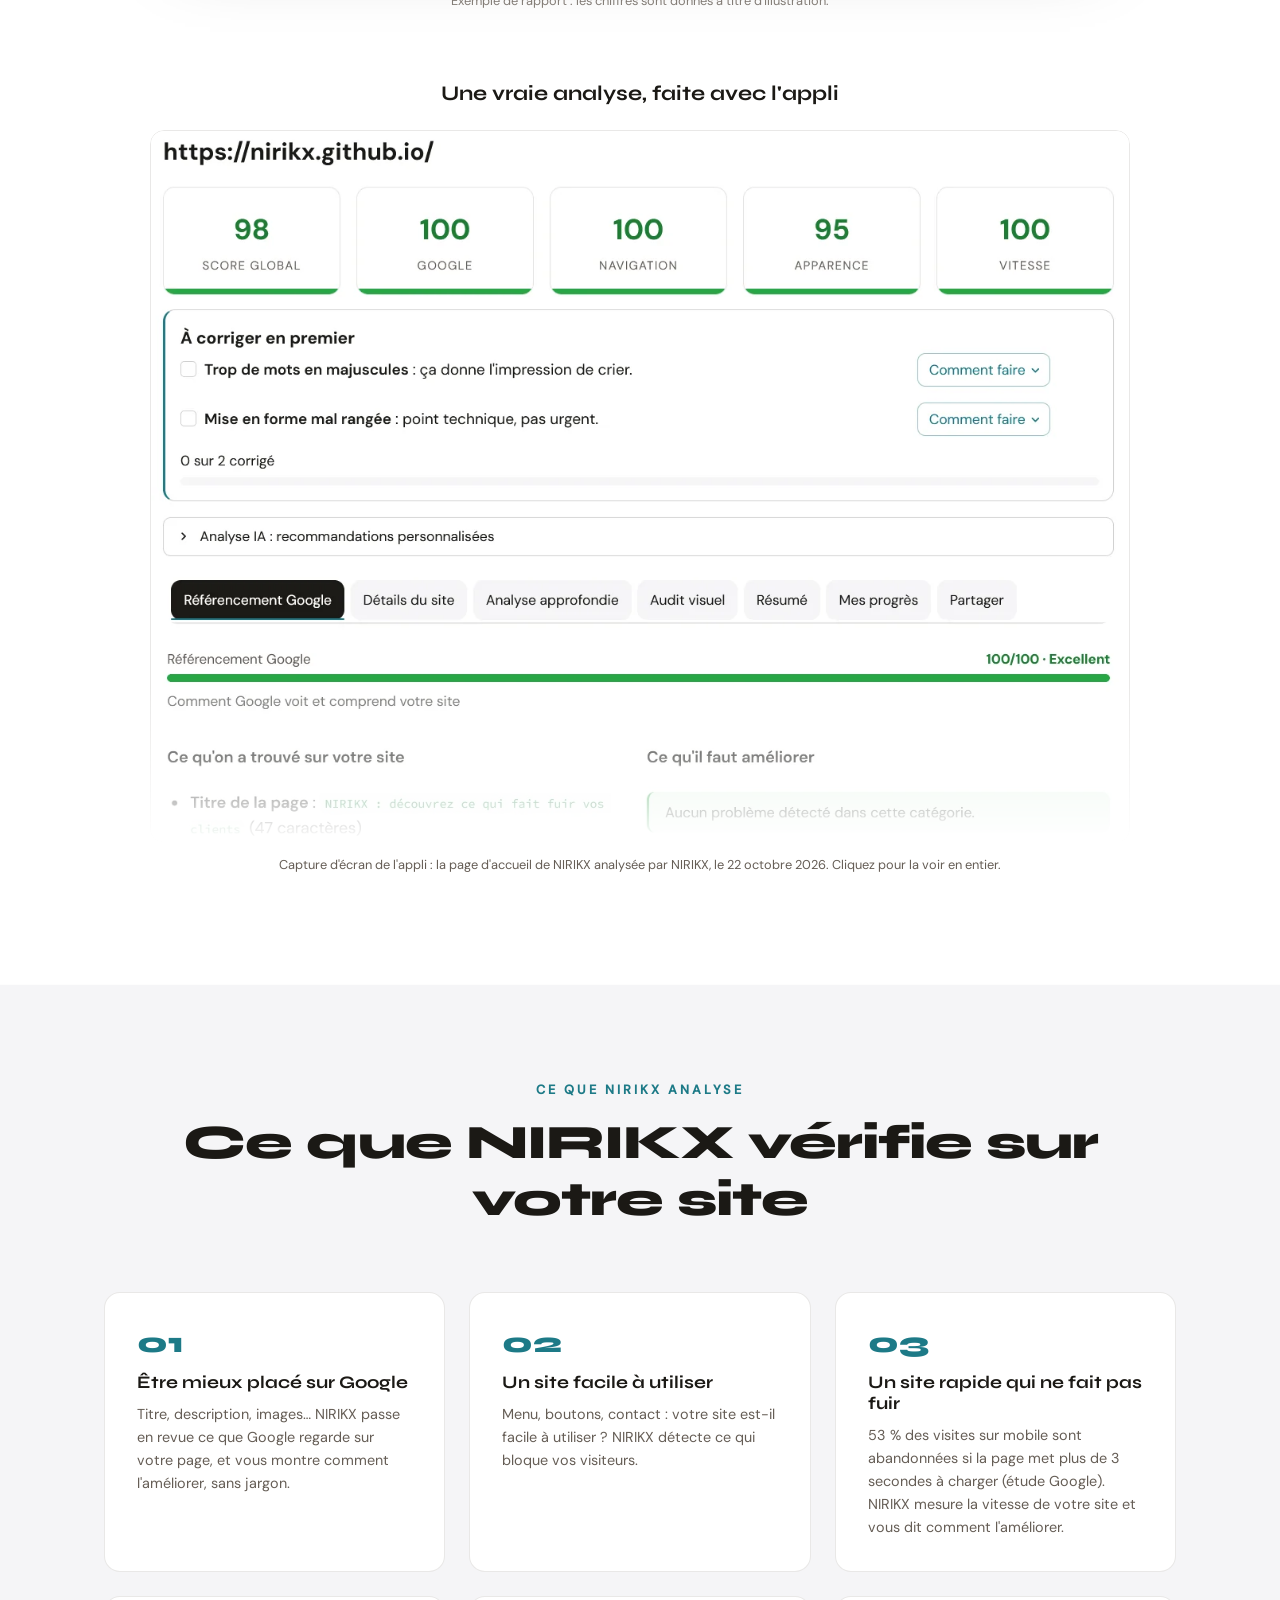
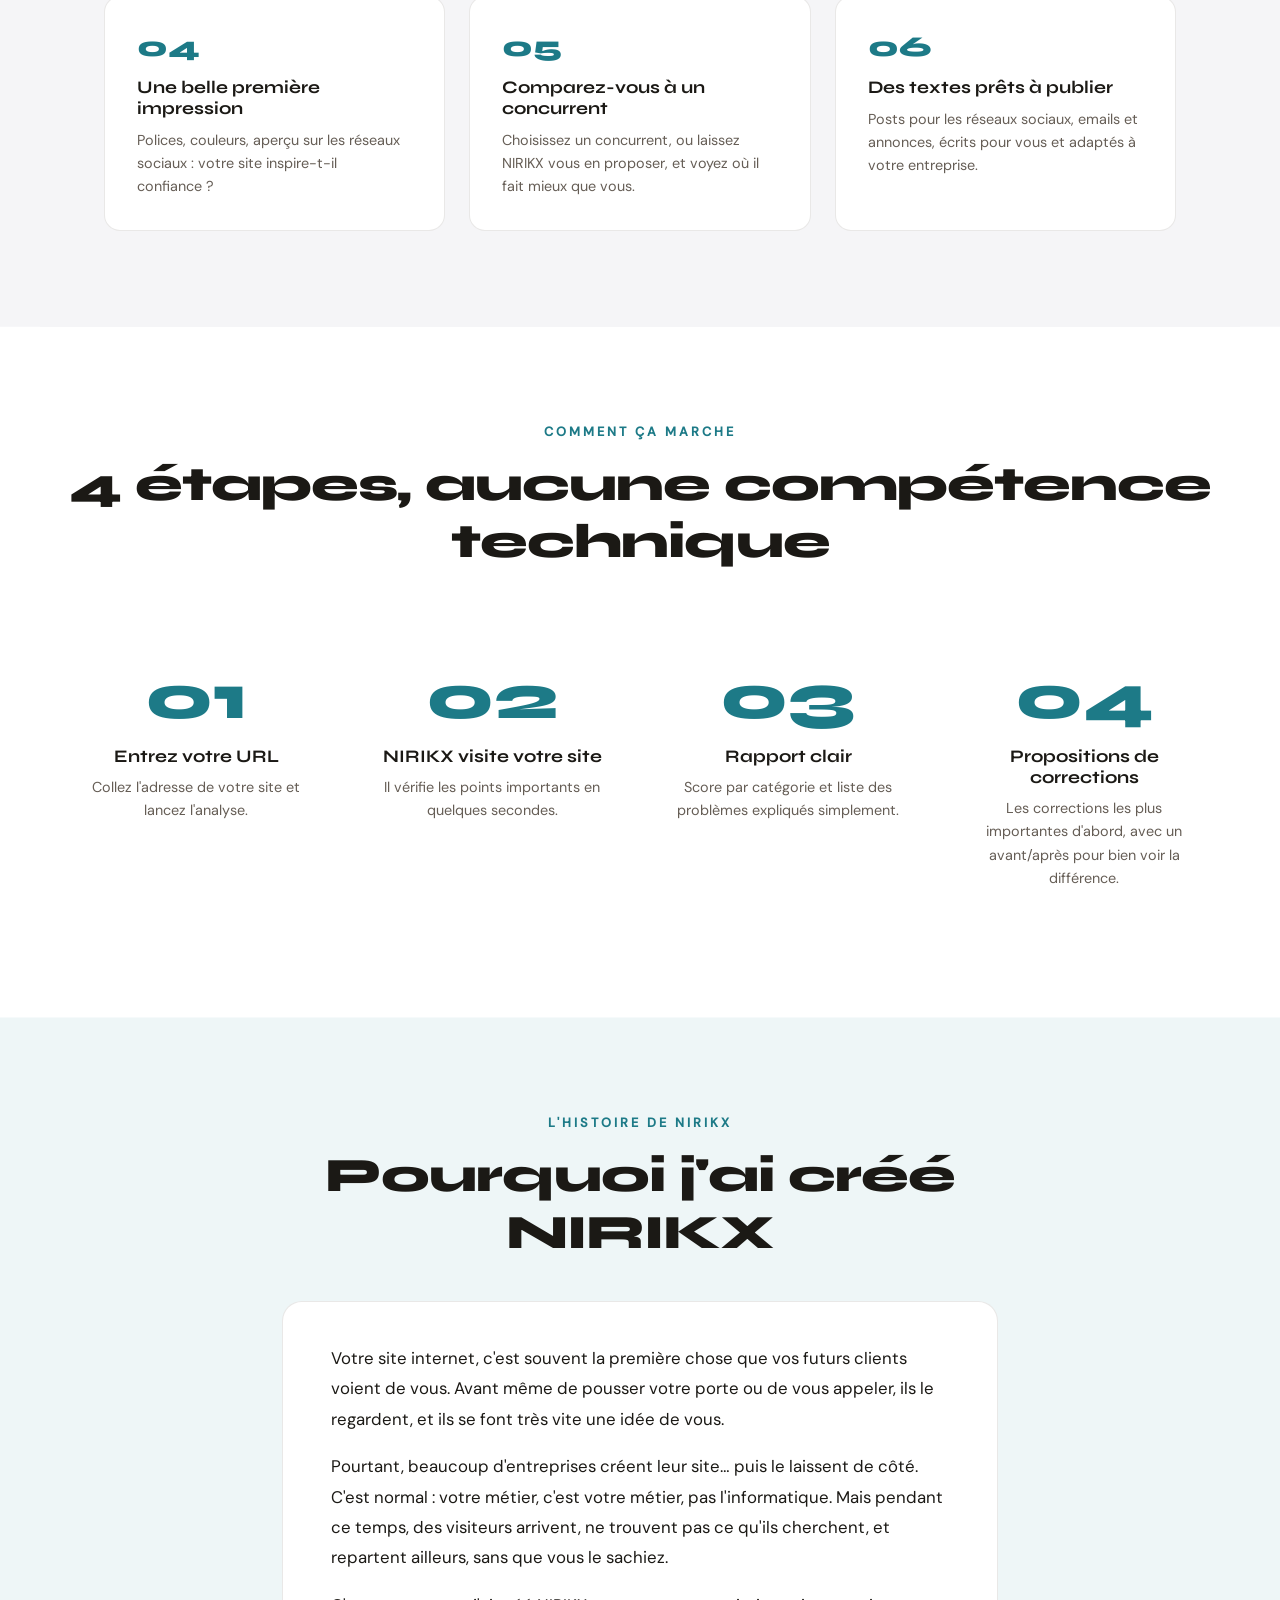
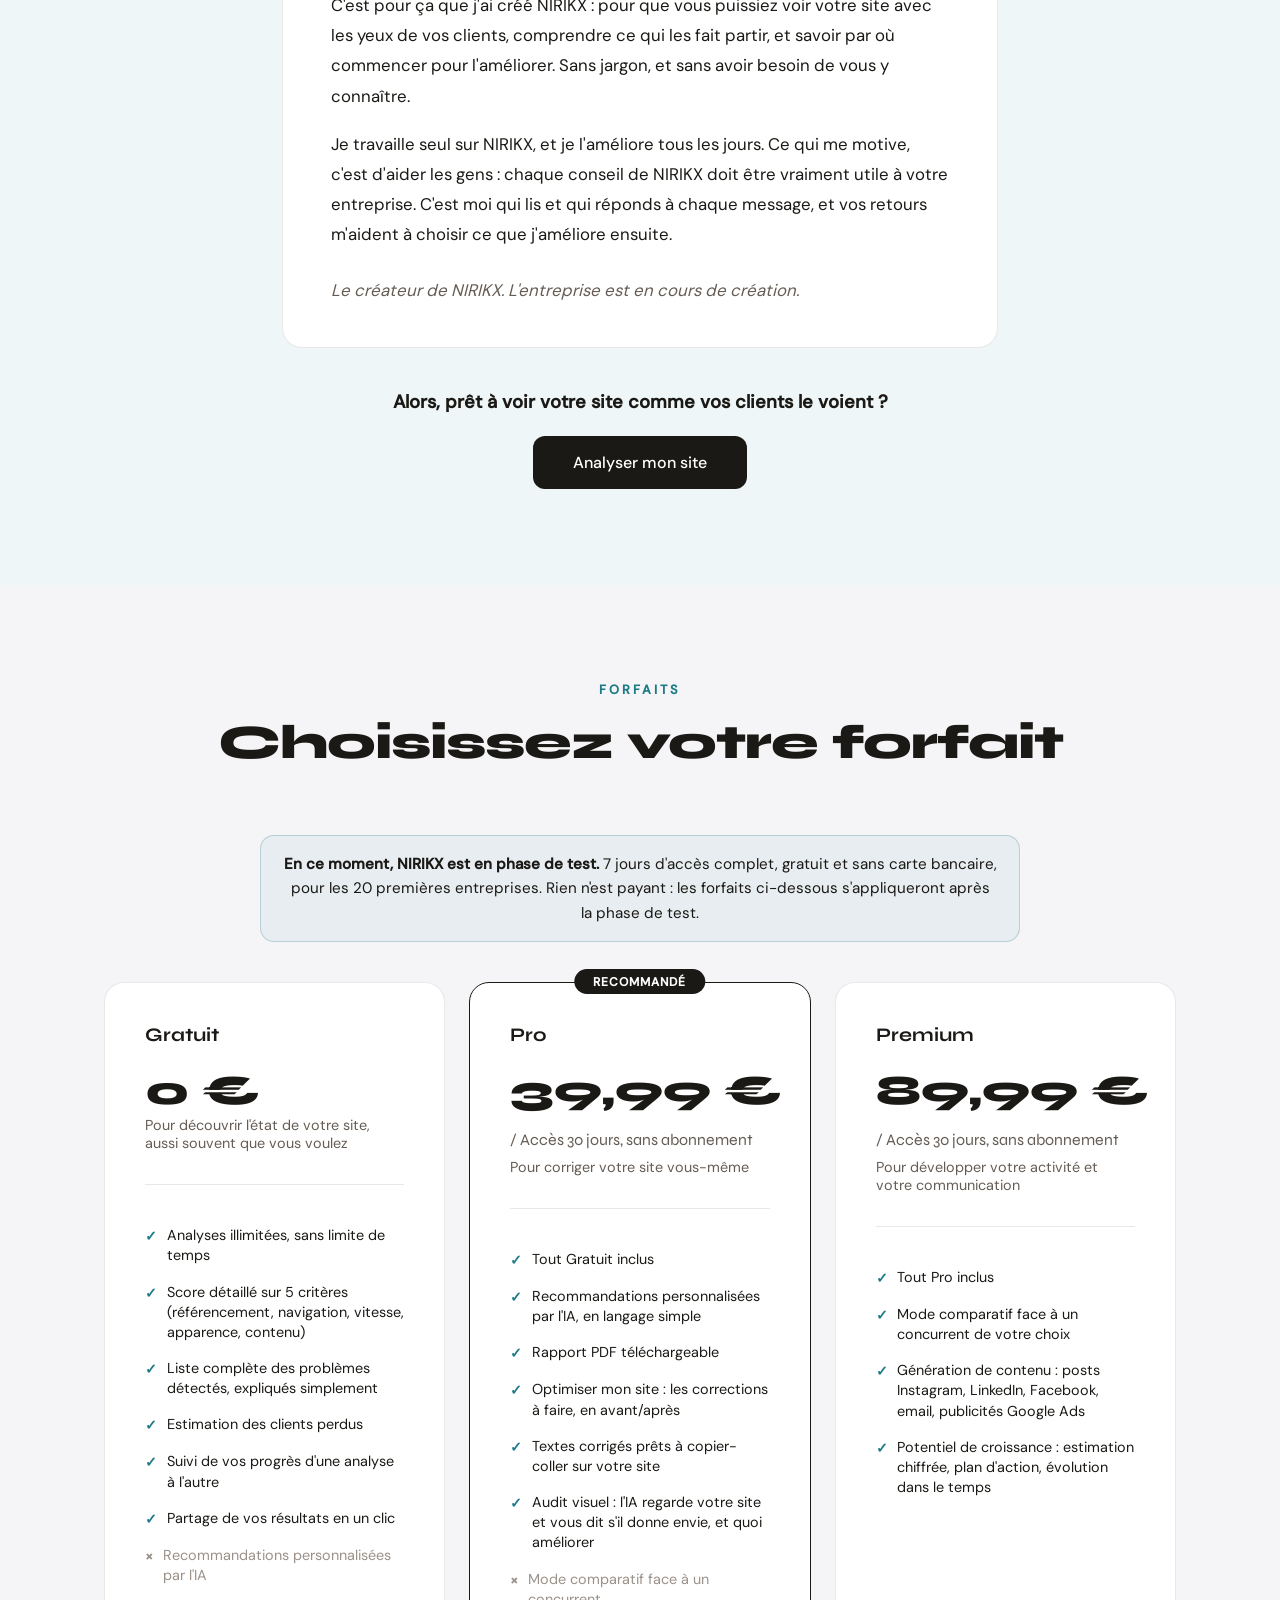
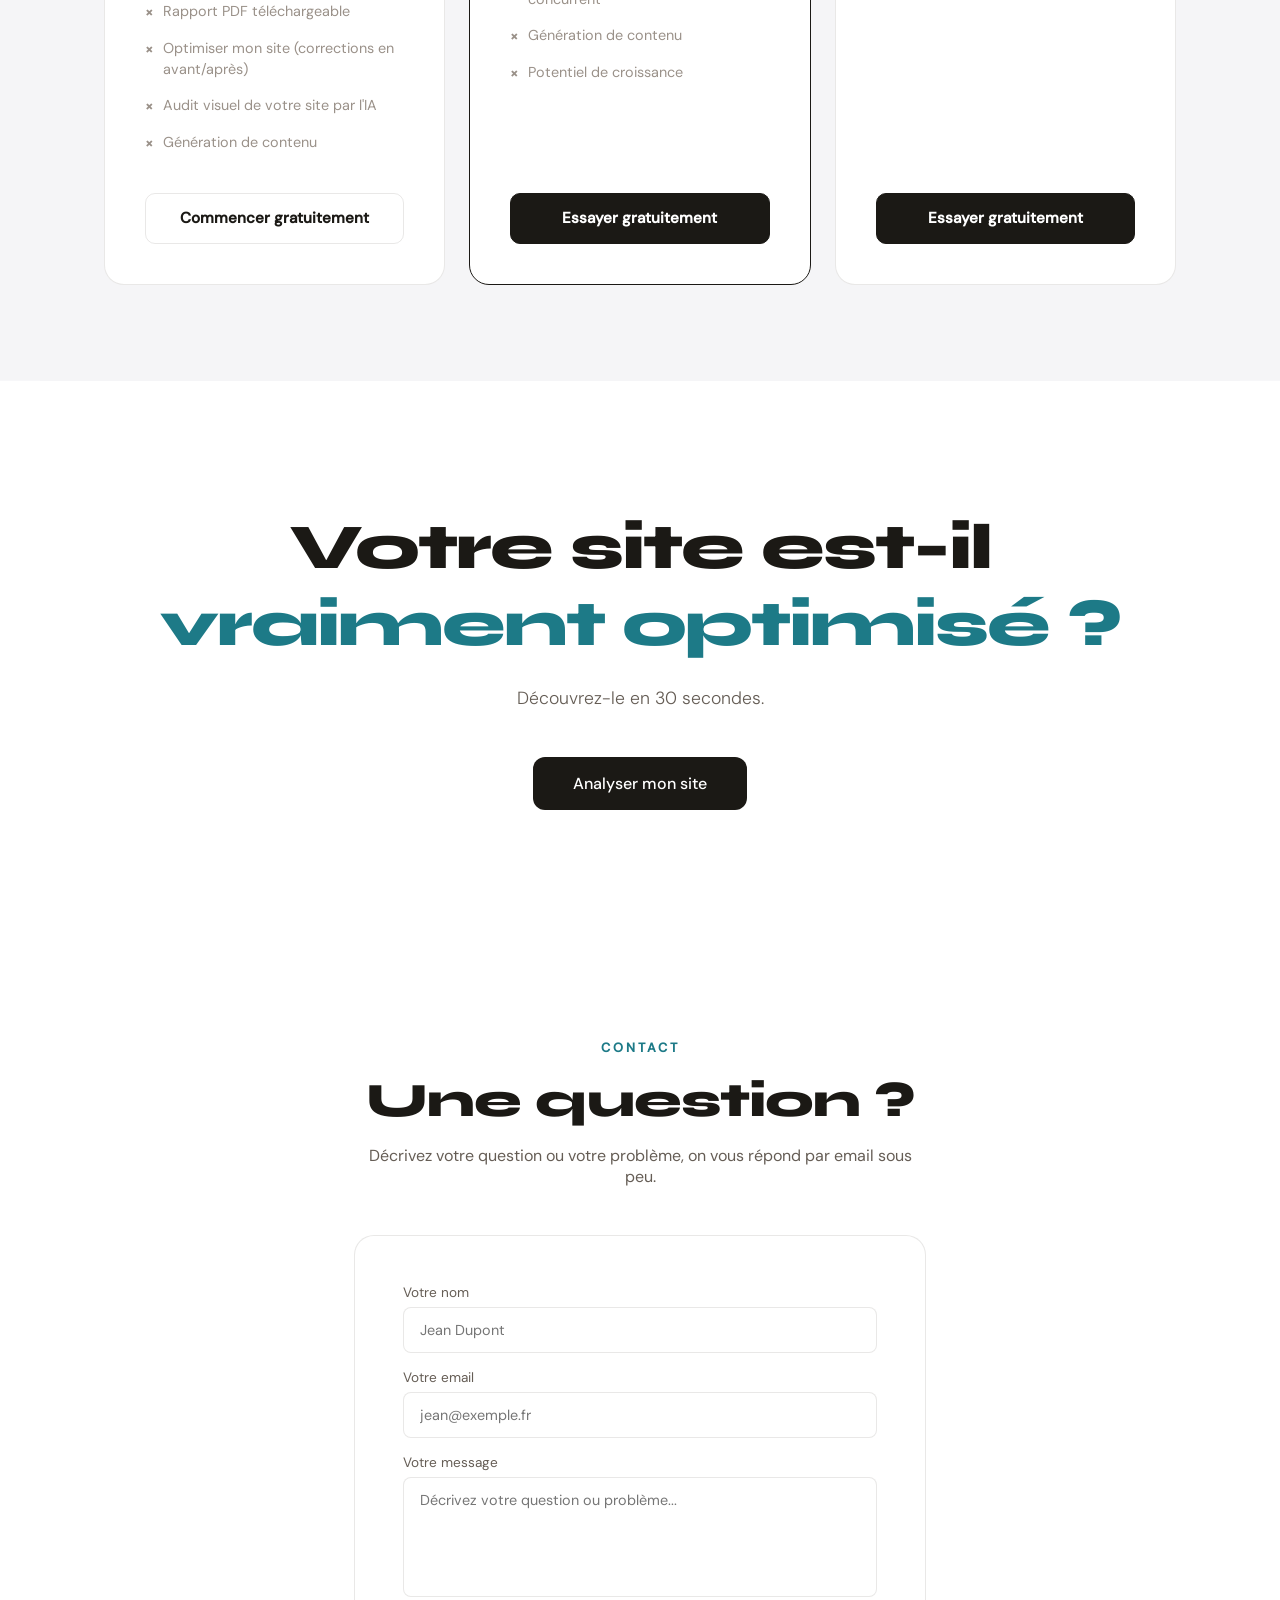
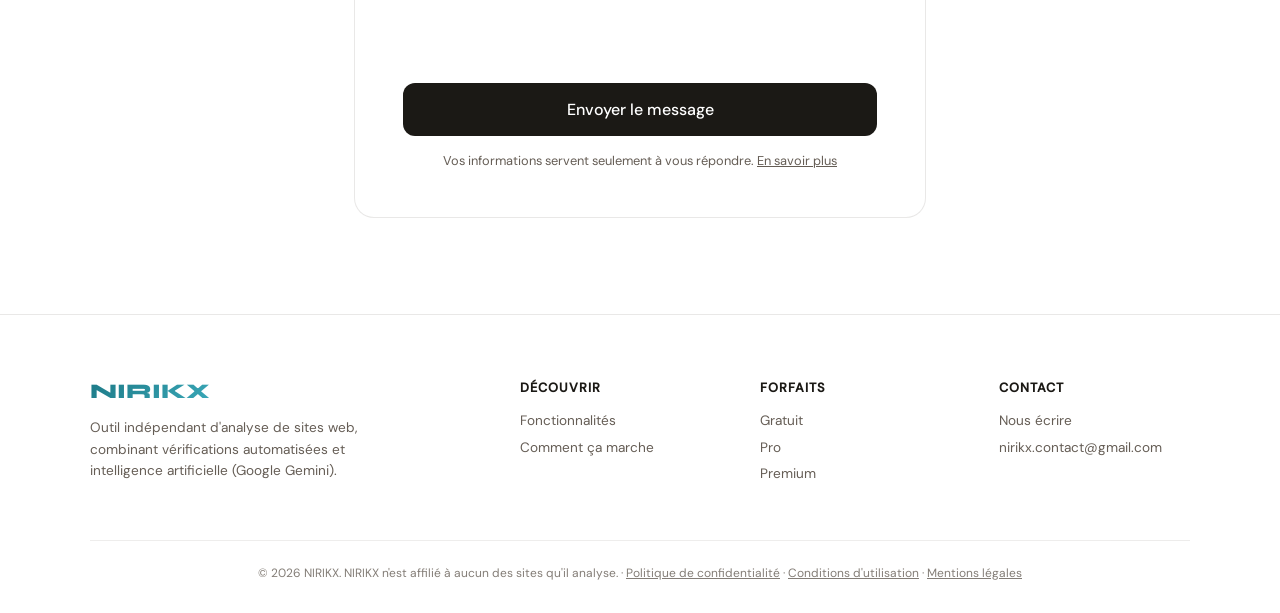
==== commit 51e05ce9: "Reword the last 'quoi corriger' in the story section Co-Authored-By: Claude Opus 5.5 <noreply@anthro" ====
--- a/index.html
+++ b/index.html
@@ -351,7 +351,7 @@
   <div class="pourquoi-carte">
     <p>Votre site internet, c'est souvent la première chose que vos futurs clients voient de vous. Avant même de pousser votre porte ou de vous appeler, ils le regardent, et ils se font très vite une idée de vous.</p>
     <p>Pourtant, beaucoup d'entreprises créent leur site… puis le laissent de côté. C'est normal : votre métier, c'est votre métier, pas l'informatique. Mais pendant ce temps, des visiteurs arrivent, ne trouvent pas ce qu'ils cherchent, et repartent ailleurs, sans que vous le sachiez.</p>
-    <p>C'est pour ça que j'ai créé NIRIKX : pour que vous puissiez voir votre site avec les yeux de vos clients, comprendre ce qui les fait partir, et savoir quoi corriger en priorité. Sans jargon, et sans avoir besoin de vous y connaître.</p>
+    <p>C'est pour ça que j'ai créé NIRIKX : pour que vous puissiez voir votre site avec les yeux de vos clients, comprendre ce qui les fait partir, et savoir par où commencer pour l'améliorer. Sans jargon, et sans avoir besoin de vous y connaître.</p>
     <p>Je travaille seul sur NIRIKX, et je l'améliore tous les jours. Ce qui me motive, c'est d'aider les gens : chaque conseil de NIRIKX doit être vraiment utile à votre entreprise. C'est moi qui lis et qui réponds à chaque message, et vos retours m'aident à choisir ce que j'améliore ensuite.</p>
     <p class="pourquoi-signature">Le créateur de NIRIKX. L'entreprise est en cours de création.</p>
   </div>
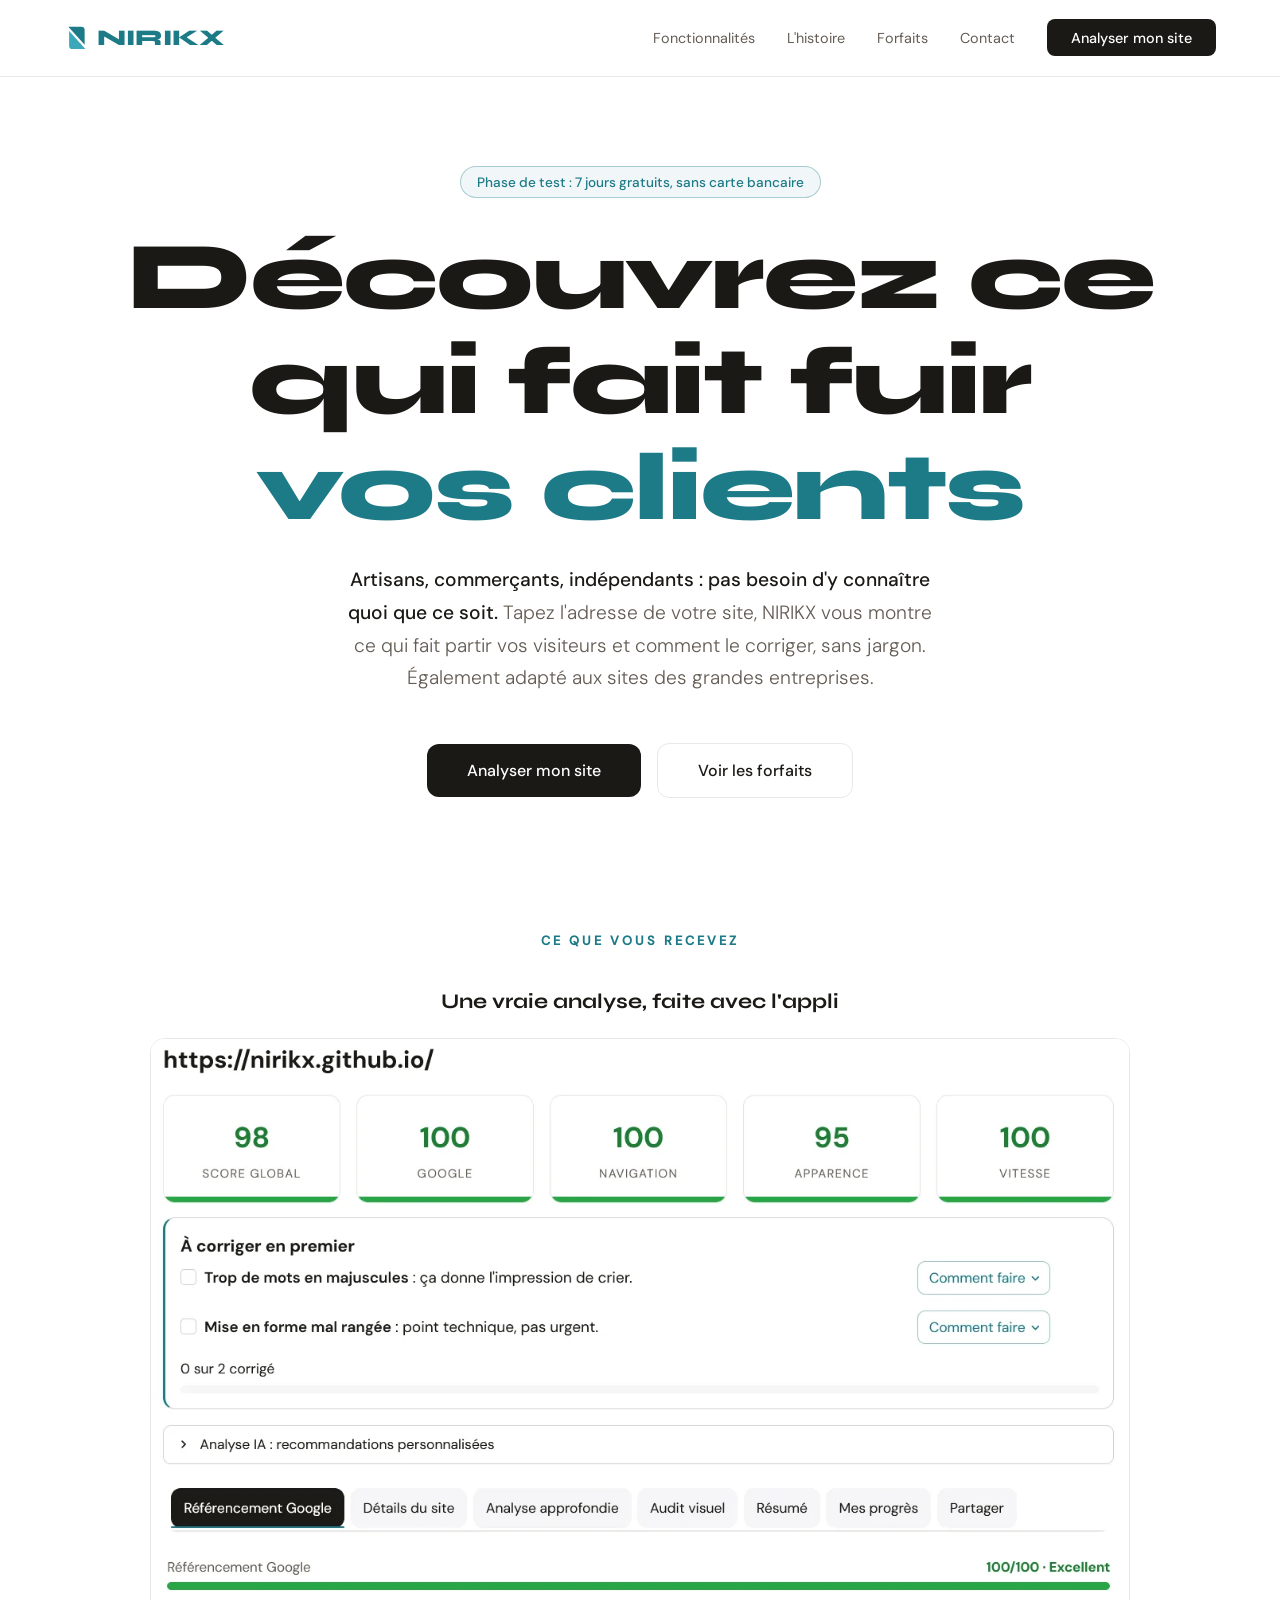
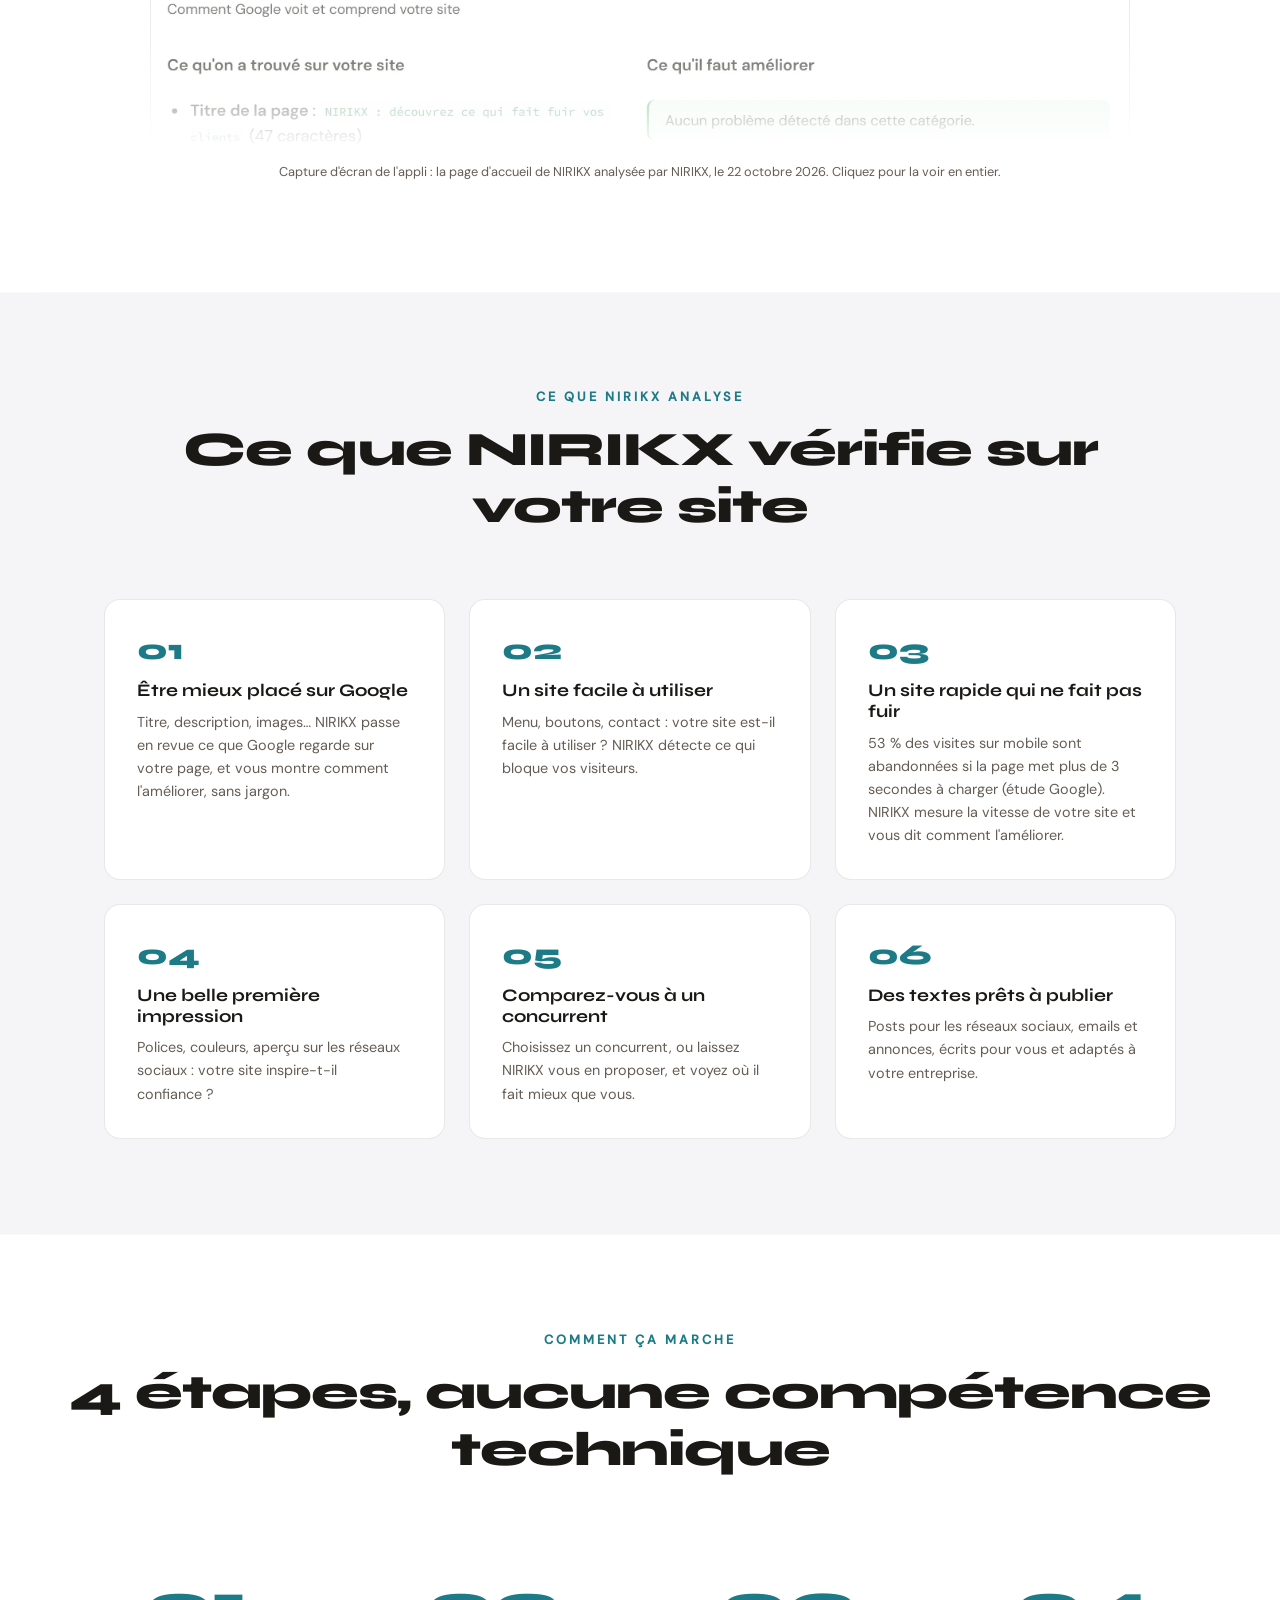
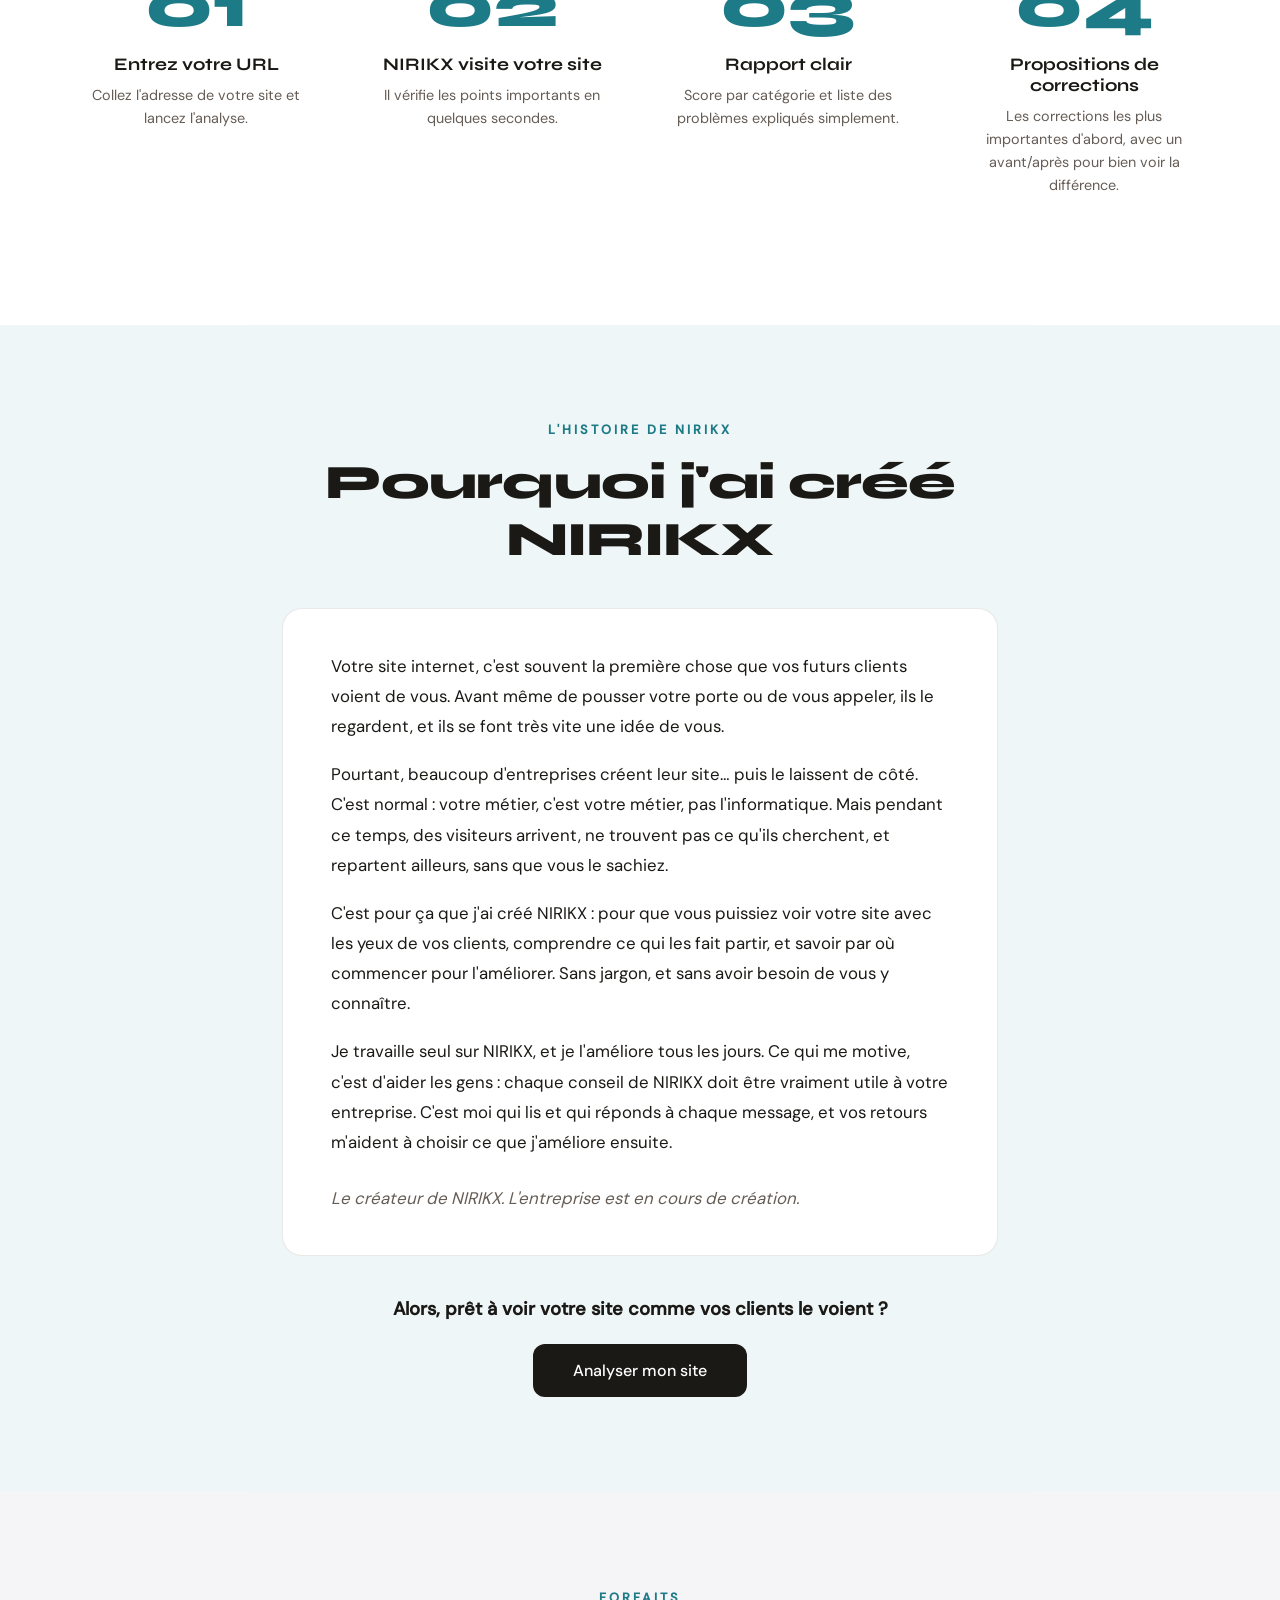
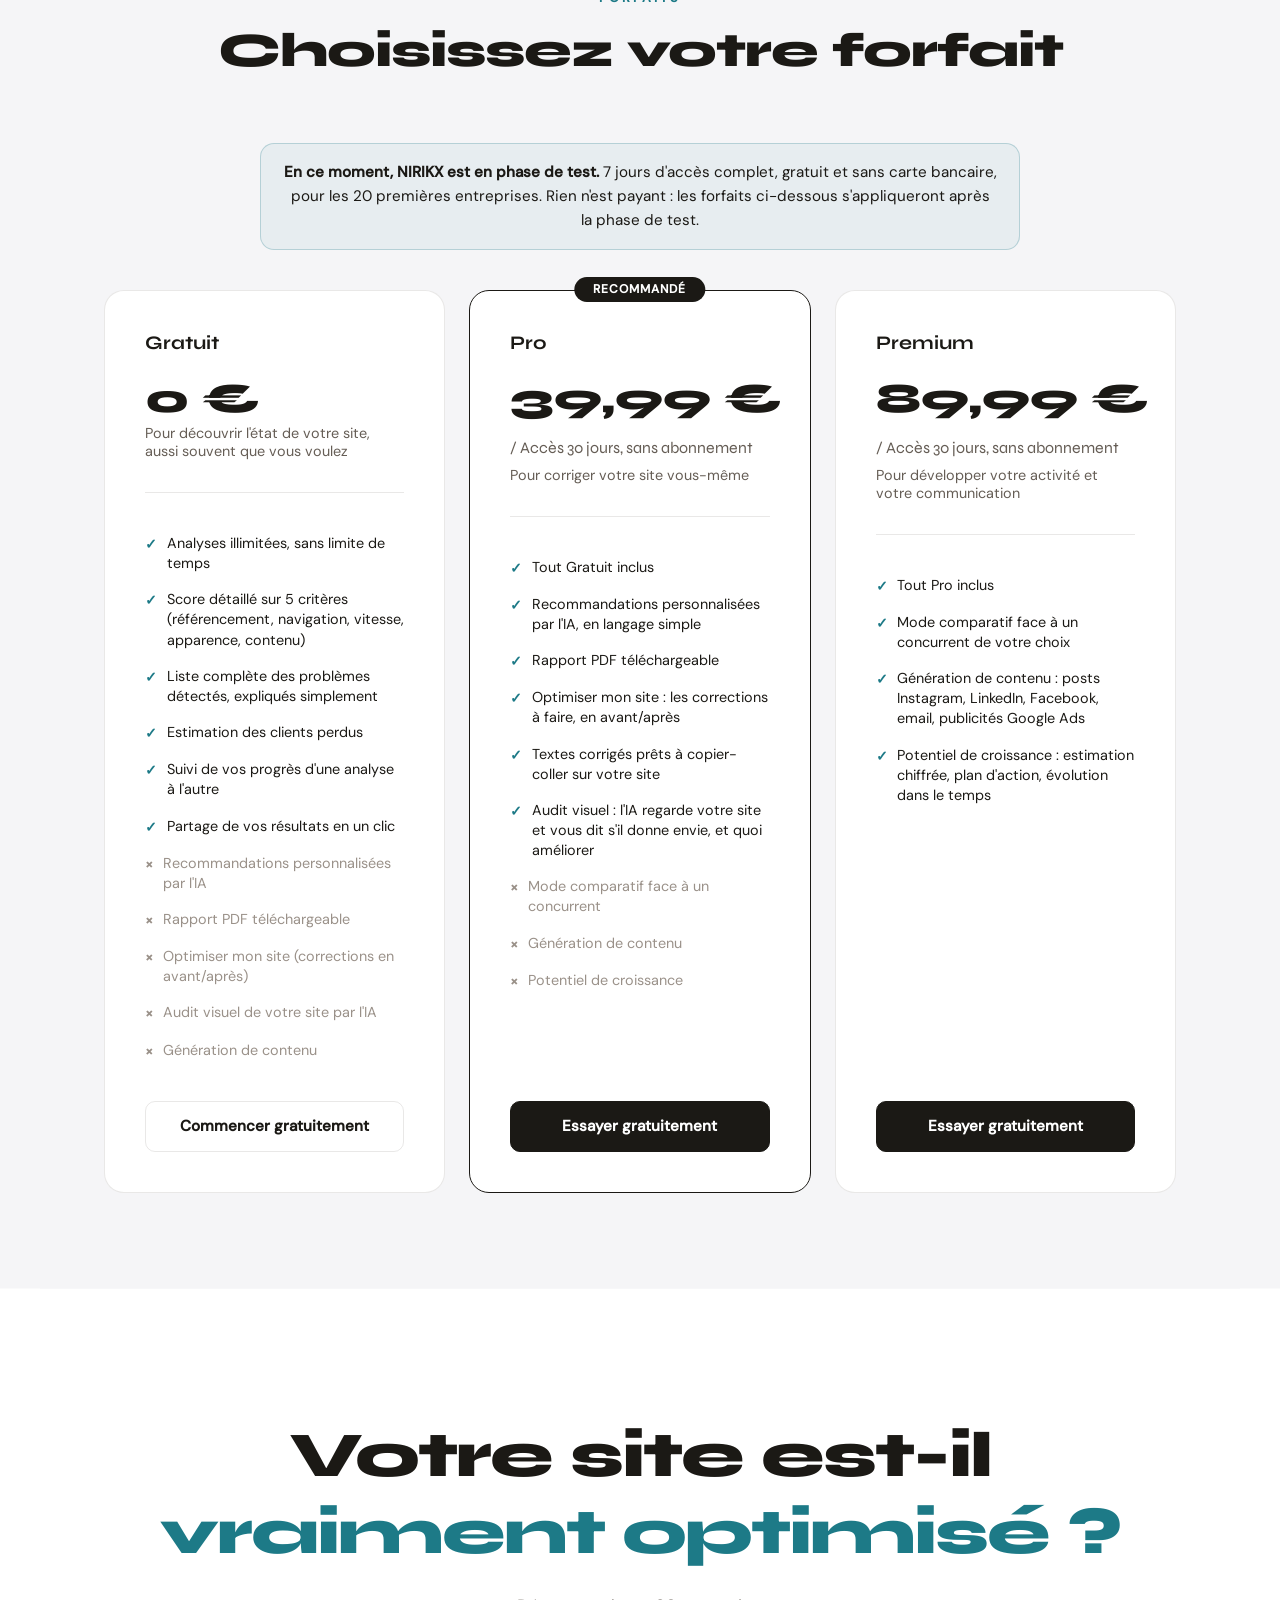
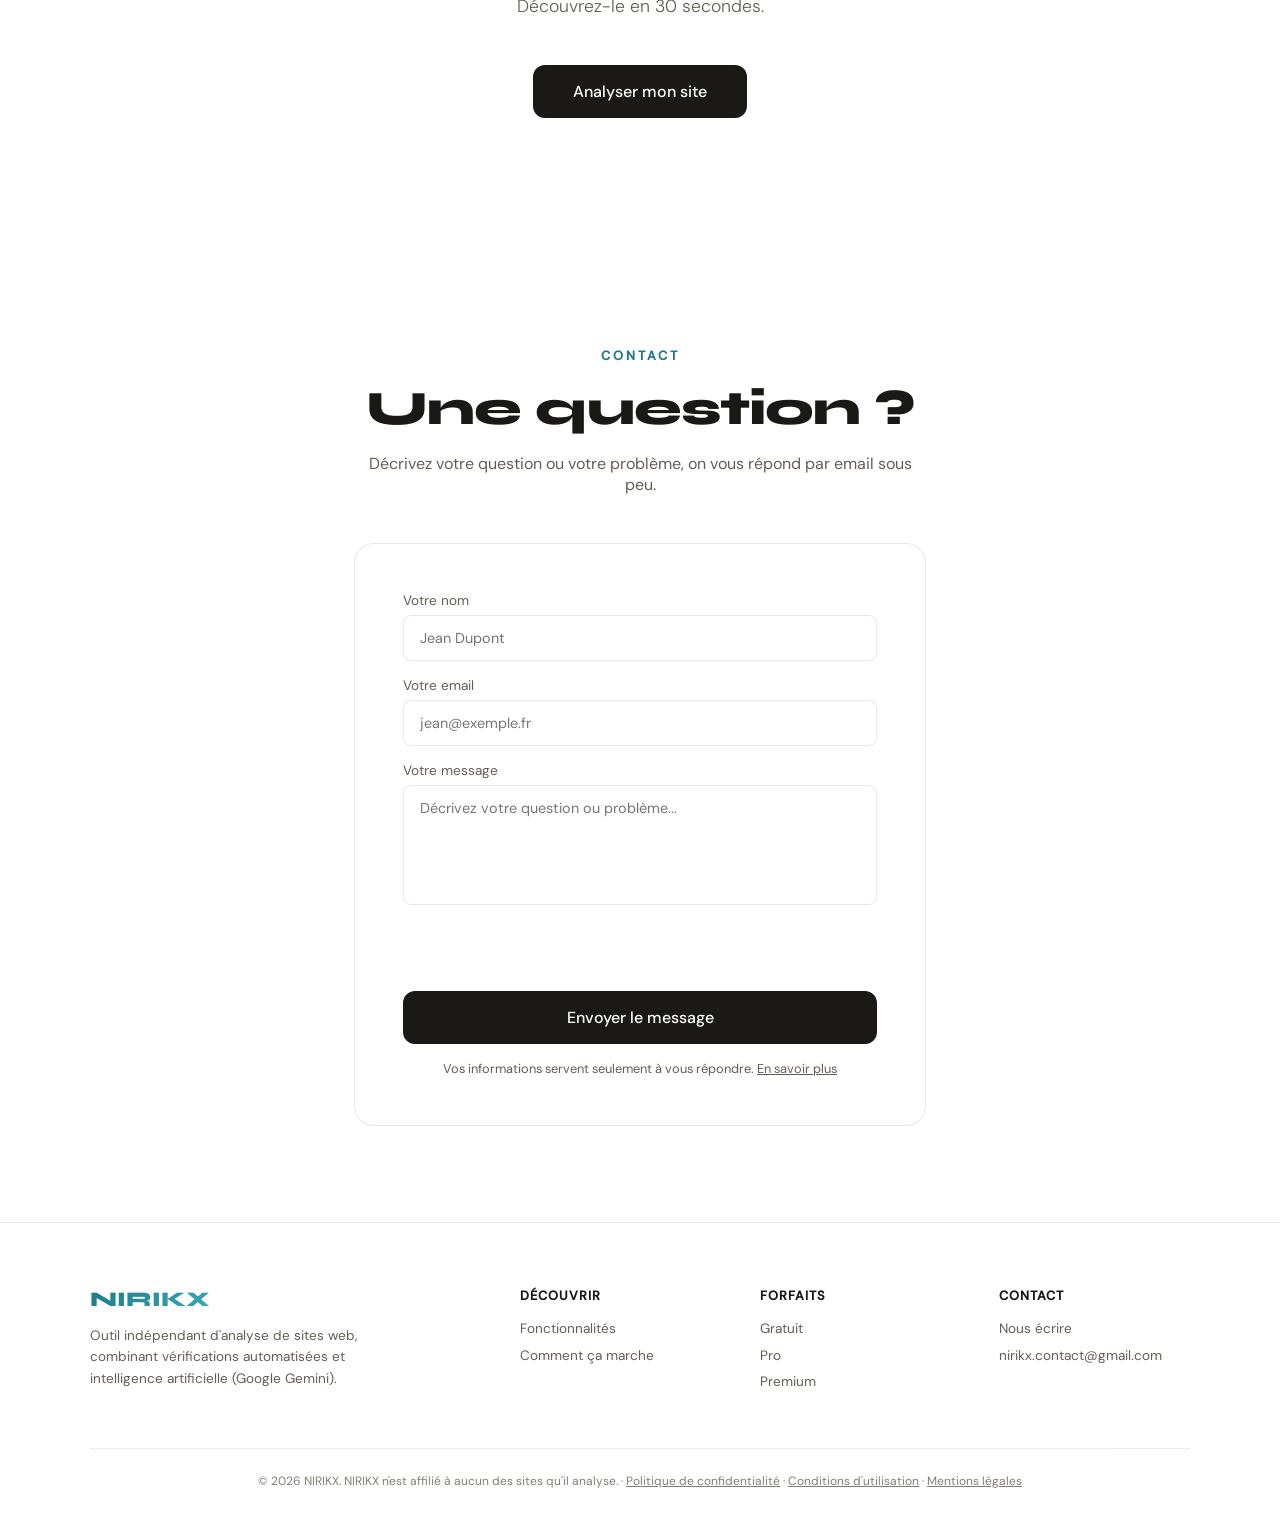
==== commit 7fffe2c0: "Keep only the real app capture under 'Ce que vous recevez' The animated sample report showed made-up" ====
--- a/index.html
+++ b/index.html
@@ -64,50 +64,12 @@
   .btn-secondary { background:transparent; color:var(--text); border:1px solid var(--border); padding:1rem 2.5rem; border-radius:12px; font-family:'DM Sans',sans-serif; font-weight:500; font-size:1rem; cursor:pointer; text-decoration:none; transition:all 0.2s; display:inline-block; }
   .btn-secondary:hover { border-color:var(--accent); color:var(--accent); }
 
-  /* ── RAPPORT 3D ── */
+  /* ── CE QUE VOUS RECEVEZ ── */
   .showcase { padding:2rem 2rem 7rem; position:relative; }
   .showcase-label { text-align:center; color:var(--accent); font-size:0.8rem; font-weight:600; letter-spacing:3px; text-transform:uppercase; margin-bottom:2.5rem; }
-  .showcase-stage { perspective:1400px; max-width:980px; margin:0 auto; }
-  .report-3d { position:relative; transform-origin:50% 30%; will-change:transform,opacity; background:#ffffff; border:1px solid var(--border); border-radius:18px; box-shadow:0 30px 70px -35px rgba(40,30,20,0.35); overflow:hidden; text-align:left; }
   /* "armed" = animation prete a jouer (pose par le script) : sans script, le rapport reste simplement visible. */
-  .report-3d.armed { opacity:0; transform:translateY(90px) rotateX(38deg) rotateY(-16deg) scale(0.85); }
-  .report-3d.armed.play { animation:report-enter 1.4s cubic-bezier(.2,.85,.25,1) forwards; }
-  @keyframes report-enter { 0%{opacity:0;transform:translateY(90px) rotateX(38deg) rotateY(-16deg) scale(0.85)} 50%{opacity:1} 100%{opacity:1;transform:translateY(0) rotateX(0) rotateY(0) scale(1)} }
-  .report-3d.resetting, .report-3d.resetting * { transition:none !important; animation:none !important; }
-  .report-bar { display:flex; align-items:center; gap:0.45rem; padding:0.85rem 1.2rem; border-bottom:1px solid var(--border); background:rgba(40,30,20,0.03); }
-  .report-dot { width:10px; height:10px; border-radius:50%; opacity:0.85; }
-  .report-dot:nth-child(1) { background:#ff5f57; } .report-dot:nth-child(2) { background:#febc2e; } .report-dot:nth-child(3) { background:#28c840; }
-  .report-url { margin-left:0.8rem; color:var(--muted); font-size:0.8rem; white-space:nowrap; overflow:hidden; text-overflow:ellipsis; }
-  .report-tag { margin-left:auto; font-size:0.7rem; font-weight:600; letter-spacing:1px; text-transform:uppercase; color:var(--accent); border:1px solid rgba(58,168,184,0.4); border-radius:999px; padding:0.15rem 0.6rem; flex-shrink:0; }
-  .report-body { display:grid; grid-template-columns:240px 1fr; gap:2.5rem; padding:2.2rem; align-items:center; }
-  .report-main { display:flex; flex-direction:column; align-items:center; gap:0.5rem; }
-  .report-ring { position:relative; width:150px; height:150px; margin-bottom:0.4rem; }
-  .report-ring svg { width:100%; height:100%; transform:rotate(-90deg); }
-  .ring-bg { fill:none; stroke:rgba(40,30,20,0.08); stroke-width:10; }
-  .ring-fg { fill:none; stroke:#fd7e14; stroke-width:10; stroke-linecap:round; stroke-dasharray:326.73; stroke-dashoffset:326.73; transition:stroke-dashoffset 1.6s cubic-bezier(.22,1,.36,1); }
-  .report-3d.filled .ring-fg, .report-3d:not(.armed) .ring-fg { stroke-dashoffset:91.48; }
-  .ring-value { position:absolute; inset:0; display:flex; flex-direction:column; align-items:center; justify-content:center; font-family:'Syne',sans-serif; font-weight:800; font-size:1.8rem; line-height:1; color:var(--text); }
-  .ring-value small { font-family:'DM Sans',sans-serif; font-size:0.8rem; color:var(--muted); font-weight:500; margin-top:0.3rem; }
-  .report-main-label { color:var(--muted); font-size:0.85rem; }
-  .report-main-status { color:#c2570c; font-weight:700; font-size:0.95rem; }
-  .report-metrics { display:grid; gap:1.2rem; }
-  .metric { display:grid; grid-template-columns:110px 1fr 40px; align-items:center; gap:1rem; font-size:0.9rem; }
-  .metric span { color:var(--text); }
-  .metric i { display:block; height:8px; border-radius:999px; background:rgba(40,30,20,0.08); overflow:hidden; }
-  .metric em { display:block; height:100%; border-radius:999px; background:var(--c); transform:scaleX(0); transform-origin:left; transition:transform 1.4s cubic-bezier(.22,1,.36,1); }
-  .report-3d.filled .metric em, .report-3d:not(.armed) .metric em { transform:scaleX(var(--v)); }
-  .metric:nth-child(2) em { transition-delay:0.12s; } .metric:nth-child(3) em { transition-delay:0.24s; } .metric:nth-child(4) em { transition-delay:0.36s; }
-  .metric b { text-align:right; font-family:'Syne',sans-serif; font-weight:700; color:color-mix(in srgb, var(--c) 72%, black); }
-  .report-issues { border-top:1px solid var(--border); padding:1.5rem 2.2rem 2rem; }
-  .report-issues-title { font-size:0.75rem; font-weight:600; letter-spacing:2px; text-transform:uppercase; color:var(--muted); margin-bottom:0.9rem; }
-  .issue { display:flex; align-items:center; gap:0.8rem; padding:0.7rem 0.9rem; border-radius:10px; background:rgba(40,30,20,0.03); border:1px solid var(--border); font-size:0.9rem; margin-bottom:0.5rem; opacity:0; transform:translateY(8px); transition:opacity 0.5s ease, transform 0.5s ease; }
-  .issue.show, .report-3d:not(.armed) .issue { opacity:1; transform:none; }
-  .issue-dot { width:8px; height:8px; border-radius:50%; flex-shrink:0; }
-  .issue-cat { margin-left:auto; color:var(--muted); font-size:0.75rem; opacity:0; transition:opacity 0.4s ease; }
-  .issue.typed .issue-cat, .report-3d:not(.armed) .issue-cat { opacity:1; }
-  .showcase-caption { text-align:center; color:var(--muted); font-size:0.8rem; margin-top:2.5rem; opacity:0.8; }
   /* Vraie capture de l'appli, sous l'exemple anime. Le bas s'efface : la page continue dans l'appli. */
-  .vraie-analyse { max-width:980px; margin:4.5rem auto 0; text-align:center; }
+  .vraie-analyse { max-width:980px; margin:0 auto; text-align:center; }
   .vraie-analyse-titre { font-family:'Syne',sans-serif; font-weight:700; font-size:1.3rem; margin-bottom:1.5rem; }
   .vraie-analyse img { display:block; width:100%; height:auto; border:1px solid var(--border); border-radius:14px; -webkit-mask-image:linear-gradient(to bottom,#000 78%,transparent); mask-image:linear-gradient(to bottom,#000 78%,transparent); }
   .vraie-analyse figcaption { color:var(--muted); font-size:0.8rem; margin-top:0.8rem; }
@@ -200,11 +162,6 @@
   .ni-outline.show { opacity:1; }
   .ni-fill.show { opacity:1; }
 
-  @media (prefers-reduced-motion: reduce) {
-    .report-3d { transform:none; opacity:1; }
-    .report-3d, .report-3d * { transition:none !important; animation:none !important; }
-  }
-
   @media(max-width:768px) {
     nav { padding:1rem 1.5rem; }
     /* Telephone : les liens passent dans un menu qui s'ouvre avec le bouton ☰. */
@@ -225,11 +182,6 @@
     .how { padding:4rem 1.5rem; }
     .cta-section { padding:4rem 1.5rem; }
     .showcase { padding:1rem 1rem 4rem; }
-    .report-body { grid-template-columns:1fr; gap:1.8rem; padding:1.5rem; }
-    .metric { grid-template-columns:90px 1fr 32px; gap:0.7rem; font-size:0.85rem; }
-    .report-issues { padding:1.2rem 1.5rem 1.5rem; }
-    .issue-cat { display:none; }
-    .report-url { font-size:0.7rem; }
     footer { padding:3rem 1.5rem 1.5rem; }
     .footer-cols { grid-template-columns:1fr 1fr; gap:2rem; }
     .footer-brand, .footer-contact { grid-column:1 / -1; }
@@ -273,43 +225,11 @@
   </div>
 </section>
 
-<section class="showcase" aria-label="Exemple de rapport NIRIKX">
+<section class="showcase" aria-label="Exemple d'analyse NIRIKX">
   <div class="showcase-label">Ce que vous recevez</div>
-  <div class="showcase-stage">
-    <div class="report-3d" id="report-3d">
-      <div class="report-bar">
-        <span class="report-dot"></span><span class="report-dot"></span><span class="report-dot"></span>
-        <span class="report-url">Rapport NIRIKX · votre-site.fr</span>
-        <span class="report-tag">Exemple</span>
-      </div>
-      <div class="report-body">
-        <div class="report-main">
-          <div class="report-ring">
-            <svg viewBox="0 0 120 120" aria-hidden="true"><circle class="ring-bg" cx="60" cy="60" r="52"/><circle class="ring-fg" cx="60" cy="60" r="52"/></svg>
-            <div class="ring-value"><span class="report-count" data-to="72">72</span><small>/100</small></div>
-          </div>
-          <div class="report-main-label">Score global</div>
-          <div class="report-main-status">À améliorer</div>
-        </div>
-        <div class="report-metrics">
-          <div class="metric" style="--v:0.78;--c:#ffc107"><span>Google</span><i><em></em></i><b>78</b></div>
-          <div class="metric" style="--v:0.81;--c:#ffc107"><span>Navigation</span><i><em></em></i><b>81</b></div>
-          <div class="metric" style="--v:0.70;--c:#fd7e14"><span>Apparence</span><i><em></em></i><b>70</b></div>
-          <div class="metric" style="--v:0.58;--c:#fd7e14"><span>Vitesse</span><i><em></em></i><b>58</b></div>
-        </div>
-      </div>
-      <div class="report-issues">
-        <div class="report-issues-title">Problèmes détectés</div>
-        <div class="issue"><span class="issue-dot" style="background:#dc3545"></span><span class="issue-text">Site trop lent (4,2 secondes)</span><span class="issue-cat">Vitesse</span></div>
-        <div class="issue"><span class="issue-dot" style="background:#fd7e14"></span><span class="issue-text">Description Google manquante</span><span class="issue-cat">Google</span></div>
-        <div class="issue"><span class="issue-dot" style="background:#ffc107"></span><span class="issue-text">3 photos sans description</span><span class="issue-cat">Apparence</span></div>
-      </div>
-    </div>
-  </div>
-  <p class="showcase-caption">Exemple de rapport : les chiffres sont donnés à titre d'illustration.</p>
   <figure class="vraie-analyse">
     <h3 class="vraie-analyse-titre">Une vraie analyse, faite avec l'appli</h3>
-    <a href="vraie-analyse-complete.webp" id="ouvrir-zoom" title="Voir toute l'analyse en grand"><img src="vraie-analyse.webp?v=2" width="1229" height="893" loading="lazy" alt="Capture d'écran de l'appli NIRIKX : analyse de nirikx.github.io, score global de 98 sur 100, les points à corriger en premier et l'onglet Référencement Google."></a>
+    <a href="vraie-analyse-complete.webp" id="ouvrir-zoom" title="Voir toute l'analyse en grand"><img src="vraie-analyse.webp?v=2" width="1229" height="893" alt="Capture d'écran de l'appli NIRIKX : analyse de nirikx.github.io, score global de 98 sur 100, les points à corriger en premier et l'onglet Référencement Google."></a>
     <figcaption>Capture d'écran de l'appli : la page d'accueil de NIRIKX analysée par NIRIKX, le 22 octobre 2026. Cliquez pour la voir en entier.</figcaption>
   </figure>
   <dialog class="zoom-analyse" id="zoom-analyse" aria-label="Capture d'écran en grand">
@@ -678,92 +598,6 @@
   })();
 </script>
 <script>
-  (function () {
-    const reduce = window.matchMedia('(prefers-reduced-motion: reduce)').matches;
-
-    // Rapport 3D : quand il apparait, il arrive en pivotant, le score monte, les jauges
-    // se remplissent, puis les problemes s'ecrivent. La sequence se rejoue a chaque
-    // fois qu'il revient a l'ecran.
-    const report = document.getElementById('report-3d');
-    if (report && !reduce) {
-      const stage = report.parentElement;
-      const counter = report.querySelector('.report-count');
-      const issues = Array.from(report.querySelectorAll('.issue')).map(el => {
-        const text = el.querySelector('.issue-text');
-        return { el, text, full: text.textContent };
-      });
-      // Chaque lecture recoit un numero : une lecture interrompue (rapport sorti de l'ecran) s'arrete d'elle-meme.
-      let run = 0, playing = false;
-      const wait = ms => new Promise(resolve => setTimeout(resolve, ms));
-
-      const reset = () => {
-        run++;
-        playing = false;
-        report.classList.add('resetting');
-        report.classList.remove('play', 'filled');
-        counter.textContent = '0';
-        issues.forEach(i => { i.el.classList.remove('show', 'typed'); i.text.classList.remove('typing'); i.text.textContent = ''; });
-        void report.offsetWidth;
-        report.classList.remove('resetting');
-      };
-
-      const countUp = (id, to, duration) => {
-        const start = performance.now();
-        const tick = now => {
-          if (id !== run) return;
-          const t = Math.min(1, (now - start) / duration);
-          counter.textContent = Math.round(to * (1 - Math.pow(1 - t, 3)));
-          if (t < 1) requestAnimationFrame(tick);
-        };
-        requestAnimationFrame(tick);
-      };
-
-      const play = async () => {
-        const id = ++run;
-        playing = true;
-        report.classList.add('play');
-        await wait(900); if (id !== run) return;
-        report.classList.add('filled');
-        countUp(id, Number(counter.dataset.to), 1600);
-        await wait(1100);
-        for (const i of issues) {
-          if (id !== run) return;
-          i.el.classList.add('show');
-          await wait(250);
-          i.text.classList.add('typing');
-          for (let n = 1; n <= i.full.length; n++) {
-            if (id !== run) return;
-            i.text.textContent = i.full.slice(0, n);
-            await wait(28);
-          }
-          i.text.classList.remove('typing');
-          i.el.classList.add('typed');
-          await wait(200);
-        }
-        if (id === run) {
-          // Jouee jusqu'au bout : on ne la rejoue plus en revenant sur le rapport,
-          // qui reste immobile dans son etat final.
-          observer.disconnect();
-        }
-      };
-
-      report.classList.add('armed');
-      reset();
-      // Interrompue avant la fin (rapport sorti de l'ecran), elle repart de zero au retour.
-      const observer = new IntersectionObserver(entries => {
-        entries.forEach(e => {
-          if (e.isIntersecting && e.intersectionRatio >= 0.35) { if (!playing) play(); }
-          else if (!e.isIntersecting && playing) reset();
-        });
-      }, { threshold: [0, 0.35] });
-      observer.observe(stage);
-    } else if (report) {
-      report.classList.add('filled');
-    }
-
-  })();
-</script>
-<script>
   // Capture en grand dans une fenetre par-dessus la page (sans script, le lien ouvre simplement l'image).
   (function () {
     const zoom = document.getElementById('zoom-analyse');
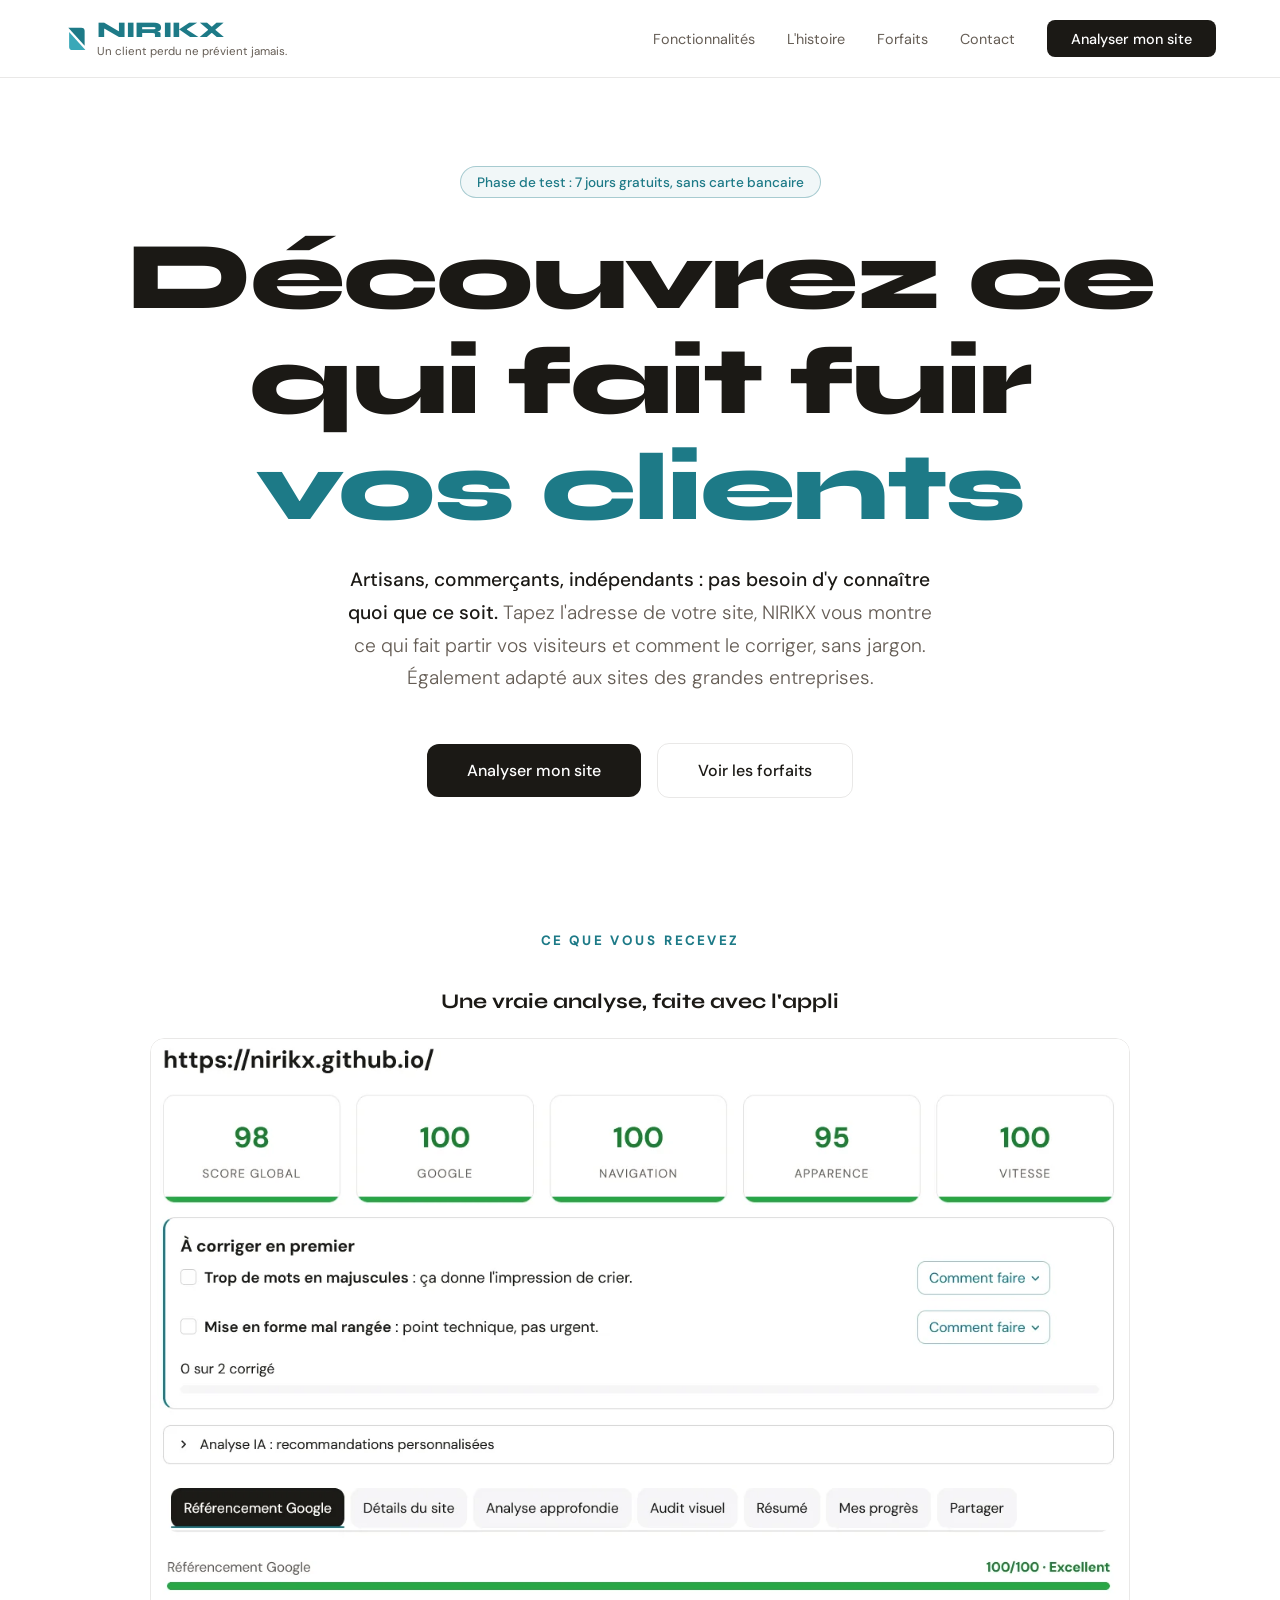
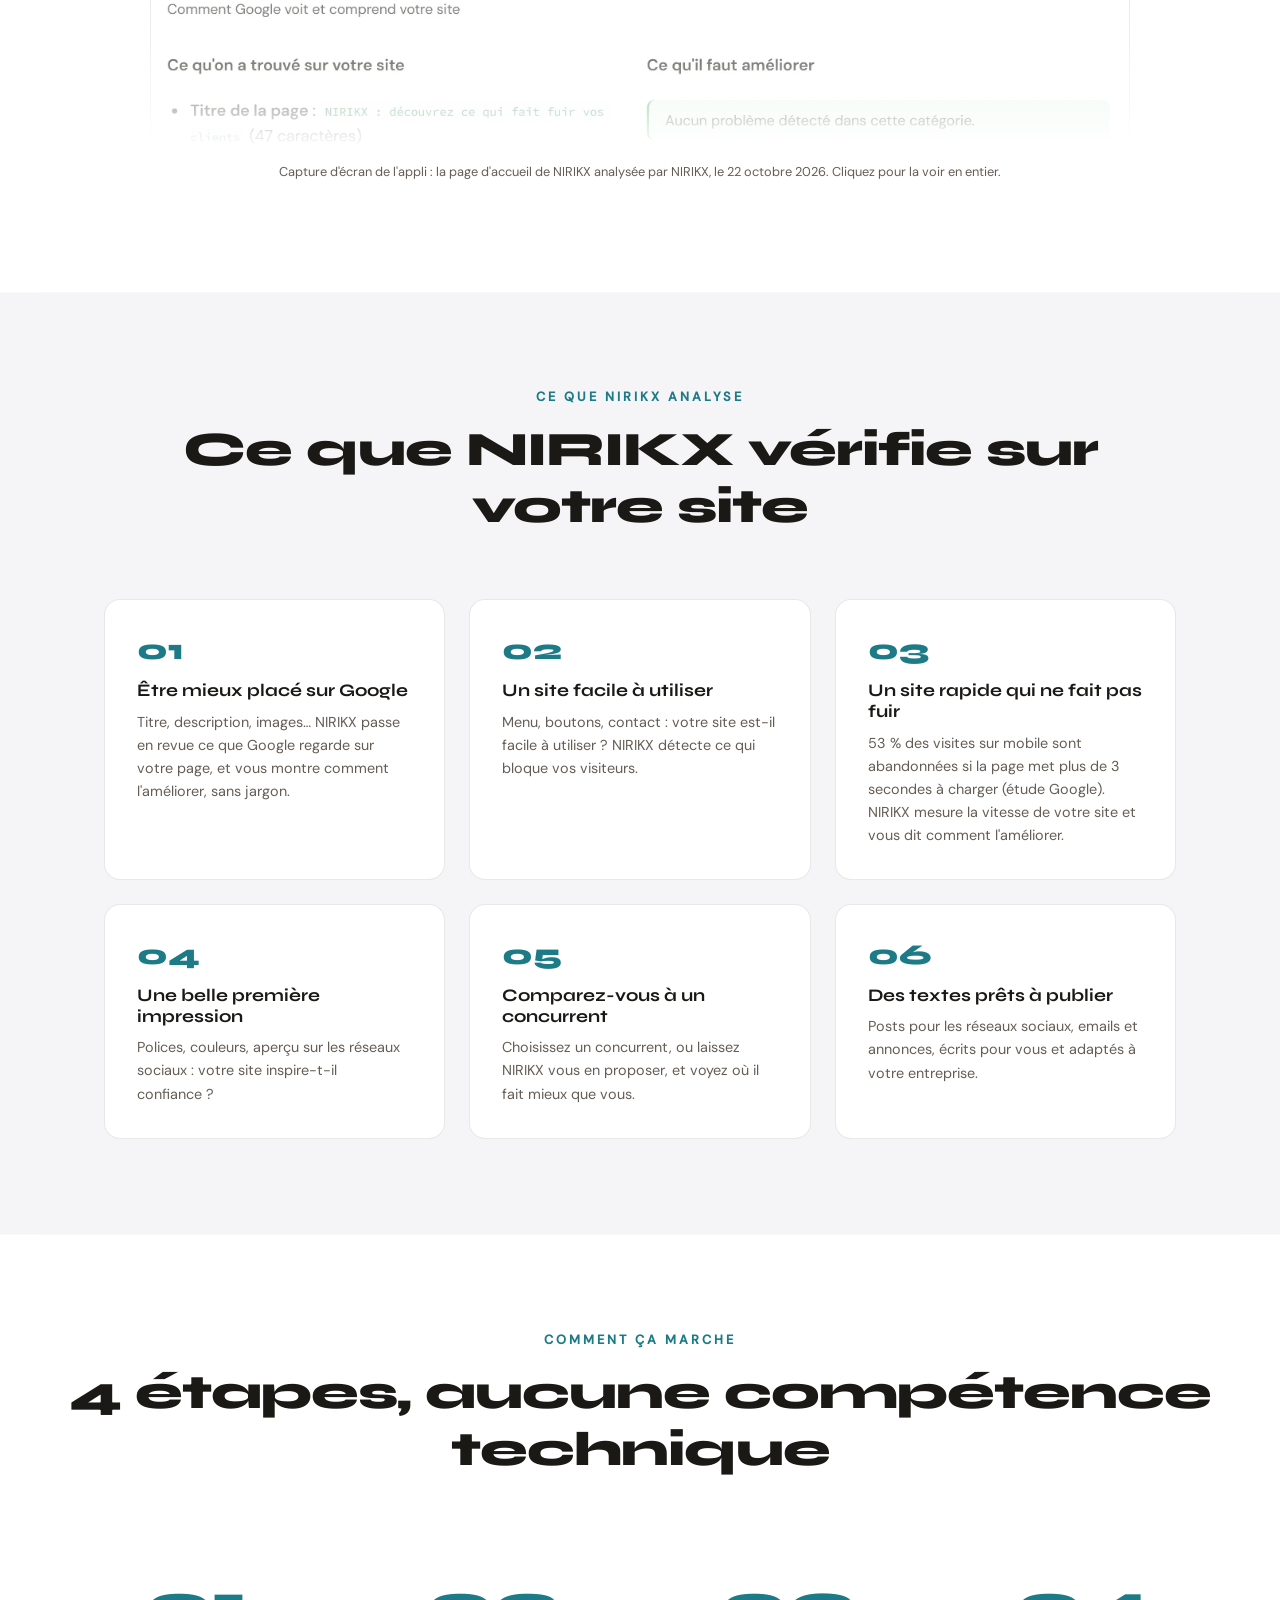
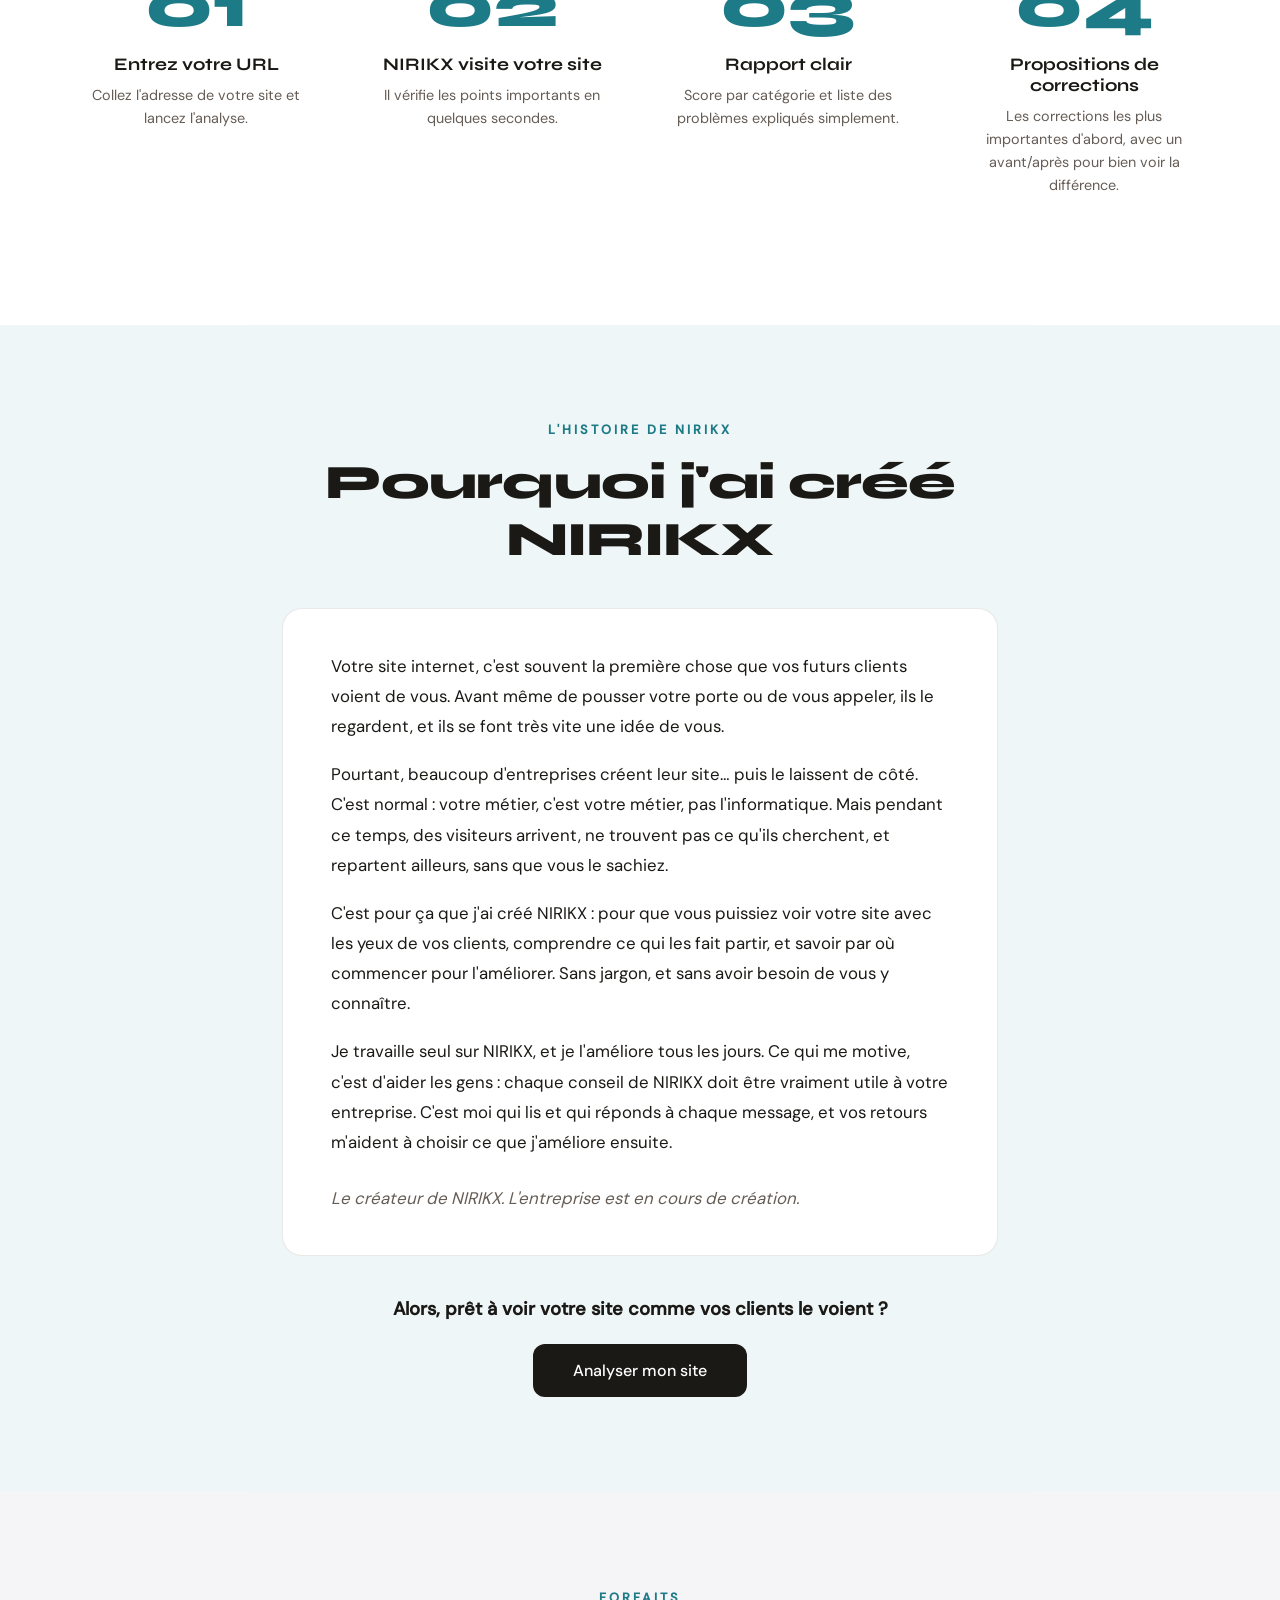
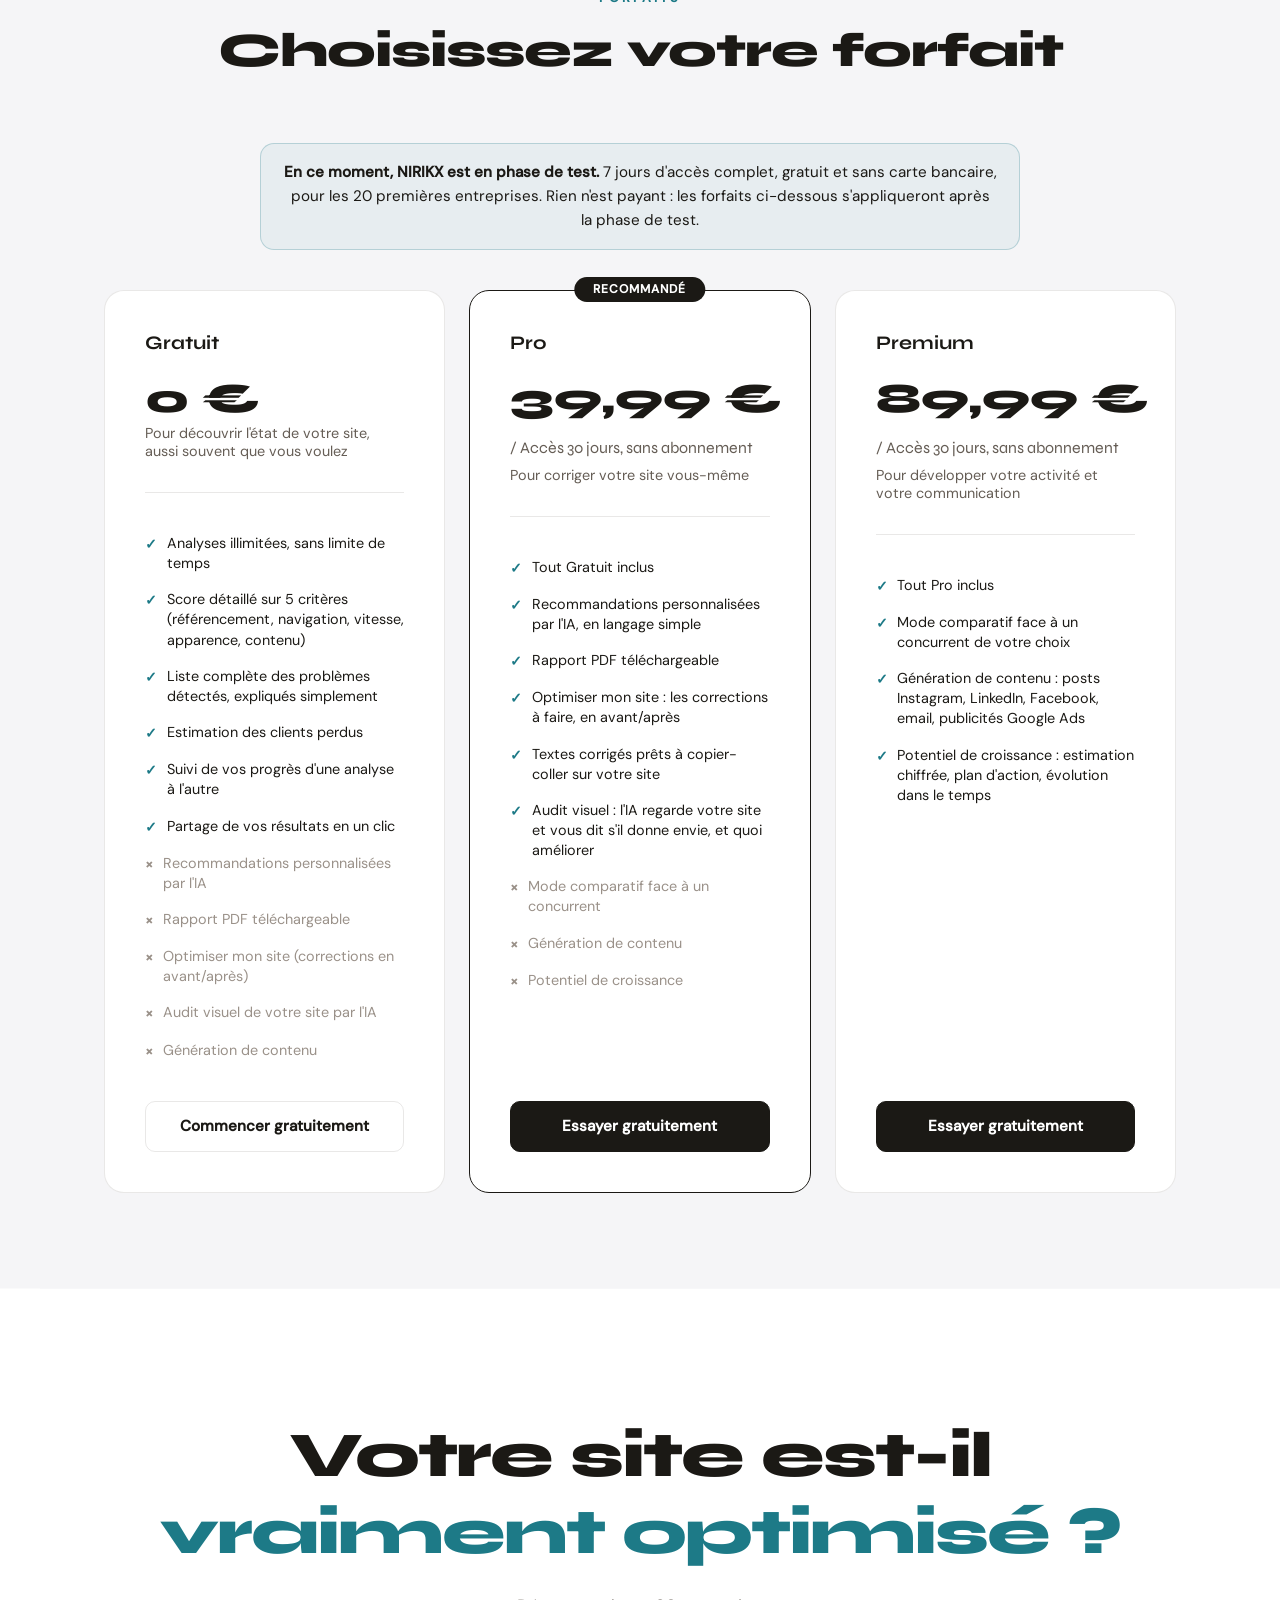
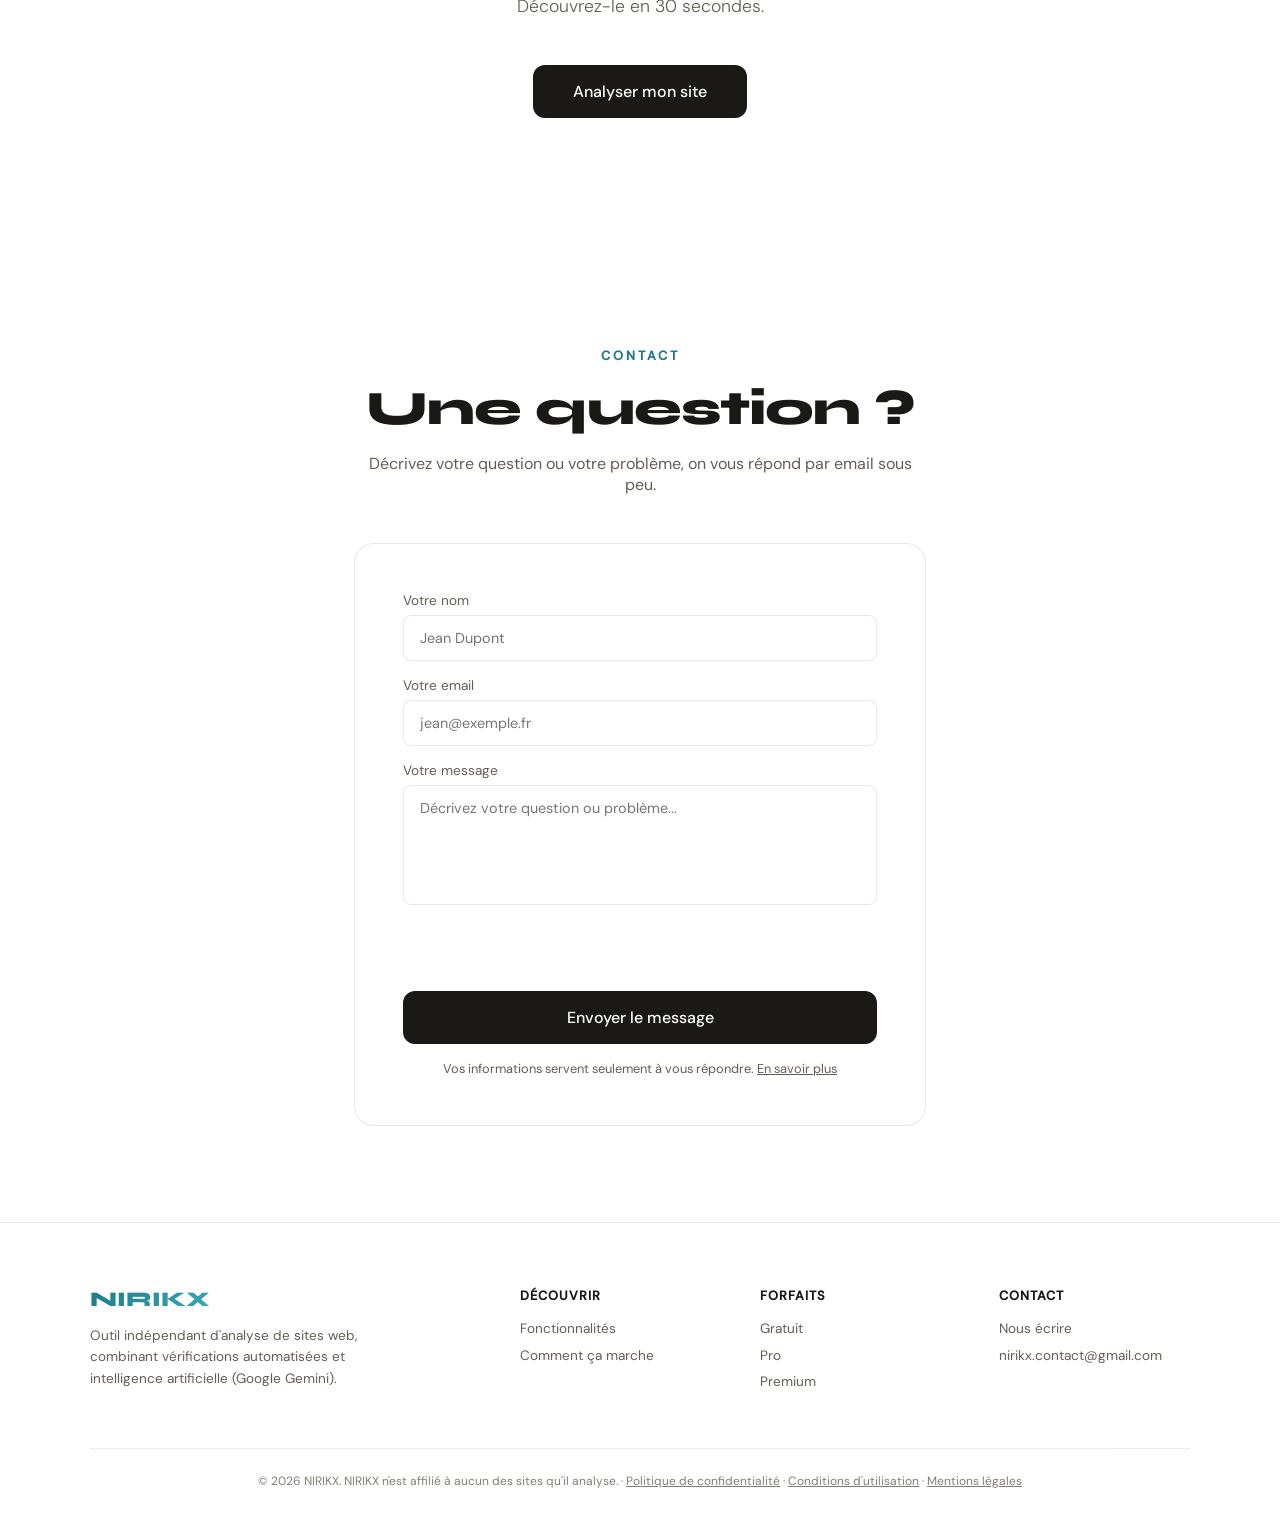
==== commit 42303d0b: "Add the slogan under the logo and on the share image "Un client perdu ne prévient jamais." now appea" ====
--- a/index.html
+++ b/index.html
@@ -7,7 +7,7 @@
 <meta name="description" content="NIRIKX analyse votre site et vous dit quoi améliorer pour attirer plus de clients, expliqué simplement.">
 <meta property="og:title" content="NIRIKX : découvrez ce qui fait fuir vos clients" />
 <meta property="og:description" content="NIRIKX analyse votre site et vous dit quoi améliorer pour attirer plus de clients, expliqué simplement." />
-<meta property="og:image" content="https://nirikx.github.io/partage.png" />
+<meta property="og:image" content="https://nirikx.github.io/partage.png?v=2" />
 <meta property="og:image:width" content="1200" />
 <meta property="og:image:height" content="630" />
 <meta name="twitter:card" content="summary_large_image" />
@@ -41,6 +41,9 @@
   nav { position:fixed; top:0; left:0; right:0; z-index:100; padding:1.2rem 4rem; display:flex; justify-content:space-between; align-items:center; border-bottom:1px solid var(--border); -webkit-backdrop-filter:blur(20px); backdrop-filter:blur(20px); background:rgba(255,255,255,0.85); }
   .nav-logo { font-family:'Syne',sans-serif; font-weight:800; font-size:1.4rem; color:var(--accent); display:flex; align-items:center; gap:0.45rem; }
   .logo-symbole { width:1.15em; height:1.15em; flex-shrink:0; }
+  /* Slogan sous le logo du menu */
+  .nav-marque { display:flex; flex-direction:column; line-height:1; }
+  .nav-slogan { font-family:'DM Sans',sans-serif; font-weight:400; font-size:0.72rem; color:var(--muted); letter-spacing:0; margin-top:0.3rem; white-space:nowrap; }
   .nav-links { display:flex; gap:2rem; align-items:center; }
   .nav-links a { color:var(--muted); text-decoration:none; font-size:0.9rem; transition:color 0.2s; }
   .nav-links a:hover { color:var(--text); }
@@ -203,7 +206,7 @@
 </div>
 
 <nav>
-  <div class="nav-logo"><svg class="logo-symbole" viewBox="20 20 60 60" aria-hidden="true"><path d="M30 26 h30 a8 8 0 0 1 8 8 v34 z" fill="#1d7a87" transform="translate(0.11 -2.12)"/><path d="M70 74 h-30 a8 8 0 0 1 -8 -8 v-34 z" fill="#3aa8b8" transform="translate(-0.11 2.12)"/></svg>NIRIKX</div>
+  <div class="nav-logo"><svg class="logo-symbole" viewBox="20 20 60 60" aria-hidden="true"><path d="M30 26 h30 a8 8 0 0 1 8 8 v34 z" fill="#1d7a87" transform="translate(0.11 -2.12)"/><path d="M70 74 h-30 a8 8 0 0 1 -8 -8 v-34 z" fill="#3aa8b8" transform="translate(-0.11 2.12)"/></svg><span class="nav-marque">NIRIKX<span class="nav-slogan">Un client perdu ne prévient jamais.</span></span></div>
   <button type="button" class="nav-menu" id="nav-menu" aria-label="Ouvrir le menu" aria-expanded="false" aria-controls="nav-links"><svg viewBox="0 0 24 24" aria-hidden="true"><path class="trait-haut" d="M4 7h16"/><path class="trait-milieu" d="M4 12h16"/><path class="trait-bas" d="M4 17h16"/></svg></button>
   <div class="nav-links" id="nav-links">
     <a href="#features">Fonctionnalités</a>
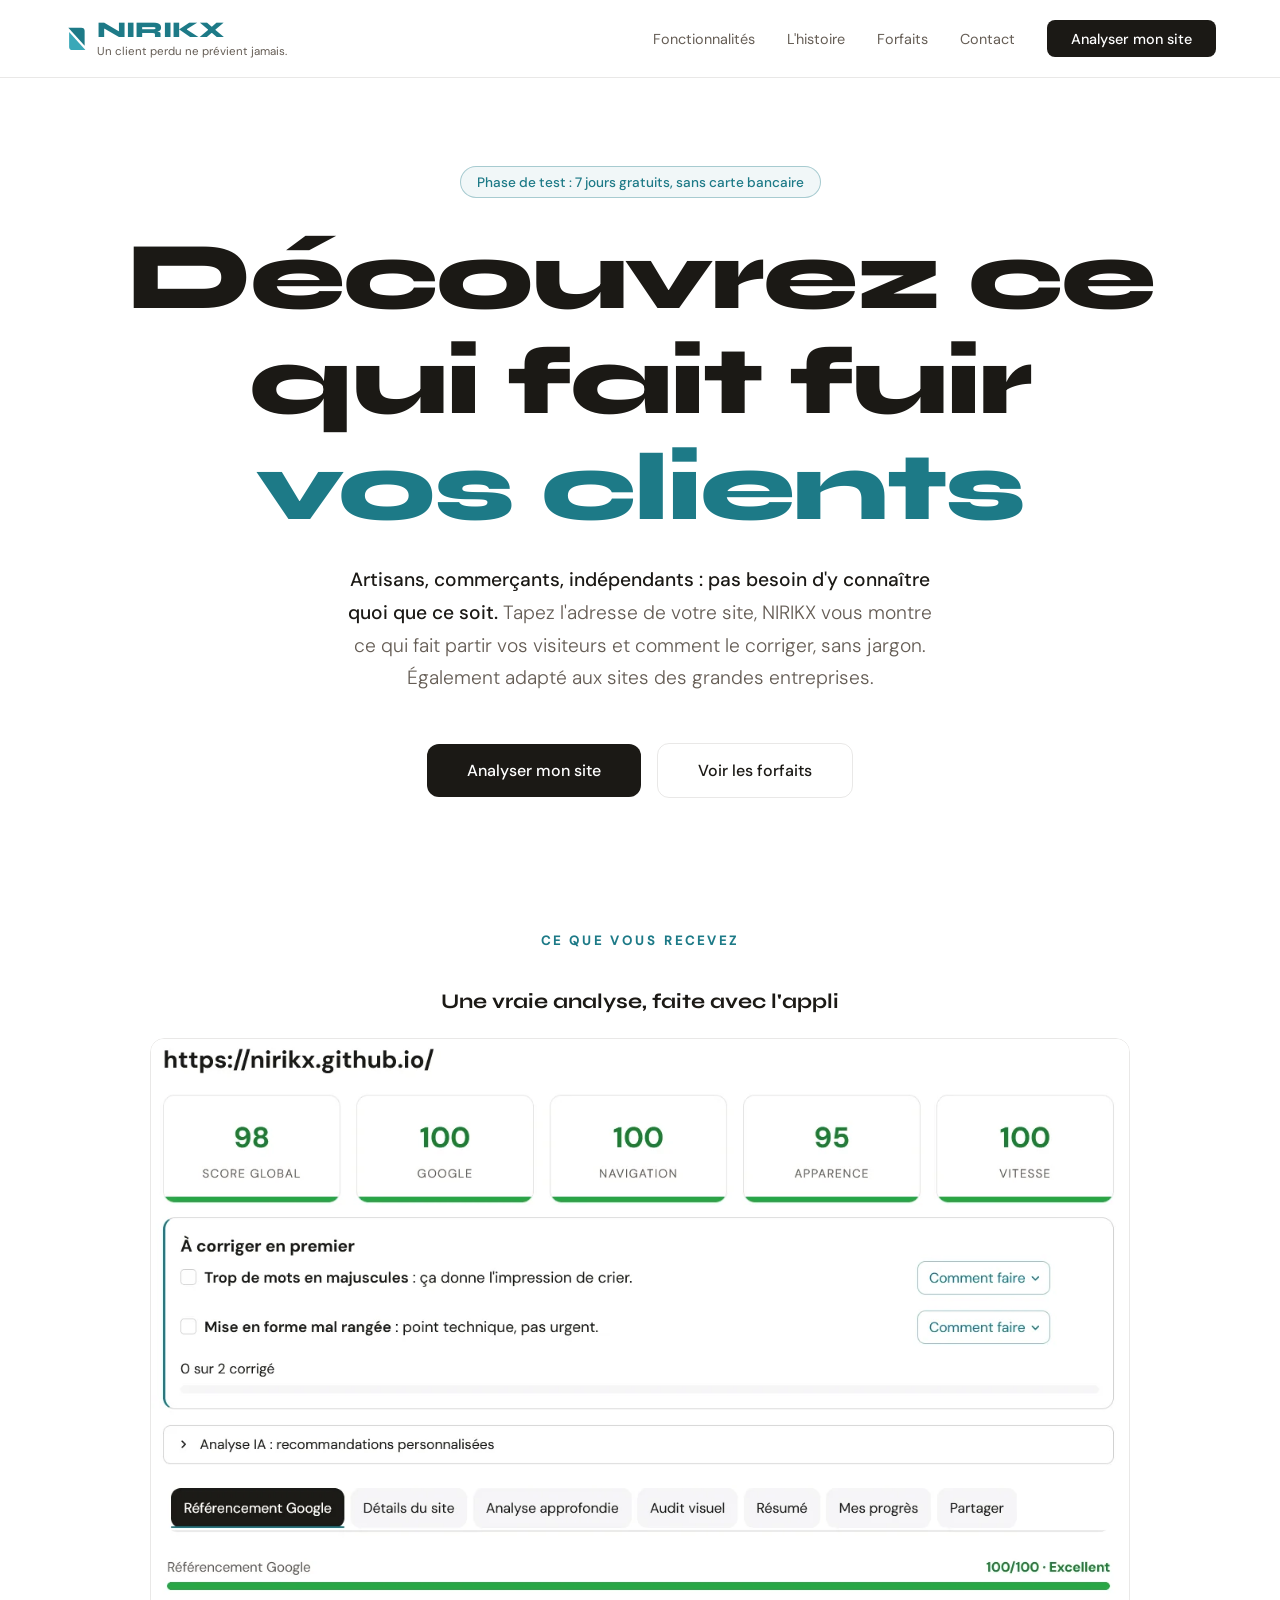
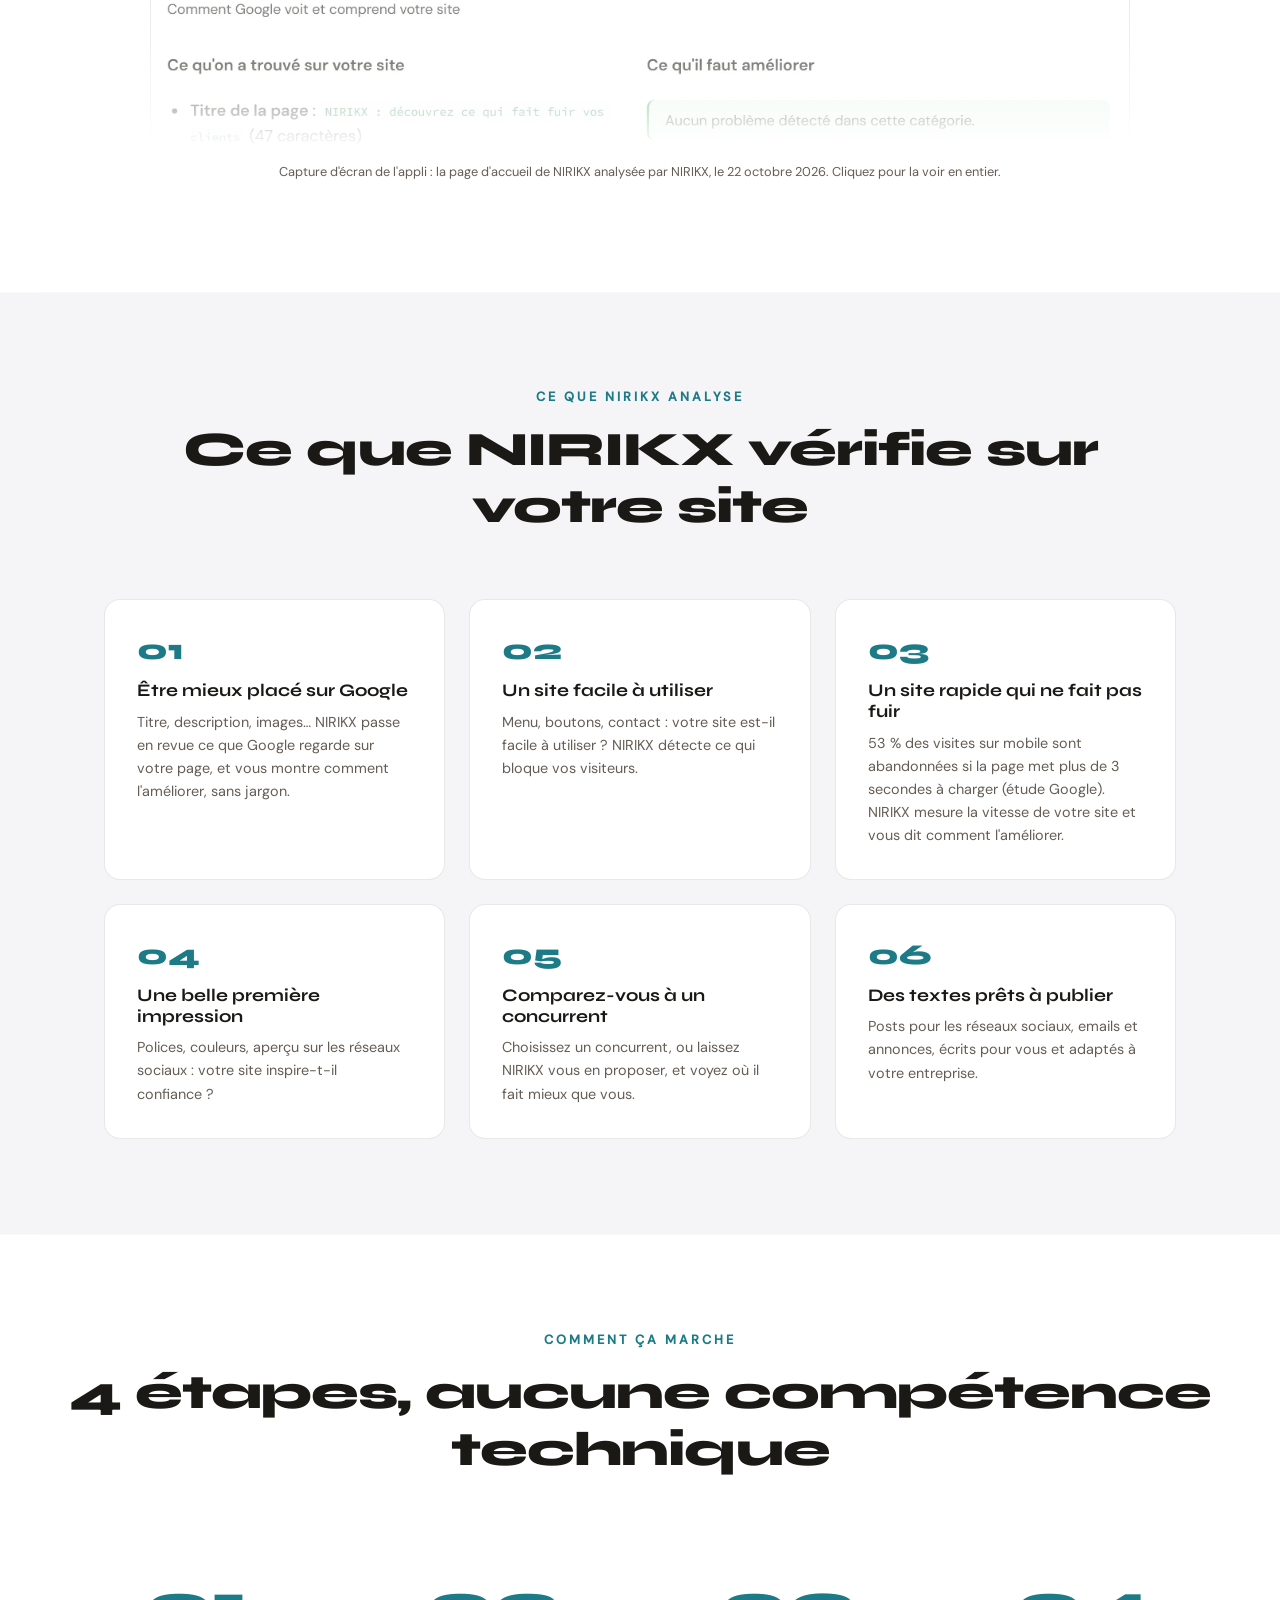
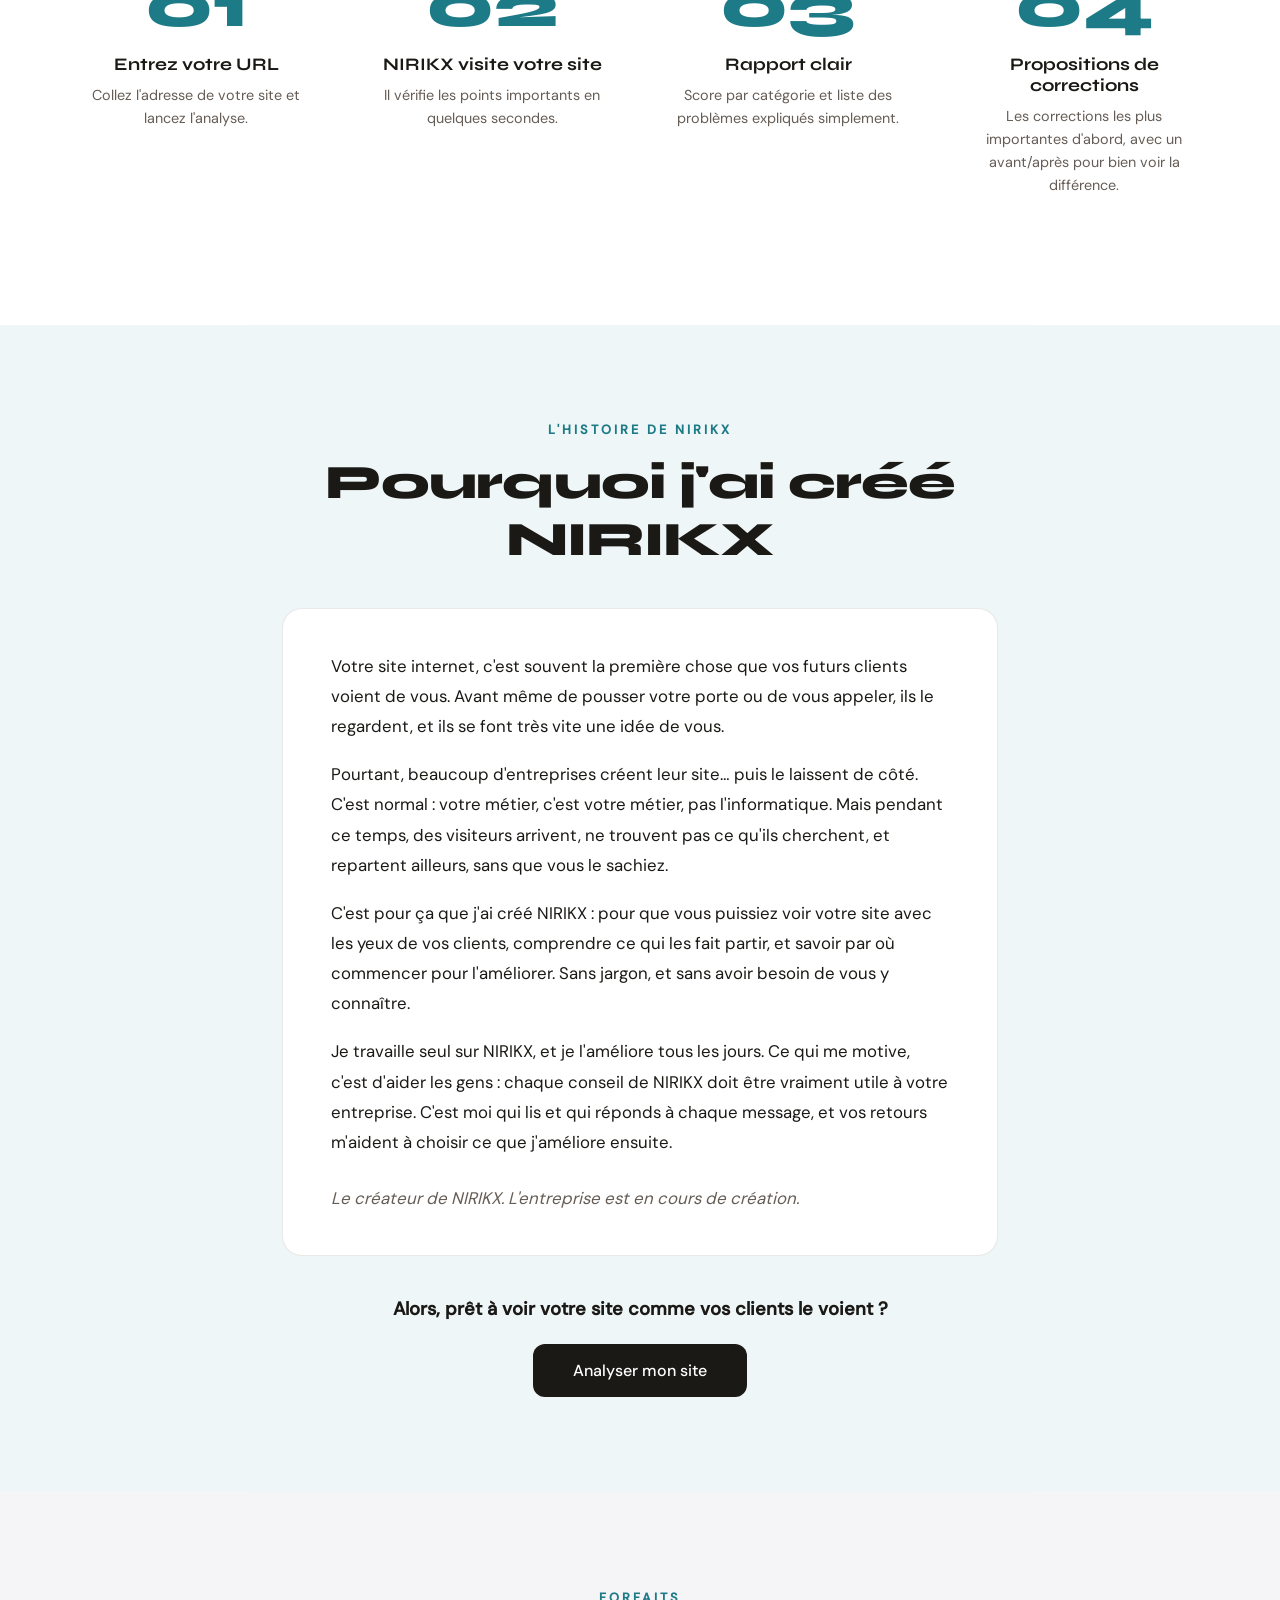
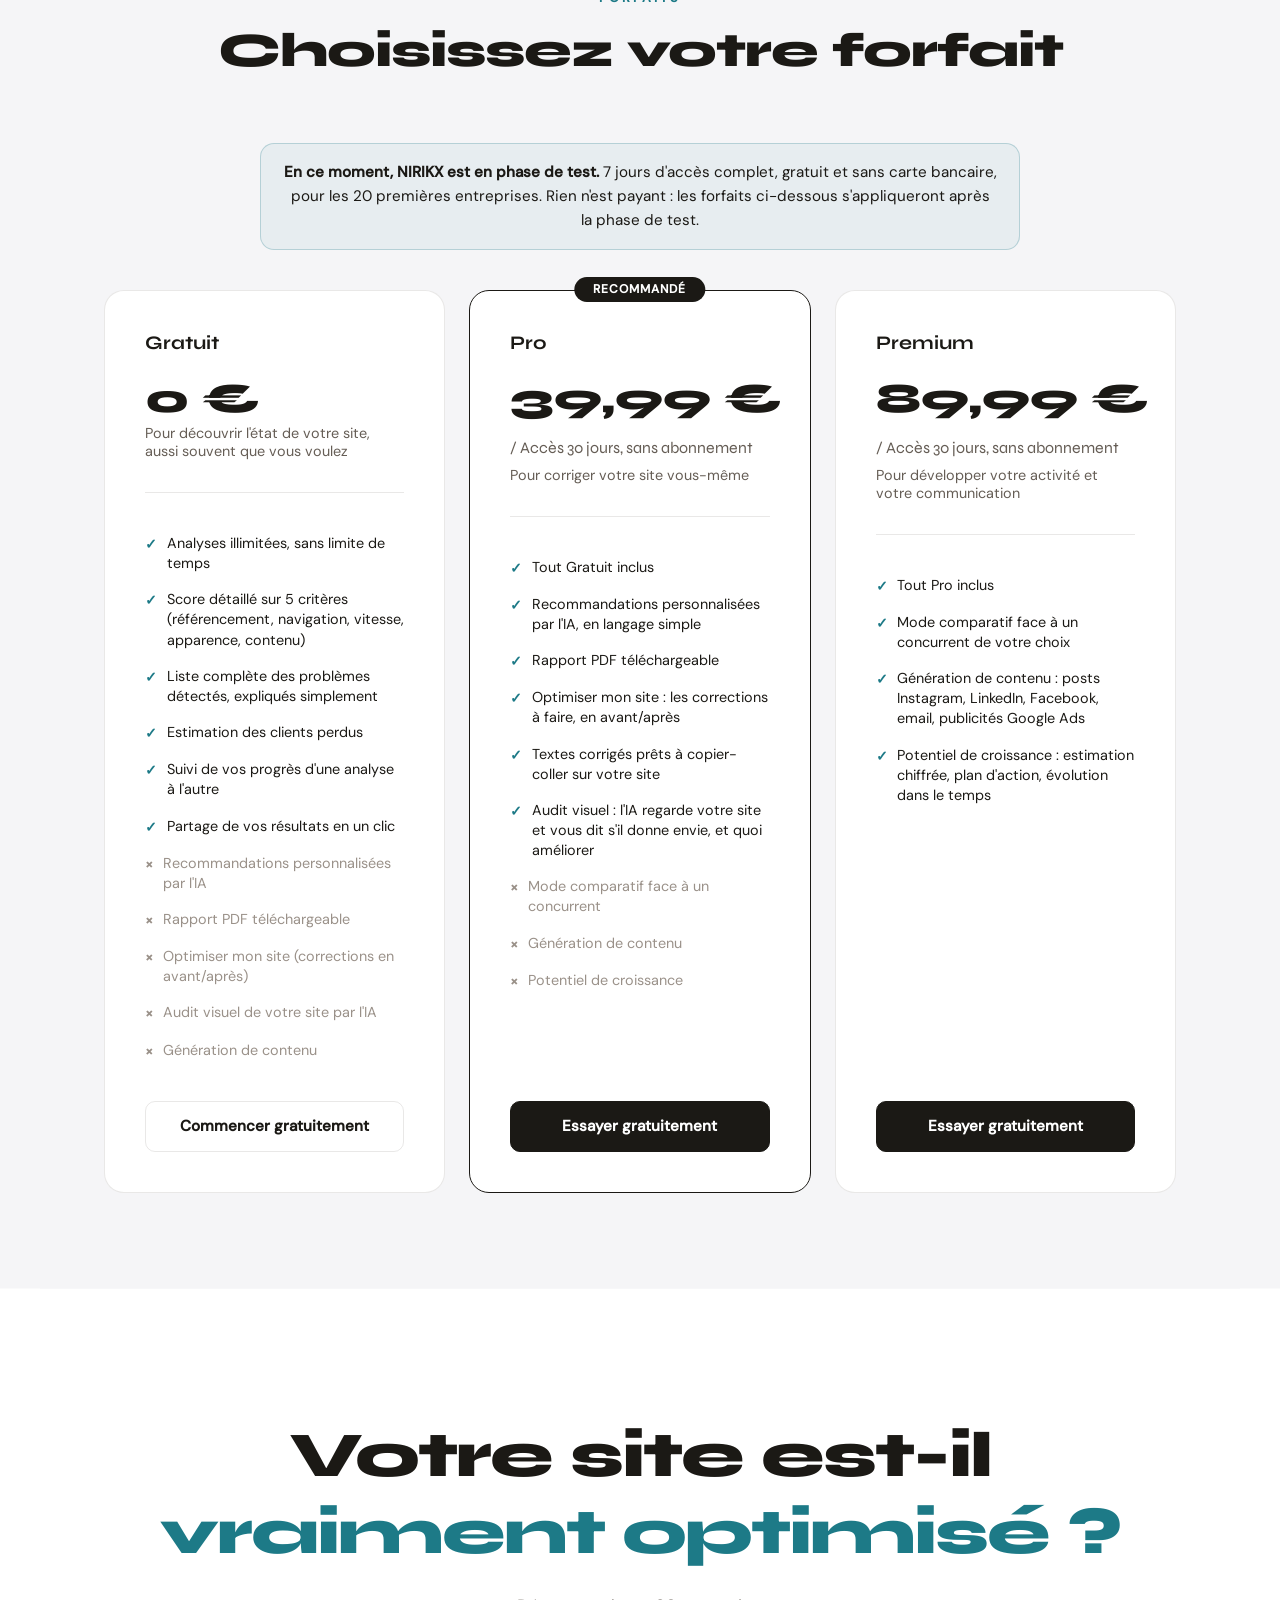
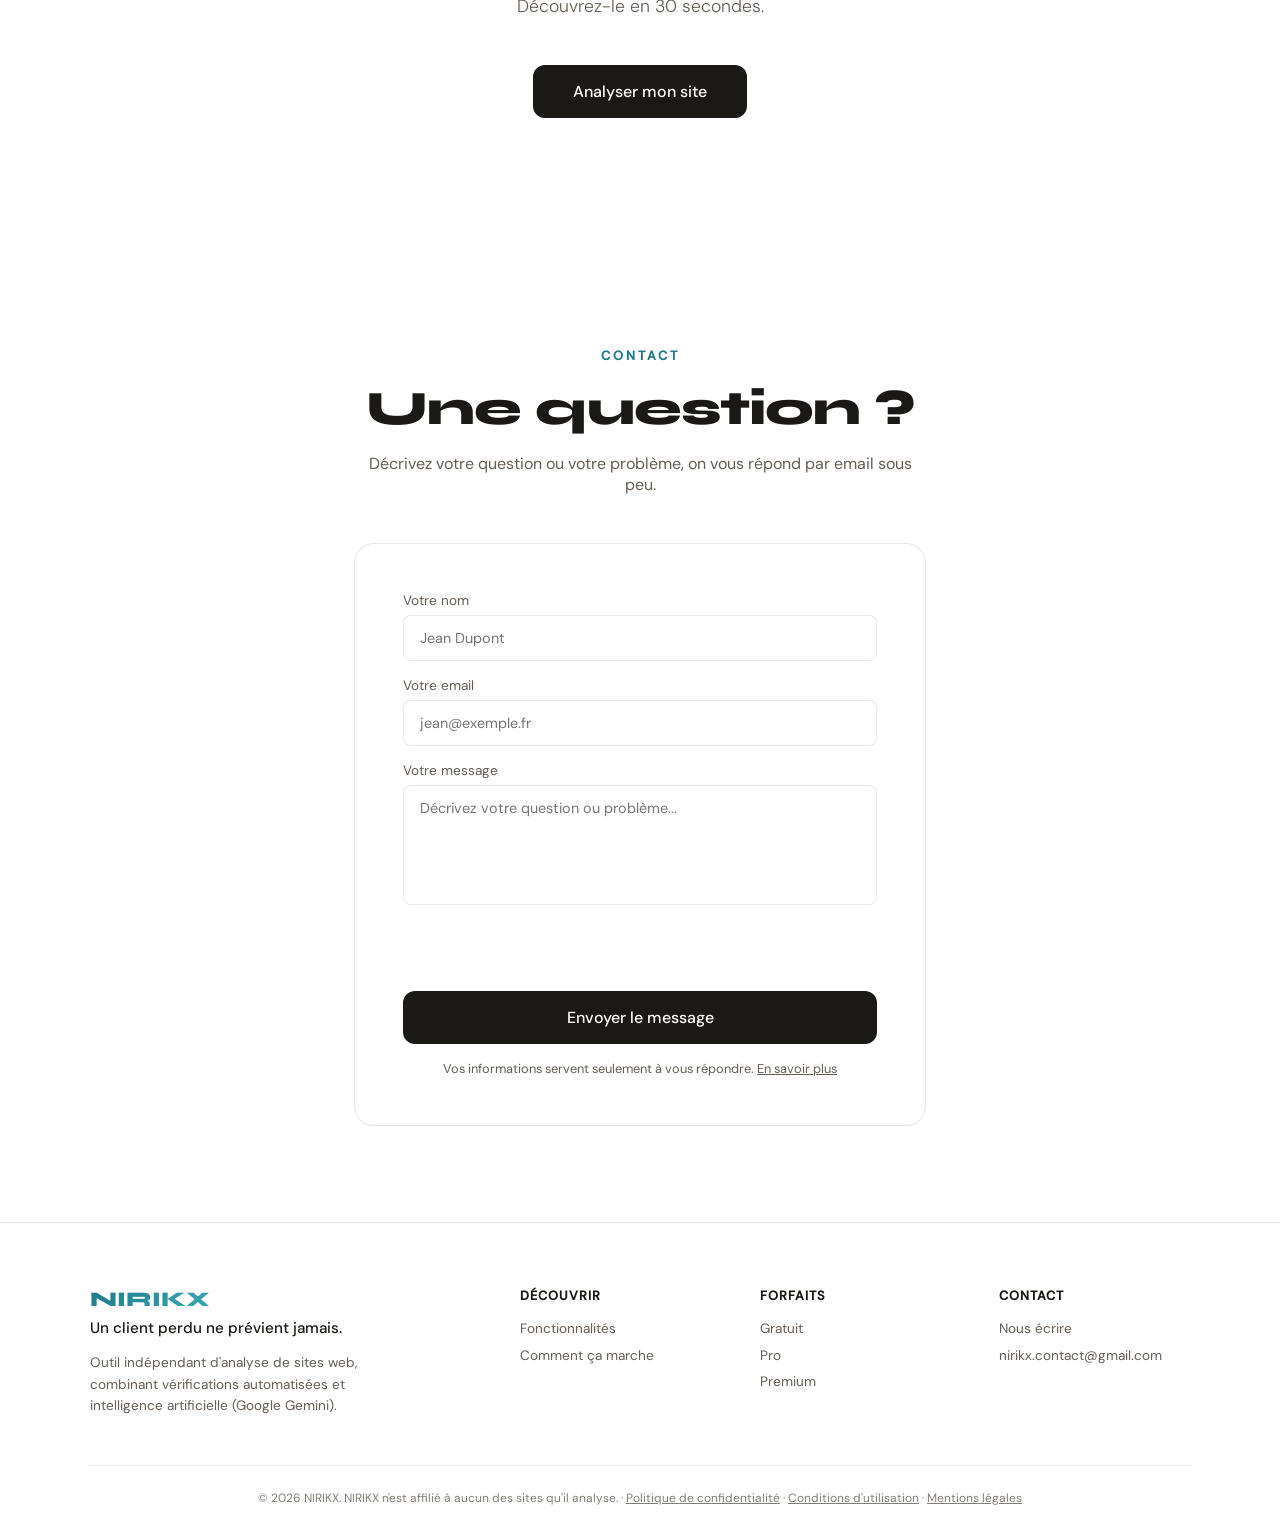
==== commit d037159d: "Add the slogan to the footer, under NIRIKX Big brands such as Haribo sign their site with the slogan" ====
--- a/index.html
+++ b/index.html
@@ -151,7 +151,8 @@
   /* ── FOOTER ── */
   footer { padding:4rem 4rem 2rem; border-top:1px solid var(--border); }
   .footer-cols { max-width:1100px; margin:0 auto; display:grid; grid-template-columns:2fr 1fr 1fr 1fr; gap:3rem; }
-  .footer-logo { font-family:'Syne',sans-serif; font-weight:800; font-size:1.3rem; background:linear-gradient(135deg,var(--accent),var(--accent2)); -webkit-background-clip:text; -webkit-text-fill-color:transparent; background-clip:text; display:inline-block; margin-bottom:0.8rem; }
+  .footer-logo { font-family:'Syne',sans-serif; font-weight:800; font-size:1.3rem; background:linear-gradient(135deg,var(--accent),var(--accent2)); -webkit-background-clip:text; -webkit-text-fill-color:transparent; background-clip:text; display:inline-block; margin-bottom:0.35rem; }
+  .footer-slogan { color:var(--text); font-size:0.95rem; font-weight:500; margin-bottom:0.9rem; }
   .footer-desc { color:var(--muted); font-size:0.85rem; line-height:1.6; max-width:320px; }
   .footer-col-title { color:var(--text); font-size:0.8rem; font-weight:600; text-transform:uppercase; letter-spacing:1px; margin-bottom:1rem; }
   .footer-col a { display:block; color:var(--muted); text-decoration:none; font-size:0.85rem; margin-bottom:0.6rem; transition:color 0.2s; overflow-wrap:anywhere; }
@@ -375,6 +376,7 @@
   <div class="footer-cols">
     <div class="footer-brand">
       <div class="footer-logo">NIRIKX</div>
+      <div class="footer-slogan">Un client perdu ne prévient jamais.</div>
       <div class="footer-desc">Outil indépendant d'analyse de sites web, combinant vérifications automatisées et intelligence artificielle (Google Gemini).</div>
     </div>
     <div class="footer-col">
